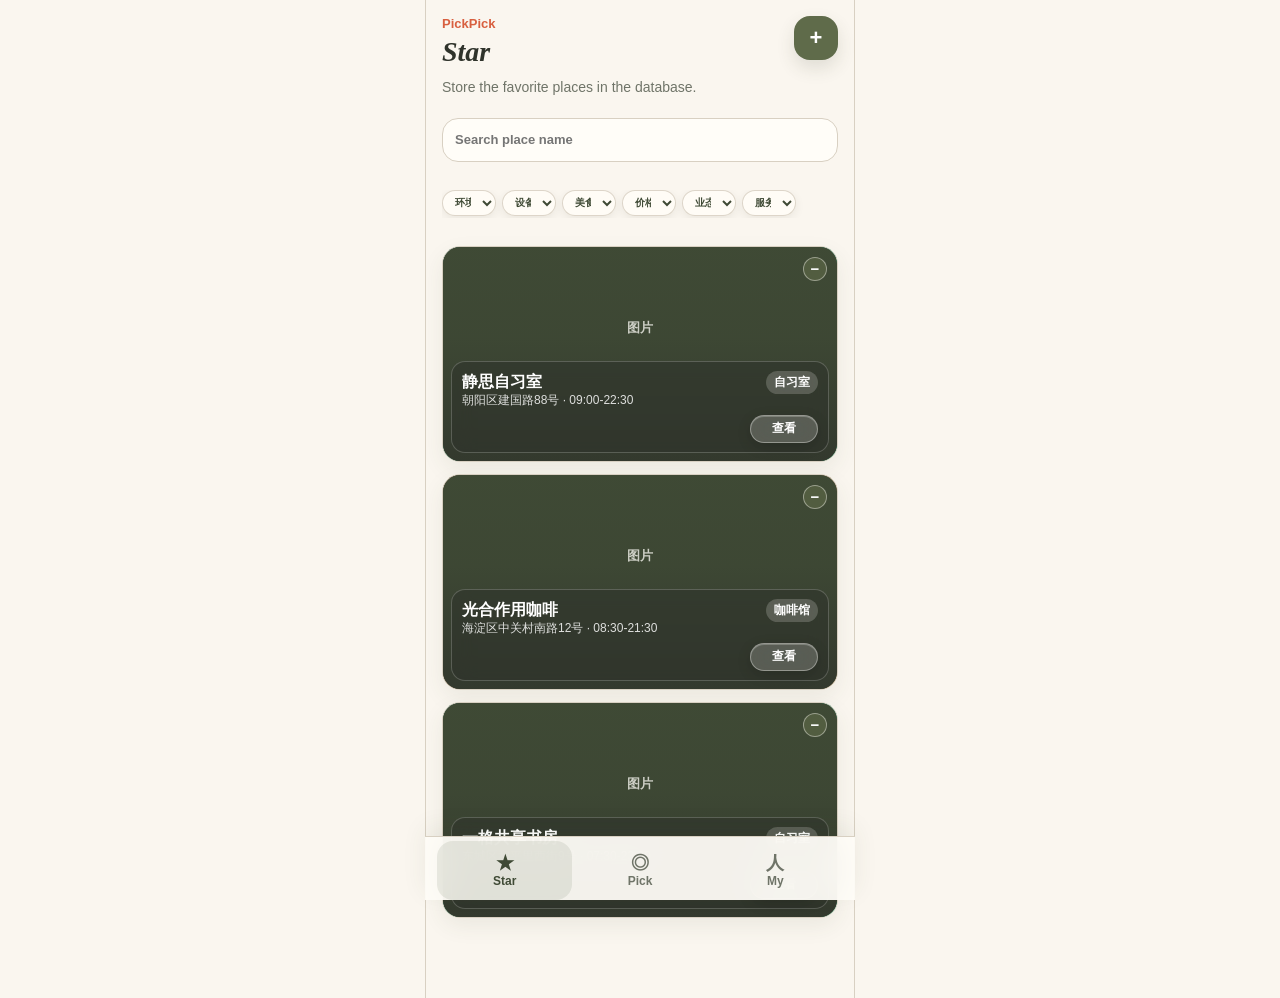
==== index.html @ 50922416 "Update service field and pick date display" ====
<!doctype html>
<html lang="zh-CN">
<head>
  <meta charset="utf-8">
  <meta name="viewport" content="width=device-width, initial-scale=1, viewport-fit=cover">
  <meta name="theme-color" content="#2DCD9B">
  <title>PickPick</title>
  <link rel="manifest" href="./manifest.json">
  <link rel="icon" href="./icons/icon.svg" type="image/svg+xml">
  <style>
    :root {
      --color-primary: #5F6B4A;
      --color-primary-dark: #3F4A35;
      --color-accent: #E36F45;
      --color-accent-dark: #D85F3F;
      --color-highlight: #E8C76B;
      --color-bluegreen: #8FAAA3;
      --color-bg: #FAF6EF;
      --color-surface: #FFFDF8;
      --color-surface-soft: #F3EBDD;
      --color-text: #2F332B;
      --color-muted: #6F7468;
      --color-line: #D8D0C2;
      --color-soft: #F3EBDD;
      --color-danger: #D85F3F;
      --shadow-card: 0 8px 22px rgba(63, 74, 53, 0.08);
      --radius-card: 18px;
      --radius-control: 16px;
      --space-1: 4px;
      --space-2: 8px;
      --space-3: 12px;
      --space-4: 16px;
      --space-5: 20px;
      --space-6: 24px;
      --tab-height: 64px;
    }

    * {
      box-sizing: border-box;
    }

    html,
    body {
      margin: 0;
      min-height: 100%;
      background: var(--color-bg);
      color: var(--color-text);
      font-family: -apple-system, BlinkMacSystemFont, "SF Pro Text", "PingFang SC", "Segoe UI", sans-serif;
      letter-spacing: 0;
    }

    body {
      display: flex;
      justify-content: center;
    }

    button,
    input,
    textarea,
    select {
      font: inherit;
    }

    button {
      cursor: pointer;
    }

    .app-shell {
      position: relative;
      width: 100%;
      max-width: 430px;
      min-height: 100vh;
      background: var(--color-bg);
      overflow: hidden;
    }

    .app-main {
      min-height: 100vh;
      padding: calc(env(safe-area-inset-top, 0px) + var(--space-4)) var(--space-4)
        calc(var(--tab-height) + env(safe-area-inset-bottom, 0px) + var(--space-4));
      overflow-y: auto;
    }

    .app-header {
      display: flex;
      align-items: flex-start;
      justify-content: space-between;
      gap: var(--space-3);
      margin-bottom: var(--space-5);
    }

    .eyebrow {
      margin: 0 0 var(--space-1);
      color: var(--color-accent-dark);
      font-size: 13px;
      font-weight: 700;
    }

    h1 {
      margin: 0;
      font-size: 24px;
      line-height: 1.2;
    }

    #star-title,
    #star-copy-title,
    #copy-step-title {
      font-family: "Segoe Script", "Brush Script MT", cursive;
      font-size: 28px;
      font-style: italic;
      font-weight: 600;
      letter-spacing: 0;
    }

    .header-copy {
      margin: var(--space-2) 0 0;
      color: var(--color-muted);
      font-size: 14px;
      line-height: 1.5;
    }

    .panel {
      background: var(--color-surface);
      border: 1px solid var(--color-line);
      border-radius: var(--radius-card);
      box-shadow: var(--shadow-card);
      padding: var(--space-4);
    }

    .panel + .panel {
      margin-top: var(--space-4);
    }

    .metric-grid {
      display: grid;
      grid-template-columns: repeat(3, minmax(0, 1fr));
      gap: var(--space-2);
      margin-bottom: var(--space-4);
    }

    .metric {
      min-width: 0;
      border: 1px solid rgba(216, 208, 194, 0.78);
      border-radius: 14px;
      background: var(--color-surface-soft);
      padding: var(--space-3);
    }

    .metric-value {
      display: block;
      color: var(--color-primary-dark);
      font-size: 20px;
      font-weight: 800;
      line-height: 1;
    }

    .metric-label {
      display: block;
      margin-top: var(--space-1);
      color: var(--color-muted);
      font-size: 12px;
      line-height: 1.3;
    }

    .data-list {
      display: grid;
      gap: var(--space-2);
      margin: var(--space-3) 0 0;
      padding: 0;
      list-style: none;
    }

    .data-list li {
      display: flex;
      justify-content: space-between;
      gap: var(--space-3);
      border-top: 1px solid var(--color-line);
      padding-top: var(--space-2);
      color: var(--color-muted);
      font-size: 13px;
      line-height: 1.4;
    }

    .data-list strong {
      color: var(--color-text);
      font-size: 14px;
    }

    .status-banner {
      display: none;
      margin-bottom: var(--space-4);
      border: 1px solid rgba(216, 95, 63, 0.28);
      border-radius: var(--radius-control);
      background: #FFF3ED;
      color: #9C3F29;
      padding: var(--space-3);
      font-size: 13px;
      line-height: 1.5;
    }

    .status-banner.is-visible {
      display: block;
    }

    .status-banner.is-success {
      border-color: rgba(95, 107, 74, 0.34);
      background: #F0EBDD;
      color: var(--color-primary-dark);
    }

    .search-field,
    .field {
      display: grid;
      gap: var(--space-2);
    }

    .search-field {
      margin-bottom: var(--space-4);
    }

    label {
      color: var(--color-text);
      font-size: 13px;
      font-weight: 700;
    }

    input,
    textarea,
    select {
      width: 100%;
      min-height: 44px;
      border: 1px solid var(--color-line);
      border-radius: var(--radius-control);
      background: var(--color-surface);
      color: var(--color-text);
      padding: 10px 12px;
      outline: none;
    }

    textarea {
      min-height: 88px;
      resize: vertical;
      line-height: 1.5;
    }

    input:focus,
    textarea:focus,
    select:focus {
      border-color: var(--color-accent);
      box-shadow: 0 0 0 3px rgba(227, 111, 69, 0.14);
    }

    .venue-list {
      display: grid;
      gap: var(--space-3);
      margin-top: var(--space-4);
    }

    .star-search-panel {
      display: grid;
      gap: var(--space-3);
      border: 0;
      background: transparent;
      padding: 0;
      box-shadow: none;
    }

    .star-filter-row {
      display: flex;
      gap: 6px;
      overflow-x: auto;
      padding-bottom: 2px;
      scrollbar-width: none;
    }

    .star-filter-row::-webkit-scrollbar {
      display: none;
    }

    .star-filter-field {
      flex: 0 0 auto;
      display: block;
    }

    .star-filter-field span {
      display: none;
    }

    .star-filter-field select {
      width: 54px;
      min-height: 26px;
      padding: 0 8px;
      border: 1px solid rgba(216, 208, 194, 0.86);
      border-radius: 999px;
      background: rgba(255, 253, 248, 0.88);
      color: var(--color-primary-dark);
      font-size: 10px;
      font-weight: 700;
      box-shadow: 0 3px 10px rgba(47, 51, 43, 0.08);
    }

    .venue-card {
      position: relative;
      overflow: hidden;
      display: grid;
      grid-template-rows: minmax(138px, 1fr) auto;
      border: 1px solid var(--color-line);
      border-radius: var(--radius-card);
      background-position: center;
      background-size: cover;
      box-shadow: var(--shadow-card);
      color: #FFFFFF;
      isolation: isolate;
      min-height: 216px;
    }

    .venue-card::before {
      position: absolute;
      inset: 0;
      z-index: -1;
      content: "";
      background: linear-gradient(180deg, rgba(47, 51, 43, 0.02) 0%, rgba(47, 51, 43, 0.12) 42%, rgba(47, 51, 43, 0.74) 100%);
    }

    .venue-card::after {
      position: absolute;
      inset: 0;
      z-index: -2;
      content: "";
      background: var(--color-primary-dark);
    }

    .venue-card-header {
      display: flex;
      align-items: flex-start;
      justify-content: space-between;
      gap: var(--space-2);
    }

    .venue-title-row {
      display: flex;
      align-items: baseline;
      gap: 7px;
      min-width: 0;
    }

    .venue-title-row h3 {
      min-width: 0;
      overflow: hidden;
      text-overflow: ellipsis;
      white-space: nowrap;
    }

    .joined-badge {
      flex: 0 0 auto;
      color: rgba(255, 253, 248, 0.62);
      font-size: 9px;
      font-weight: 700;
      letter-spacing: 0;
    }

    .venue-card-body {
      align-self: end;
      display: grid;
      gap: 6px;
      margin: var(--space-2);
      border: 1px solid rgba(255, 253, 248, 0.20);
      border-radius: 14px;
      background: rgba(47, 51, 43, 0.52);
      padding: 9px 10px;
      backdrop-filter: blur(10px);
    }

    .star-photo-label {
      position: absolute;
      left: 50%;
      top: 38%;
      z-index: 1;
      color: rgba(255, 253, 248, 0.74);
      font-size: 13px;
      font-weight: 800;
      transform: translate(-50%, -50%);
      pointer-events: none;
    }

    .star-card-remove {
      position: absolute;
      right: 10px;
      top: 10px;
      z-index: 2;
      display: grid;
      place-items: center;
      width: 24px;
      height: 24px;
      min-height: 24px;
      border: 1px solid rgba(255, 253, 248, 0.42);
      border-radius: 50%;
      background: rgba(95, 107, 74, 0.62);
      color: #FFFFFF;
      font-size: 15px;
      font-weight: 800;
      backdrop-filter: blur(10px);
    }

    .venue-card h3,
    .modal-title {
      margin: 0;
      font-size: 17px;
      line-height: 1.35;
    }

    .venue-card h3 {
      font-size: 16px;
    }

    .venue-meta,
    .detail-row {
      margin: 0;
      color: var(--color-muted);
      font-size: 13px;
      line-height: 1.5;
    }

    .venue-card .venue-meta {
      color: rgba(255, 255, 255, 0.84);
      font-size: 12px;
      line-height: 1.35;
    }

    .scene-badge {
      flex: 0 0 auto;
      border-radius: 999px;
      background: rgba(255, 253, 248, 0.20);
      color: #FFFFFF;
      padding: 3px 8px;
      font-size: 12px;
      font-weight: 700;
      white-space: nowrap;
      backdrop-filter: blur(10px);
    }

    .tag-row {
      display: flex;
      flex-wrap: wrap;
      gap: 6px;
    }

    .tag {
      border-radius: 999px;
      background: var(--color-surface-soft);
      color: var(--color-muted);
      padding: 5px 9px;
      font-size: 11px;
      line-height: 1.2;
    }

    .tag.is-primary {
      background: rgba(95, 107, 74, 0.14);
      color: var(--color-primary-dark);
      font-weight: 700;
    }

    .tag.is-muted {
      background: #EEE6D9;
      color: #A79E90;
      text-decoration: line-through;
    }

    .venue-card .tag {
      background: rgba(255, 253, 248, 0.20);
      color: rgba(255, 253, 248, 0.9);
      backdrop-filter: blur(10px);
    }

    .venue-card .tag.is-primary {
      background: rgba(232, 199, 107, 0.86);
      color: var(--color-text);
    }

    .venue-card .tag.is-muted {
      background: rgba(255, 253, 248, 0.14);
      color: #FFFFFF;
    }

    .card-actions,
    .form-actions,
    .modal-actions {
      display: grid;
      gap: var(--space-2);
    }

    .card-actions {
      grid-template-columns: repeat(3, minmax(0, 1fr));
      gap: 6px;
    }

    .venue-card .card-actions {
      display: flex;
      justify-content: flex-end;
    }

    .venue-card .text-btn {
      width: auto;
      min-width: 68px;
      min-height: 28px;
      padding: 0 14px;
    }

    .text-btn,
    .danger-btn {
      min-height: 32px;
      border: 1px solid rgba(255, 253, 248, 0.24);
      border-radius: 999px;
      background: rgba(255, 253, 248, 0.16);
      color: #FFFFFF;
      font-size: 12px;
      font-weight: 700;
      backdrop-filter: blur(10px);
    }

    .text-btn.is-primary {
      border-color: rgba(227, 111, 69, 0.62);
      background: rgba(227, 111, 69, 0.92);
      color: #FFFFFF;
    }

    .venue-card .text-btn.is-primary {
      border-color: rgba(255, 253, 248, 0.36);
      background: rgba(255, 253, 248, 0.20);
      color: #FFFFFF;
      box-shadow: 0 4px 14px rgba(0, 0, 0, 0.16), inset 0 1px 0 rgba(255, 255, 255, 0.22);
      backdrop-filter: blur(12px);
      -webkit-backdrop-filter: blur(12px);
    }

    .danger-btn {
      border-color: rgba(255, 253, 248, 0.24);
      color: #FFE8DE;
    }

    button:disabled {
      cursor: not-allowed;
      opacity: 0.56;
    }

    .empty-state {
      display: grid;
      gap: var(--space-3);
      border: 1px dashed var(--color-line);
      border-radius: var(--radius-card);
      background: var(--color-surface);
      padding: var(--space-5);
      text-align: center;
    }

    .empty-state p {
      margin: 0;
      color: var(--color-muted);
      font-size: 14px;
      line-height: 1.5;
    }

    .modal-container {
      position: fixed;
      inset: 0;
      z-index: 40;
      display: none;
    }

    .modal-container.is-open {
      display: block;
    }

    .modal-backdrop {
      position: absolute;
      inset: 0;
      background: rgba(47, 51, 43, 0.36);
    }

    .modal-sheet {
      position: absolute;
      left: 50%;
      bottom: 0;
      display: grid;
      gap: var(--space-4);
      width: 100%;
      max-width: 430px;
      max-height: min(88vh, 760px);
      overflow-y: auto;
      border: 1px solid rgba(216, 208, 194, 0.88);
      border-bottom: 0;
      border-radius: 24px 24px 0 0;
      background: var(--color-surface);
      padding: var(--space-5) var(--space-4) calc(var(--space-5) + env(safe-area-inset-bottom, 0px));
      box-shadow: 0 -14px 32px rgba(63, 74, 53, 0.12);
      transform: translateX(-50%);
    }

    .modal-header {
      display: flex;
      align-items: flex-start;
      justify-content: space-between;
      gap: var(--space-3);
    }

    .modal-close {
      flex: 0 0 auto;
      width: 40px;
      height: 40px;
      min-height: 40px;
      border: 0;
      border-radius: 50%;
      background: var(--color-surface-soft);
      color: var(--color-muted);
      font-size: 22px;
      line-height: 1;
    }

    .venue-form {
      display: grid;
      gap: var(--space-4);
    }

    .form-grid {
      display: grid;
      grid-template-columns: 1fr 1fr;
      gap: var(--space-3);
    }

    .form-grid .field.is-full {
      grid-column: 1 / -1;
    }

    .pick-step {
      display: grid;
      gap: var(--space-3);
    }

    .sr-only {
      position: absolute;
      width: 1px;
      height: 1px;
      overflow: hidden;
      clip: rect(0, 0, 0, 0);
      white-space: nowrap;
    }

    .pick-board {
      border-radius: 0;
      background: transparent;
      border: 0;
      box-shadow: none;
      padding: 0;
    }

    #tab-pick .app-header {
      margin-bottom: var(--space-3);
    }

    #tab-pick h1 {
      font-size: 24px;
      font-weight: 500;
    }

    #tab-pick .header-copy {
      margin-top: var(--space-2);
      color: #111111;
      font-size: 11px;
      font-weight: 600;
    }

    #tab-pick .eyebrow {
      visibility: hidden;
      height: 18px;
      margin: 0 0 var(--space-2);
    }

    .pick-step-header {
      display: flex;
      align-items: flex-start;
      justify-content: space-between;
      gap: var(--space-3);
      margin-bottom: var(--space-3);
    }

    .pick-step-header h1 {
      margin: 0 0 4px;
      font-family: "Segoe Script", "Brush Script MT", cursive;
      font-size: 28px;
      font-style: italic;
      font-weight: 600;
      line-height: 1.05;
      letter-spacing: 0;
      text-transform: uppercase;
    }

    .pick-step-header p {
      max-width: 190px;
      margin: 0;
      color: #111111;
      font-size: 10px;
      line-height: 1.25;
      font-weight: 600;
    }

    .pick-topbar {
      display: block;
    }

    .pick-location {
      display: grid;
      gap: 4px;
    }

    .pick-location label,
    .station-title,
    .select-title {
      color: var(--color-text);
      font-family: "Segoe Script", "Brush Script MT", cursive;
      font-size: 14px;
      font-style: italic;
      font-weight: 700;
      line-height: 1.2;
      text-transform: lowercase;
    }

    .pick-location input,
    .pick-location textarea {
      min-height: 34px;
      border: 0;
      border-bottom: 1px solid #111111;
      border-radius: 0;
      background: transparent;
      padding: 4px 0;
      font-size: 13px;
      line-height: 1.35;
      resize: vertical;
    }

    .pick-arrow-btn {
      width: 38px;
      height: 24px;
      min-height: 24px;
      border: 0;
      border-radius: 999px;
      background: #D8D8D8;
      color: #111111;
      font-weight: 900;
    }

    .pick-arrow-btn:disabled {
      opacity: 0.35;
    }

    .step2-nav {
      display: grid;
      grid-template-columns: auto 1fr auto;
      align-items: center;
      min-height: 32px;
      margin-bottom: -12px;
    }

    .step2-nav .pick-arrow-btn:first-child {
      grid-column: 1;
    }

    .step2-nav .pick-arrow-btn:last-child {
      grid-column: 3;
    }

    .date-strip {
      display: flex;
      gap: var(--space-2);
      overflow-x: auto;
      padding: var(--space-2) 0 var(--space-3);
      scroll-snap-type: x mandatory;
      -webkit-overflow-scrolling: touch;
      scrollbar-width: none;
      cursor: grab;
      user-select: none;
    }

    .date-strip.is-dragging {
      cursor: grabbing;
      scroll-snap-type: none;
    }

    .date-picker {
      display: grid;
      gap: 6px;
    }

    .date-month-controls {
      display: flex;
      justify-content: flex-end;
      gap: 6px;
      margin-top: -30px;
      margin-bottom: 2px;
      padding-right: 2px;
    }

    .date-month-control {
      display: inline-flex;
      align-items: center;
      gap: 4px;
      color: #111111;
      font-size: 10px;
      font-weight: 700;
    }

    .date-month-control select {
      width: auto;
      min-height: 20px;
      border: 1px solid var(--color-line);
      border-radius: 999px;
      background: var(--color-surface);
      color: #111111;
      padding: 0 8px;
      font-size: 10px;
      font-weight: 700;
    }

    .date-strip::-webkit-scrollbar {
      display: none;
    }

    .date-item {
      flex: 0 0 44px;
      border: 0;
      border-radius: 10px;
      background: transparent;
      color: #111111;
      padding: 7px 4px;
      text-align: center;
      scroll-snap-align: center;
      transition: background 0.16s ease, transform 0.16s ease, color 0.16s ease;
    }

    .date-item strong,
    .date-item span {
      display: block;
      line-height: 1.1;
    }

    .date-item strong {
      font-size: 17px;
      font-weight: 500;
    }

    .date-item span {
      margin-top: 3px;
      font-size: 10px;
      text-transform: uppercase;
    }

    .date-item.is-active {
      background: var(--color-primary);
      color: #FFFFFF;
      transform: translateY(-1px);
    }

    .date-item.is-today strong {
      color: var(--color-primary-dark);
      font-weight: 800;
    }

    .date-item.is-active strong {
      color: #FFFFFF;
      font-weight: 800;
    }

    .inline-actions {
      display: grid;
      grid-template-columns: 1fr 1fr;
      gap: var(--space-2);
    }

    .weather-card {
      min-height: 124px;
      border: 1px solid var(--color-line);
      border-radius: var(--radius-card);
      background: linear-gradient(135deg, var(--color-surface) 0%, var(--color-surface-soft) 100%);
      padding: var(--space-4);
      color: var(--color-text);
      font-size: 11px;
      line-height: 1.5;
      box-shadow: var(--shadow-card);
    }

    .weather-card strong {
      display: block;
      margin-bottom: var(--space-2);
      font-family: "Segoe Script", "Brush Script MT", cursive;
      font-size: 14px;
      font-style: italic;
      font-weight: 700;
      line-height: 1.2;
      text-transform: lowercase;
    }

    .weather-card span {
      display: block;
    }

    .pick-columns {
      display: grid;
      grid-template-columns: minmax(0, 1.25fr) minmax(104px, 0.75fr);
      gap: var(--space-3);
      align-items: stretch;
    }

    .station-panel,
    .select-panel {
      min-height: 156px;
      border: 1px solid var(--color-line);
      border-radius: var(--radius-card);
      background: var(--color-surface);
      padding: var(--space-3);
      box-shadow: var(--shadow-card);
    }

    .station-panel {
      display: grid;
      gap: var(--space-2);
      align-content: start;
    }

    .station-actions {
      display: grid;
      grid-template-columns: 1fr;
      gap: var(--space-2);
      align-items: center;
    }

    .station-add-btn,
    .station-step-btn {
      min-height: 28px;
      border: 1px solid var(--color-line);
      border-radius: 999px;
      background: var(--color-surface-soft);
      color: var(--color-primary-dark);
      font-size: 12px;
      font-weight: 700;
    }

    .station-step-btn {
      border-color: var(--color-accent);
      background: var(--color-accent);
      color: #FFFFFF;
    }

    .station-step-btn:disabled {
      border-color: #A8A8A8;
      color: #8B8B8B;
      opacity: 0.65;
    }

    .selected-list,
    .star-picker-list {
      display: grid;
      gap: var(--space-2);
    }

    .selected-item,
    .star-picker-item {
      display: grid;
      grid-template-columns: 1fr auto;
      align-items: center;
      gap: 6px;
      border: 1px solid var(--color-line);
      border-radius: 12px;
      background: var(--color-surface-soft);
      padding: 6px 8px;
    }

    .selected-item h3,
    .star-picker-item h3 {
      margin: 0;
      font-size: 11px;
      line-height: 1.35;
    }

    .selected-item p,
    .star-picker-item p {
      margin: 3px 0 0;
      color: var(--color-muted);
      font-size: 10px;
      line-height: 1.35;
    }

    .mini-btn {
      min-height: 34px;
      border: 1px solid var(--color-line);
      border-radius: 999px;
      background: var(--color-surface);
      color: var(--color-text);
      padding: 0 10px;
      font-size: 12px;
      font-weight: 800;
    }

    .mini-btn.is-primary {
      border-color: var(--color-accent);
      background: var(--color-accent);
      color: #FFFFFF;
    }

    .mini-btn.is-danger {
      border-color: rgba(216, 95, 63, 0.32);
      color: var(--color-danger);
    }

    .condition-grid {
      display: grid;
      gap: 6px;
      margin-top: var(--space-2);
    }

    .condition-pill {
      display: inline-flex;
      align-items: center;
      gap: 5px;
      min-height: 28px;
      border: 1px solid var(--color-line);
      border-radius: 999px;
      background: var(--color-surface);
      color: var(--color-text);
      padding: 0 10px 0 8px;
      font-size: 10px;
      font-weight: 600;
    }

    .condition-pill input {
      width: 10px;
      min-height: 10px;
      accent-color: var(--color-primary);
    }

    .custom-condition-form {
      display: grid;
      grid-template-columns: 1fr auto;
      gap: 6px;
      margin-top: var(--space-2);
    }

    .custom-condition-form input {
      min-height: 30px;
      border: 1px solid var(--color-line);
      border-radius: 999px;
      background: var(--color-surface);
      font-size: 11px;
    }

    .step-footer {
      display: grid;
      gap: var(--space-2);
      margin-top: var(--space-1);
    }

    #tab-pick .step-footer .primary-btn {
      min-height: 40px;
      border-radius: 999px;
    }

    .step2-shell {
      display: grid;
      gap: var(--space-3);
      min-height: 560px;
      overflow: hidden;
    }

    .step2-title {
      display: block;
    }

    .step2-title h2 {
      margin: 0;
      font-size: 24px;
      line-height: 1.2;
      font-weight: 500;
    }

    .step2-title p {
      margin: 0;
      color: var(--color-muted);
      font-size: 13px;
      line-height: 1.5;
    }

    .channel-orbit {
      display: grid;
      grid-template-columns: repeat(2, minmax(0, 1fr));
      gap: 0;
      align-items: start;
      overflow: hidden;
      border: 1px solid var(--color-line);
      border-radius: 8px;
      background: var(--color-surface);
      padding: 0;
      box-shadow: 0 10px 24px rgba(63, 74, 53, 0.06);
    }

    .channel-dot {
      display: grid;
      justify-items: center;
      gap: 4px;
      border: 0;
      border-right: 1px solid var(--color-line);
      background: rgba(255, 253, 248, 0.72);
      color: var(--color-text);
      min-height: 52px;
      padding: 8px 6px;
      text-align: center;
    }

    .channel-dot:last-child {
      border-right: 0;
    }

    .channel-dot em {
      display: block;
      width: 16px;
      height: 16px;
      border: 0;
      border-radius: 0;
      background: transparent;
      box-shadow: none;
      font-style: normal;
    }

    .channel-dot em::before {
      display: block;
      color: var(--color-primary-dark);
      font-size: 15px;
      line-height: 16px;
      content: "⌘";
    }

    .channel-dot strong {
      display: block;
      font-size: 10px;
      line-height: 1.2;
    }

    .pick-step2-info-card {
      display: grid;
      gap: var(--space-3);
      border: 1px solid var(--color-line);
      border-radius: 10px;
      background: var(--color-surface);
      padding: var(--space-3);
      box-shadow: var(--shadow-card);
    }

    .pick-step2-image {
      display: grid;
      place-items: center;
      min-height: 144px;
      overflow: hidden;
      background: var(--color-surface-soft);
      color: var(--color-muted);
      font-size: 12px;
      font-weight: 800;
    }

    .pick-step2-image img {
      width: 100%;
      height: 100%;
      object-fit: cover;
    }

    .pick-step2-info-list {
      display: grid;
      gap: 6px;
    }

    .pick-step2-info-row {
      display: grid;
      grid-template-columns: 58px minmax(0, 1fr);
      gap: 8px;
      color: var(--color-text);
      font-size: 12px;
      line-height: 1.45;
    }

    .pick-step2-info-row strong {
      font-family: "Segoe Script", "Brush Script MT", cursive;
      font-size: 12px;
      font-style: italic;
      font-weight: 700;
    }

    .pick-step2-info-row span {
      min-width: 0;
      overflow-wrap: anywhere;
      color: var(--color-muted);
    }

    .step2-swipe-hint {
      margin: -10px 0 0;
      text-align: center;
      font-size: 10px;
    }

    .venue-carousel {
      position: relative;
      min-height: 210px;
      margin: 0 calc(var(--space-4) * -1);
      overflow: hidden;
      background:
        radial-gradient(circle at 50% 62%, rgba(255, 253, 248, 0.46) 0 54px, transparent 55px),
        linear-gradient(180deg, #F7F1E8 0 44%, #EEE3D3 44% 100%);
      cursor: grab;
      touch-action: pan-y;
      user-select: none;
    }

    .venue-carousel.is-dragging {
      cursor: grabbing;
    }

    .venue-carousel::before {
      position: absolute;
      left: -15%;
      right: -15%;
      top: -58px;
      height: 140px;
      border-radius: 50%;
      background: #FFFDF8;
      content: "";
    }

    .venue-cup-row {
      position: absolute;
      inset: 42px -98px 0;
      display: grid;
      grid-template-columns: repeat(3, 190px);
      justify-content: center;
      align-items: end;
      gap: 36px;
      transform: translateX(0);
      transition: transform 0.22s ease;
      will-change: transform;
    }

    .venue-carousel.is-dragging .venue-cup-row {
      transition: none;
    }

    .venue-cup {
      position: relative;
      height: 156px;
      color: var(--color-primary-dark);
      text-align: center;
      opacity: 0.55;
    }

    .venue-cup.is-active {
      opacity: 1;
    }

    .venue-cup::before {
      position: absolute;
      left: 42px;
      right: 42px;
      top: 18px;
      bottom: 8px;
      border: 1.5px solid var(--color-primary-dark);
      border-radius: 26px 26px 36px 36px;
      background: rgba(255, 253, 248, 0.44);
      content: "";
    }

    .venue-cup::after {
      position: absolute;
      left: 16px;
      right: 16px;
      top: 50px;
      border-top: 1px solid rgba(63, 74, 53, 0.58);
      content: "";
    }

    .venue-cup span {
      position: absolute;
      left: 36px;
      right: 36px;
      top: 88px;
      overflow: hidden;
      text-overflow: ellipsis;
      white-space: nowrap;
      font-size: 16px;
      line-height: 1.2;
      text-decoration: none;
    }

    .star-cup-card {
      display: grid;
      place-items: center;
      min-height: 156px;
      border: 0;
      border-radius: 0;
      background: transparent;
      padding: 0;
      box-shadow: none;
    }

    .star12-actions {
      display: grid;
      grid-template-columns: auto 1fr auto auto;
      gap: var(--space-2);
      align-items: center;
      margin-bottom: var(--space-2);
    }

    .star12-actions .secondary-btn,
    .star12-actions .primary-btn {
      min-height: 34px;
      width: auto;
      padding: 0 var(--space-3);
      font-size: 12px;
    }

    .channel-orbit.is-star12 {
      width: 100%;
      max-width: 260px;
      justify-self: center;
      grid-template-columns: repeat(2, minmax(0, 1fr));
      gap: 0;
      overflow: hidden;
      border: 1px solid var(--color-line);
      border-radius: 8px;
      background: var(--color-surface);
      padding: 0;
      box-shadow: 0 10px 24px rgba(63, 74, 53, 0.06);
    }

    .channel-orbit.is-star12 .channel-dot {
      min-height: 52px;
      justify-items: center;
      gap: 4px;
      border-right: 1px solid var(--color-line);
      background: rgba(255, 253, 248, 0.72);
      padding: 8px 6px;
    }

    .channel-orbit.is-star12 .channel-dot:last-child {
      border-right: 0;
    }

    .channel-orbit.is-star12 .channel-dot em {
      width: 16px;
      height: 16px;
      border: 0;
      border-radius: 0;
      background: transparent;
      box-shadow: none;
    }

    .channel-orbit.is-star12 .channel-dot em::before {
      display: block;
      color: var(--color-primary-dark);
      font-size: 15px;
      line-height: 16px;
      content: "⌘";
    }

    .channel-orbit.is-star12 .channel-dot strong {
      font-size: 10px;
    }

    .star-cup {
      position: relative;
      width: 142px;
      height: 128px;
      color: var(--color-primary-dark);
      text-align: center;
    }

    .star-cup::before {
      position: absolute;
      left: 22px;
      right: 22px;
      top: 6px;
      bottom: 0;
      border: 1.5px solid var(--color-primary-dark);
      border-radius: 32px 32px 40px 40px;
      background: rgba(255, 253, 248, 0.52);
      content: "";
    }

    .star-cup::after {
      position: absolute;
      left: 0;
      right: 0;
      top: 48px;
      border-top: 1px solid rgba(63, 74, 53, 0.58);
      content: "";
    }

    .star-cup-name {
      position: absolute;
      left: 32px;
      right: 32px;
      top: 78px;
      overflow: hidden;
      text-overflow: ellipsis;
      white-space: nowrap;
      font-size: 16px;
      line-height: 1.2;
      text-decoration: none;
    }

    .star-cup-logo {
      position: absolute;
      left: 50%;
      top: 22px;
      transform: translateX(-50%);
      color: var(--color-muted);
      font-size: 10px;
      font-weight: 800;
    }

    .star-info-panel {
      display: grid;
      gap: var(--space-2);
      border: 1px solid var(--color-line);
      border-radius: var(--radius-card);
      background: var(--color-surface);
      padding: var(--space-3);
      box-shadow: var(--shadow-card);
    }

    .star-info-image {
      display: grid;
      place-items: center;
      min-height: 128px;
      overflow: hidden;
      border-radius: 12px;
      background: var(--color-surface-soft);
      color: var(--color-muted);
      font-size: 12px;
      font-weight: 800;
    }

    .star-info-image img {
      width: 100%;
      height: 100%;
      object-fit: cover;
      display: block;
    }

    .star-info-image.is-gallery,
    .pick-step2-image.is-gallery {
      display: flex;
      justify-content: flex-start;
      gap: 8px;
      overflow-x: auto;
      scroll-snap-type: x mandatory;
    }

    .image-gallery-item {
      display: block;
      width: 100%;
      height: 100%;
      overflow: hidden;
      border-radius: 10px;
      background: var(--color-surface-soft);
    }

    .star-info-image.is-gallery .image-gallery-item,
    .pick-step2-image.is-gallery .image-gallery-item {
      flex: 0 0 88%;
      min-width: 88%;
      height: 100%;
      scroll-snap-align: start;
    }

    .image-gallery-item.is-hidden {
      display: none;
    }

    .image-gallery-item img {
      width: 100%;
      height: 100%;
      object-fit: cover;
      display: block;
    }

    .star-info-list {
      display: grid;
      gap: 7px;
    }

    .star-info-row {
      display: grid;
      grid-template-columns: 58px minmax(0, 1fr);
      gap: var(--space-2);
      align-items: start;
      color: var(--color-text);
      font-size: 12px;
      line-height: 1.45;
    }

    .star-info-row strong {
      font-weight: 800;
    }

    .star-info-row span {
      min-width: 0;
      overflow-wrap: anywhere;
      color: var(--color-muted);
    }

    .poi-candidate-list {
      display: grid;
      gap: var(--space-2);
    }

    .poi-candidate-btn {
      display: grid;
      gap: 4px;
      width: 100%;
      min-height: auto;
      padding: 12px;
      text-align: left;
    }

    .poi-candidate-btn strong {
      color: var(--color-text);
      font-size: 14px;
    }

    .poi-candidate-btn span {
      color: var(--color-muted);
      font-size: 12px;
      line-height: 1.4;
    }

    .star-info-input {
      width: 100%;
      min-height: 24px;
      border: 0;
      border-radius: 8px;
      background: transparent;
      color: var(--color-muted);
      padding: 0;
      font-size: 12px;
      line-height: 1.45;
      box-shadow: none;
    }

    .star-info-input:focus {
      background: rgba(255, 253, 248, 0.76);
      box-shadow: 0 0 0 2px rgba(227, 111, 69, 0.12);
      padding: 2px 6px;
    }

    textarea.star-info-input {
      min-height: 52px;
      resize: vertical;
    }

    .source-info-panel {
      display: grid;
      gap: var(--space-2);
      border: 1px solid var(--color-line);
      border-radius: 14px;
      background: var(--color-surface);
      padding: var(--space-3);
    }

    .source-info-panel .placeholder-text {
      margin: 0;
      font-size: 12px;
    }

    .source-link {
      overflow: hidden;
      color: var(--color-primary-dark);
      font-size: 12px;
      line-height: 1.4;
      text-overflow: ellipsis;
      white-space: nowrap;
    }

    .step3-shell {
      display: grid;
      gap: var(--space-4);
    }

    .map-placeholder {
      position: relative;
      overflow: hidden;
      min-height: 220px;
      border: 1px solid var(--color-line);
      border-radius: var(--radius-card);
      background:
        linear-gradient(90deg, rgba(95, 107, 74, 0.16) 1px, transparent 1px),
        linear-gradient(0deg, rgba(95, 107, 74, 0.16) 1px, transparent 1px),
        #E8EFE4;
      background-size: 44px 44px;
      box-shadow: var(--shadow-card);
    }

    .map-placeholder.is-live {
      background: #E8EFE4;
    }

    .map-frame {
      position: absolute;
      inset: 0;
      width: 100%;
      height: 100%;
      border: 0;
      filter: saturate(0.58) hue-rotate(18deg) sepia(0.08) contrast(0.84) brightness(1.04);
    }

    .map-route {
      position: absolute;
      left: 12%;
      right: 10%;
      top: 50%;
      border-top: 2px dashed rgba(63, 74, 53, 0.34);
      transform: rotate(-10deg);
    }

    .map-pin {
      position: absolute;
      width: 18px;
      height: 18px;
      border: 2px solid rgba(63, 74, 53, 0.72);
      border-radius: 50% 50% 50% 0;
      background: #8FAAA3;
      transform: rotate(-45deg);
    }

    .map-pin.is-origin {
      left: var(--x, 16%);
      top: var(--y, 58%);
      background: var(--color-surface);
      transform: translate(-50%, -50%) rotate(-45deg);
    }

    .map-pin.is-destination {
      right: 22%;
      top: 32%;
    }

    .map-pin.is-venue {
      left: var(--x);
      top: var(--y);
      right: auto;
      border-color: var(--color-muted);
      background: var(--color-surface);
      transform: translate(-50%, -50%) rotate(-45deg);
    }

    .map-pin.is-venue.is-selected {
      width: 24px;
      height: 24px;
      border-color: var(--color-primary-dark);
      background: #5F6B4A;
      box-shadow: 0 0 0 6px rgba(95, 107, 74, 0.16);
      z-index: 3;
    }

    .map-label {
      position: absolute;
      left: var(--x);
      top: var(--y);
      max-width: 120px;
      border: 1px solid var(--color-line);
      border-radius: 999px;
      background: var(--color-surface);
      padding: 5px 7px;
      font-size: 11px;
      font-weight: 800;
      transform: translate(-50%, -50%);
    }

    .map-label.is-selected {
      border-color: rgba(95, 107, 74, 0.44);
      background: #EEF4EA;
      color: #3F4A35;
      z-index: 4;
    }

    .map-credit {
      position: absolute;
      right: 8px;
      bottom: 8px;
      border: 1px solid rgba(17,17,17,0.2);
      background: rgba(255,255,255,0.9);
      padding: 4px 6px;
      font-size: 10px;
      color: var(--color-muted);
    }

    .filter-summary {
      display: grid;
      gap: var(--space-2);
    }

    .result-list {
      display: grid;
      grid-template-columns: repeat(2, minmax(0, 1fr));
      gap: 8px;
    }

    .result-card {
      position: relative;
      display: grid;
      grid-template-rows: auto 1fr auto;
      gap: 8px;
      min-height: 138px;
      border: 1px solid var(--color-line);
      border-radius: 10px;
      background: var(--color-surface);
      padding: 28px 10px 9px;
      box-shadow: var(--shadow-card);
    }

    .result-card.is-dimmed {
      opacity: 0.58;
    }

    .result-card-head {
      display: grid;
      gap: 3px;
      align-items: start;
    }

    .result-check {
      position: absolute;
      left: 9px;
      top: 9px;
      width: 12px;
      min-height: 12px;
      accent-color: var(--color-primary);
    }

    .result-refresh {
      position: absolute;
      right: 10px;
      top: 8px;
      color: var(--color-text);
      font-size: 13px;
      line-height: 1;
    }

    .result-card h3,
    .result-card p {
      margin: 0;
    }

    .result-card h3 {
      font-size: 13px;
      line-height: 1.25;
    }

    .result-score {
      border-radius: 999px;
      background: var(--color-primary-dark);
      color: #FFFFFF;
      padding: 4px 8px;
      font-size: 11px;
      font-weight: 800;
    }

    .result-actions {
      display: flex;
      align-items: end;
      justify-content: space-between;
      gap: 6px;
      margin-top: 2px;
    }

    .result-card-info {
      display: grid;
      gap: 1px;
      color: var(--color-muted);
      font-size: 9px;
      line-height: 1.18;
    }

    .result-card-info span {
      overflow: hidden;
      text-overflow: ellipsis;
      white-space: nowrap;
    }

    .result-copy-count {
      margin: 0;
      color: var(--color-muted);
      font-size: 9px;
      line-height: 1.2;
    }

    .result-star-btn {
      min-width: 24px;
      min-height: 24px;
      border: 0;
      border-radius: 50%;
      background: transparent;
      color: #111111;
      padding: 0;
      font-size: 15px;
      line-height: 1;
    }

    .my-shell {
      display: grid;
      gap: var(--space-3);
      padding-top: var(--space-2);
    }

    .my-profile {
      display: flex;
      align-items: center;
      gap: var(--space-3);
      min-height: 58px;
    }

    .my-avatar {
      width: 58px;
      height: 58px;
      border-radius: 50%;
      background: radial-gradient(circle at 35% 30%, #FFFDF8 0 28%, #E8C76B 29% 46%, #8FAAA3 47% 100%);
      border: 1px solid var(--color-line);
    }

    .my-profile p {
      margin: 0;
      color: var(--color-muted);
      font-size: 12px;
      line-height: 1.4;
    }

    .my-month {
      display: flex;
      justify-content: flex-end;
      gap: var(--space-2);
      align-items: end;
      margin-top: var(--space-2);
      color: var(--color-text);
    }

    .my-month strong {
      font-size: 17px;
      line-height: 1.2;
    }

    .my-month span {
      font-size: 11px;
      line-height: 1.2;
    }

    .my-month-controls {
      display: flex;
      justify-content: flex-end;
      gap: 6px;
    }

    .my-month-controls select {
      width: auto;
      min-height: 20px;
      border: 1px solid var(--color-line);
      border-radius: 999px;
      background: var(--color-surface);
      color: var(--color-primary-dark);
      padding: 0 8px;
      font-size: 10px;
      font-weight: 700;
    }

    .my-day-panel {
      position: relative;
      display: grid;
      grid-template-columns: minmax(0, 1fr) 44px;
      gap: 10px;
      min-height: 178px;
      border: 1px solid var(--color-line);
      border-radius: var(--radius-card);
      background: var(--color-surface);
      padding: var(--space-3);
      box-shadow: var(--shadow-card);
    }

    .my-day-info {
      align-self: end;
      display: grid;
      gap: 3px;
    }

    .my-day-info h3,
    .my-day-info p {
      margin: 0;
    }

    .my-day-info h3 {
      font-size: 15px;
      line-height: 1.3;
    }

    .my-day-info p {
      color: var(--color-muted);
      font-size: 10px;
      line-height: 1.25;
    }

    .my-day-actions {
      display: grid;
      grid-template-rows: repeat(3, auto) 1fr auto;
      justify-items: center;
      gap: 9px;
      align-items: start;
    }

    .my-side-action {
      min-height: 22px;
      border: 0;
      background: transparent;
      color: var(--color-text);
      padding: 0;
      font-family: "Segoe Script", "Brush Script MT", cursive;
      font-size: 13px;
      font-style: italic;
      font-weight: 700;
      line-height: 1.1;
    }

    .my-photo-action {
      align-self: end;
      width: 38px;
      min-height: 38px;
      border: 0;
      border-radius: 50%;
      background: var(--color-accent);
      color: var(--color-primary-dark);
      padding: 0;
      font-size: 11px;
      font-weight: 900;
      box-shadow: 0 8px 18px rgba(216, 95, 63, 0.20);
    }

    .my-note-box {
      display: grid;
      gap: 8px;
      align-content: start;
      min-height: 96px;
      border: 1px solid var(--color-line);
      border-radius: 8px;
      background: var(--color-surface-soft);
      padding: 10px;
    }

    .my-note-label {
      color: var(--color-text);
      font-size: 10px;
      font-weight: 800;
    }

    .my-note-box .record-note {
      min-height: 52px;
      border: 0;
      border-radius: 0;
      background: transparent;
      padding: 0;
      resize: vertical;
    }

    .my-note-box .photo-stack {
      min-height: 36px;
    }

    .my-calendar-card {
      border: 1px solid var(--color-line);
      border-radius: var(--radius-card);
      background: var(--color-surface);
      padding: var(--space-3);
      box-shadow: var(--shadow-card);
    }

    .calendar-grid {
      display: grid;
      grid-template-columns: repeat(7, 1fr);
      gap: 7px;
    }

    .calendar-day,
    .calendar-weekday {
      min-height: 27px;
      border: 1px solid transparent;
      background: transparent;
      color: var(--color-text);
      font-size: 10px;
      font-weight: 500;
      text-align: center;
    }

    .calendar-weekday {
      min-height: 16px;
      font-size: 9px;
    }

    .calendar-day {
      position: relative;
      overflow: hidden;
      display: grid;
      place-items: center;
      border-color: var(--color-line);
      border-radius: 9px;
      background: rgba(243, 235, 221, 0.42);
      padding: 0;
    }

    .calendar-day img {
      position: absolute;
      inset: 0;
      width: 100%;
      height: 100%;
      object-fit: cover;
    }

    .calendar-day span {
      position: relative;
      z-index: 1;
      display: grid;
      place-items: center;
      width: 18px;
      height: 18px;
      border-radius: 50%;
      background: rgba(255, 253, 248, 0.78);
    }

    .calendar-day.is-empty {
      border-color: transparent;
      background: transparent;
    }

    .calendar-day.has-record {
      background: rgba(143, 170, 163, 0.16);
      color: var(--color-text);
    }

    .calendar-day.is-today {
      color: var(--color-primary-dark);
      font-weight: 900;
    }

    .calendar-day.is-active {
      border-color: var(--color-accent);
      background: #FFF1E9;
      color: var(--color-accent-dark);
      box-shadow: inset 0 0 0 1px var(--color-accent);
    }

    .calendar-day.has-photo {
      border-color: var(--color-primary-dark);
      background: var(--color-surface);
    }

    .calendar-upload-input {
      display: none;
    }

    .recent-board {
      position: relative;
      display: grid;
      gap: 0;
      min-height: 110px;
      border: 1px dashed var(--color-line);
      border-radius: var(--radius-card);
      background: var(--color-surface-soft);
      padding: 10px 0 10px 20px;
      overflow: hidden;
    }

    .recent-board::before,
    .recent-board::after {
      position: absolute;
      left: -8px;
      width: 16px;
      height: 16px;
      border-radius: 50%;
      background: var(--color-bg);
      content: "";
    }

    .recent-board::before {
      top: 11px;
    }

    .recent-board::after {
      bottom: 11px;
    }

    .recent-item {
      position: relative;
      display: grid;
      grid-template-columns: 42px minmax(0, 1fr) 76px 24px;
      gap: 8px;
      align-items: center;
      min-height: 30px;
      border: 0;
      background: transparent;
      color: var(--color-text);
      padding: 0 8px 0 16px;
      text-align: left;
    }

    .recent-item::before {
      position: absolute;
      left: 0;
      top: 0;
      bottom: 0;
      border-left: 1px solid rgba(95, 107, 74, 0.46);
      content: "";
    }

    .recent-item::after {
      position: absolute;
      left: -3px;
      top: 50%;
      width: 7px;
      height: 7px;
      border: 1px solid var(--color-primary);
      border-radius: 50%;
      background: var(--color-surface);
      content: "";
      transform: translateY(-50%);
    }

    .recent-item.is-active {
      font-weight: 800;
    }

    .recent-date,
    .recent-venue,
    .recent-time,
    .recent-place,
    .record-card h3,
    .record-card p {
      margin: 0;
      overflow: hidden;
      text-overflow: ellipsis;
      white-space: nowrap;
      font-size: 10px;
      line-height: 1.2;
    }

    .recent-place {
      width: 18px;
      height: 18px;
      border: 1px solid var(--color-line);
      border-radius: 50%;
      display: grid;
      place-items: center;
      font-size: 11px;
    }

    .my-tool-row {
      display: grid;
      grid-template-columns: repeat(5, 1fr);
      gap: var(--space-2);
      align-items: center;
      padding: 0 3px;
    }

    .my-tool-row input {
      display: none;
    }

    .my-tool-btn {
      display: grid;
      place-items: center;
      min-height: 34px;
      border: 1px solid var(--color-line);
      border-radius: 999px;
      background: var(--color-surface);
      color: var(--color-primary-dark);
      font-size: 20px;
      line-height: 1;
      cursor: pointer;
      box-shadow: 0 4px 12px rgba(63, 74, 53, 0.06);
    }

    .my-tool-btn.is-disabled {
      opacity: 0.35;
      cursor: not-allowed;
    }

    .record-book {
      position: relative;
      min-height: 132px;
      margin-top: 2px;
      padding: 0 28px 0 0;
      touch-action: pan-y;
      user-select: none;
      cursor: grab;
    }

    .record-book.is-dragging {
      cursor: grabbing;
    }

    .record-card {
      position: relative;
      z-index: 3;
      display: grid;
      gap: var(--space-3);
      min-height: 132px;
      border: 1px solid var(--color-line);
      border-radius: var(--radius-card);
      background: var(--color-surface);
      padding: var(--space-3);
      box-shadow: 8px 0 0 rgba(232, 199, 107, 0.42), 14px 0 0 rgba(143, 170, 163, 0.34), 20px 0 0 rgba(216, 95, 63, 0.22);
      overflow: hidden;
      transition: transform 0.18s ease;
    }

    .record-book.is-dragging .record-card {
      transition: none;
    }

    .record-card h3 {
      font-size: 15px;
      line-height: 1.25;
    }

    .record-meta {
      display: grid;
      gap: var(--space-1);
    }

    .record-tags {
      display: flex;
      flex-wrap: wrap;
      gap: 6px;
    }

    .record-page-count {
      position: absolute;
      right: 7px;
      bottom: 7px;
      z-index: 4;
      color: var(--color-muted);
      font-size: 10px;
      font-weight: 800;
    }

    .record-note {
      min-height: 54px;
      border-radius: 12px;
      resize: vertical;
    }

    .photo-stack {
      display: flex;
      gap: 6px;
      overflow-x: auto;
      padding-bottom: 2px;
    }

    .photo-thumb {
      position: relative;
      flex: 0 0 58px;
      overflow: hidden;
      border: 1px solid rgba(17, 17, 17, 0.18);
      border-radius: 6px;
      background: #F3F4F6;
      aspect-ratio: 1;
    }

    .photo-thumb img {
      width: 100%;
      height: 100%;
      object-fit: cover;
      display: block;
    }

    .photo-thumb button {
      position: absolute;
      top: 4px;
      right: 4px;
      width: 24px;
      min-height: 24px;
      border: 0;
      border-radius: 50%;
      background: rgba(17,17,17,0.72);
      color: #FFFFFF;
    }

    .photo-empty {
      border: 1px dashed var(--color-line);
      border-radius: 10px;
      color: var(--color-muted);
      padding: var(--space-2);
      text-align: center;
      font-size: 12px;
    }

    .helper-text {
      margin: 0;
      color: var(--color-muted);
      font-size: 12px;
      line-height: 1.5;
      text-align: center;
    }

    .placeholder-title {
      margin: 0 0 var(--space-2);
      font-size: 18px;
      line-height: 1.35;
    }

    .placeholder-text {
      margin: 0;
      color: var(--color-muted);
      font-size: 14px;
      line-height: 1.6;
    }

    .primary-btn,
    .secondary-btn,
    .icon-btn {
      min-height: 44px;
      border: 0;
      border-radius: var(--radius-control);
      transition: transform 0.15s ease, background 0.15s ease, color 0.15s ease, border-color 0.15s ease;
    }

    .primary-btn {
      width: 100%;
      background: var(--color-accent);
      color: #FFFFFF;
      font-weight: 700;
      box-shadow: 0 8px 18px rgba(216, 95, 63, 0.16);
    }

    .secondary-btn {
      border: 1px solid var(--color-line);
      background: var(--color-surface);
      color: var(--color-primary-dark);
      font-weight: 700;
      padding: 0 var(--space-4);
    }

    .icon-btn {
      width: 44px;
      height: 44px;
      background: var(--color-primary);
      color: #FFFFFF;
      font-size: 22px;
      font-weight: 700;
      line-height: 1;
      box-shadow: 0 8px 18px rgba(63, 74, 53, 0.14);
    }

    .primary-btn:active,
    .secondary-btn:active,
    .icon-btn:active {
      transform: scale(0.98);
    }

    .tab-panel {
      display: none;
    }

    .tab-panel.is-active {
      display: block;
    }

    .tab-bar {
      position: fixed;
      left: 50%;
      bottom: 0;
      z-index: 20;
      display: grid;
      grid-template-columns: repeat(3, 1fr);
      width: 100%;
      max-width: 430px;
      height: calc(var(--tab-height) + env(safe-area-inset-bottom, 0px));
      padding: var(--space-1) var(--space-3) env(safe-area-inset-bottom, 0px);
      border-top: 1px solid var(--color-line);
      background: rgba(255, 253, 248, 0.94);
      box-shadow: 0 -8px 24px rgba(63, 74, 53, 0.08);
      backdrop-filter: blur(18px);
      -webkit-backdrop-filter: blur(18px);
      transform: translateX(-50%);
    }

    .tab-btn {
      min-height: 52px;
      border: 0;
      border-radius: 16px;
      background: transparent;
      color: var(--color-muted);
      font-size: 12px;
      font-weight: 700;
    }

    .tab-icon {
      display: block;
      margin-bottom: 2px;
      font-size: 18px;
      line-height: 1;
    }

    .tab-btn.is-active {
      background: rgba(95, 107, 74, 0.12);
      color: var(--color-primary-dark);
    }

    @media (min-width: 431px) {
      .app-shell {
        border-left: 1px solid var(--color-line);
        border-right: 1px solid var(--color-line);
      }
    }

    @media (max-width: 374px) {
      .card-actions {
        grid-template-columns: repeat(2, minmax(0, 1fr));
      }

      .form-grid {
        grid-template-columns: 1fr;
      }

      .metric-grid {
        grid-template-columns: 1fr;
      }
    }
  </style>
</head>
<body>
  <div class="app-shell">
    <main class="app-main">
      <div id="app-status" class="status-banner" role="status"></div>
      <section id="tab-star" class="tab-panel is-active" aria-labelledby="star-title"></section>
      <section id="tab-pick" class="tab-panel" aria-labelledby="pick-title"></section>
      <section id="tab-my" class="tab-panel" aria-labelledby="my-title"></section>
    </main>

    <nav class="tab-bar" aria-label="主导航">
      <button class="tab-btn is-active" type="button" data-tab="star">
        <span class="tab-icon">★</span>
        Star
      </button>
      <button class="tab-btn" type="button" data-tab="pick">
        <span class="tab-icon">◎</span>
        Pick
      </button>
      <button class="tab-btn" type="button" data-tab="my">
        <span class="tab-icon">人</span>
        My
      </button>
    </nav>
  </div>
  <div id="modal-container" class="modal-container" aria-live="polite"></div>

  <script>
    const DEFAULT_VENUES = [
      {
        id: 'v_demo_001',
        name: '静思自习室',
        address: '朝阳区建国路88号',
        hours: '09:00-22:30',
        price: { amount: 39, unit: '日' },
        tags: ['有插座', '安静', '大桌子', '22点后营业'],
        customTags: ['椅子舒服'],
        menuInfo: '瓶装水 3 元，简餐 18-28 元，可自带饮品。',
        membershipInfo: '日卡 39 元，周卡 199 元，月卡 599 元。',
        notes: '下午三点后人会变多，靠窗区光线最好。',
        images: [],
        visitCount: 2,
        createdAt: '2026-07-06',
        sceneType: '自习室'
      },
      {
        id: 'v_demo_002',
        name: '光合作用咖啡',
        address: '海淀区中关村南路12号',
        hours: '08:30-21:30',
        price: { amount: 32, unit: '杯' },
        tags: ['有咖啡', '靠窗', '有插座'],
        customTags: ['绿植多'],
        menuInfo: '美式 22 元，拿铁 28 元，贝果 26 元，轻食沙拉 36 元。',
        membershipInfo: '充值 300 送 30，工作日 10 次咖啡卡 199 元。',
        notes: '适合轻工作，下午可能有聊天声。',
        images: [],
        visitCount: 1,
        createdAt: '2026-07-06',
        sceneType: '咖啡馆'
      },
      {
        id: 'v_demo_003',
        name: '一格共享书房',
        address: '东城区和平里西街9号',
        hours: '07:30-23:00',
        price: { amount: 45, unit: '日' },
        tags: ['安静', '有插座', '大桌子', '22点后营业'],
        customTags: ['可寄存'],
        menuInfo: '免费饮水，咖啡机 8 元/杯，泡面 12 元。',
        membershipInfo: '日卡 45 元，10 次卡 399 元，月卡含固定座位。',
        notes: '座位密度低，适合长时间专注。',
        images: [],
        visitCount: 0,
        createdAt: '2026-07-06',
        sceneType: '自习室'
      }
    ];

    const DEFAULT_HISTORY = [
      {
        id: 'cr_demo_001',
        date: '2026-07-06',
        userLocation: '朝阳区望京',
        weather: '晴 28°C',
        venueIds: ['v_demo_001', 'v_demo_002'],
        chosenVenueId: 'v_demo_001',
        filterConditions: ['有插座', '安静'],
        notes: '静思自习室更适合论文冲刺。',
        photos: []
      }
    ];

    const DEFAULT_CURRENT_PICK = {
      date: '2026-07-07',
      time: '14:00',
      userLocation: '',
      originPlace: null,
      weather: null,
      selectedVenueIds: [],
      filterConditions: ['有插座', '安静'],
      customConditions: [],
      copiedInfo: {},
      confirmedVenueIds: [],
      currentStep: 1,
      activeVenueIndex: 0,
      step2Completed: false
    };

    const DEFAULT_FILTERS = ['有插座', '安静', '靠窗', '大桌子', '22点后营业', '有咖啡'];

    const Storage = {
      keys: {
        venues: 'venues',
        history: 'history',
        currentPick: 'currentPick',
        seeded: 'pickpickSeeded'
      },

      init() {
        if (!this.read(this.keys.seeded, false)) {
          this.saveVenues(DEFAULT_VENUES);
          this.saveHistory(DEFAULT_HISTORY);
          this.saveCurrentPick(DEFAULT_CURRENT_PICK);
          this.write(this.keys.seeded, true);
        } else {
          this.migrateVenues();
          this.migrateCurrentPick();
        }
      },

      read(key, fallback) {
        try {
          const rawValue = window.localStorage.getItem(key);
          return rawValue ? JSON.parse(rawValue) : fallback;
        } catch (error) {
          UI.showStatus('读取本地数据失败，已使用默认数据。');
          return fallback;
        }
      },

      write(key, value) {
        try {
          window.localStorage.setItem(key, JSON.stringify(value));
          return true;
        } catch (error) {
          UI.showStatus('存储空间不足，请删除一些旧照片或浏览器数据后重试。');
          return false;
        }
      },

      loadVenues() {
        return this.read(this.keys.venues, []);
      },

      saveVenues(venues) {
        return this.write(this.keys.venues, venues);
      },

      migrateVenues() {
        const venues = this.loadVenues();
        let changed = false;
        const nextVenues = venues.map((venue) => {
          const defaultVenue = DEFAULT_VENUES.find((item) => item.id === venue.id);
          const nextVenue = { ...venue };
          if (typeof nextVenue.menuInfo === 'undefined') {
            nextVenue.menuInfo = defaultVenue?.menuInfo || '';
            changed = true;
          }
          if (typeof nextVenue.membershipInfo === 'undefined') {
            nextVenue.membershipInfo = defaultVenue?.membershipInfo || '';
            changed = true;
          }
          if (typeof nextVenue.service === 'undefined') {
            nextVenue.service = Array.isArray(nextVenue.pet) ? nextVenue.pet : [];
            changed = true;
          }
          if (typeof nextVenue.channelLinks === 'undefined') {
            nextVenue.channelLinks = defaultVenue?.channelLinks || {};
            changed = true;
          }
          if (typeof nextVenue.geoPlace === 'undefined' && defaultVenue?.geoPlace) {
            nextVenue.geoPlace = defaultVenue.geoPlace;
            changed = true;
          }
          return nextVenue;
        });
        if (changed) this.saveVenues(nextVenues);
      },

      migrateCurrentPick() {
        const currentPick = this.loadCurrentPick();
        const nextPick = {
          ...DEFAULT_CURRENT_PICK,
          ...currentPick,
          confirmedVenueIds: currentPick.confirmedVenueIds || []
        };
        nextPick.filterConditions = (nextPick.filterConditions || []).map((condition) => (condition === '宠物' ? '服务' : condition));
        if (
          typeof currentPick.confirmedVenueIds !== 'undefined' &&
          JSON.stringify(nextPick.filterConditions) === JSON.stringify(currentPick.filterConditions || [])
        ) return;
        this.saveCurrentPick(nextPick);
      },

      loadHistory() {
        return this.read(this.keys.history, []);
      },

      saveHistory(history) {
        return this.write(this.keys.history, history);
      },

      loadCurrentPick() {
        return this.read(this.keys.currentPick, { ...DEFAULT_CURRENT_PICK });
      },

      saveCurrentPick(currentPick) {
        return this.write(this.keys.currentPick, currentPick);
      }
    };

    const App = {
      currentTab: 'star',

      init() {
        Storage.init();
        StarManager.init();
        PickManager.init();
        HistoryManager.init();
        this.bindNavigation();
        this.bindExtensionBridge();
        this.handleShareTarget();
        this.render();
        this.registerServiceWorker();
      },

      bindNavigation() {
        document.querySelectorAll('.tab-btn').forEach((button) => {
          button.addEventListener('click', () => {
            if (button.dataset.tab === 'pick') {
              PickManager.viewStep = 1;
              const currentPick = Storage.loadCurrentPick();
              if (currentPick.currentStep !== 1) {
                Storage.saveCurrentPick({ ...currentPick, currentStep: 1 });
              }
            }
            this.switchTab(button.dataset.tab);
          });
        });
      },

      switchTab(tabName) {
        this.currentTab = tabName;
        document.querySelectorAll('.tab-btn').forEach((button) => {
          button.classList.toggle('is-active', button.dataset.tab === tabName);
        });
        document.querySelectorAll('.tab-panel').forEach((panel) => {
          panel.classList.toggle('is-active', panel.id === `tab-${tabName}`);
        });
        this.render();
      },

      render() {
        StarManager.render();
        PickManager.render();
        HistoryManager.render();
      },

      handleShareTarget() {
        const params = new URLSearchParams(window.location.search);
        const title = params.get('title')?.trim() || '';
        const text = params.get('text')?.trim() || '';
        const explicitUrl = params.get('url')?.trim() || '';
        const sharedText = [title, text, explicitUrl].filter(Boolean).join('\n');
        const url = explicitUrl || sharedText.match(/https?:\/\/\S+/)?.[0] || '';
        if (!title && !text && !url) return;

        const extractedVenue = AIExtractor.applyToVenue({
          id: StarManager.createId('v'),
          name: title || AIExtractor.extractName(AIExtractor.normalizeText(sharedText).split(/\n+/).map((line) => line.trim()).filter(Boolean)),
          address: '',
          hours: '',
          price: { amount: 0, unit: '日' },
          tags: [],
          customTags: [],
          menuInfo: '',
          membershipInfo: '',
          notes: text || url || '',
          images: [],
          channelLinks: url ? { share: url } : {},
          visitCount: 0,
          createdAt: new Date().toISOString().slice(0, 10),
          sceneType: '其他',
          source: 'share',
          sourceUrl: url
        }, sharedText);

        StarManager.openStep12Draft(extractedVenue);
        UI.showStatus('已接收分享内容，请确认后保存到 Star 库。', 'success');
        try {
          window.history.replaceState({}, document.title, window.location.href.split('?')[0]);
        } catch (error) {}
      },

      bindExtensionBridge() {
        window.addEventListener('pickpick:dianping-result', (event) => {
          this.handleDianpingExtensionResult(event.detail || {});
        });
      },

      buildExtensionRawText(detail = {}) {
        const venue = detail.venue || {};
        return [
          detail.rawText || '',
          venue.name ? `名称：${venue.name}` : '',
          venue.address ? `地点：${venue.address}` : '',
          venue.hours ? `时间：${venue.hours}` : '',
          venue.price?.text || venue.price?.amount ? `价格：${venue.price?.text || venue.price?.amount}` : '',
          venue.sceneType ? `场景：${venue.sceneType}` : '',
          venue.device?.length ? `设备：${venue.device.join('、')}` : '',
          venue.food?.length ? `美食：${venue.food.join('、')}` : '',
          venue.business?.length ? `业态：${venue.business.join('、')}` : '',
          (venue.service?.length || venue.pet?.length) ? `服务：${[...(venue.service || []), ...(venue.pet || [])].join('、')}` : '',
          venue.notes ? `备注：${venue.notes}` : '',
          detail.shopUrl || ''
        ].filter(Boolean).join('\n');
      },

      buildExtensionBaseVenue(venue = {}, shopUrl = '') {
        return {
          id: StarManager.createId('v'),
          name: venue.name || '未命名地点',
          address: '',
          hours: '',
          price: { amount: 0, unit: '人', text: '' },
          environment: [],
          device: [],
          food: [],
          business: [],
          service: [],
          pet: [],
          tags: [],
          customTags: [],
          menuInfo: '',
          membershipInfo: '',
          notes: '',
          images: [],
          channelLinks: shopUrl ? { dianping: shopUrl } : {},
          visitCount: 0,
          createdAt: new Date().toISOString().slice(0, 10),
          sceneType: '',
          source: 'dianping-extension',
          sourceUrl: shopUrl
        };
      },

      async handleDianpingExtensionResult(detail = {}) {
        const extensionVenue = detail.venue || detail.result?.data?.venue || {};
        const shopUrl = detail.shopUrl || extensionVenue.source || extensionVenue.sourceUrl || '';
        const rawText = this.buildExtensionRawText({ ...detail, venue: extensionVenue, shopUrl });
        if (!BackendClient.hasVenueData(extensionVenue)) {
          UI.showStatus('扩展结果为空，请重新提取大众点评信息。');
          return;
        }
        if (this.currentTab === 'pick' && PickManager.viewStep === 2) {
          await this.applyDianpingExtensionToPick(extensionVenue, rawText, shopUrl);
          return;
        }
        await this.applyDianpingExtensionToStar(extensionVenue, rawText, shopUrl);
      },

      async applyDianpingExtensionToStar(extensionVenue, rawText, shopUrl) {
        const activeVenue = StarManager.getStep12Venue();
        const baseVenue = activeVenue
          ? {
            ...activeVenue,
            channelLinks: {
              ...(activeVenue.channelLinks || {}),
              dianping: shopUrl || activeVenue.channelLinks?.dianping || ''
            },
            sourceUrl: activeVenue.sourceUrl || shopUrl
          }
          : this.buildExtensionBaseVenue(extensionVenue, shopUrl);
        const extractedVenue = AIExtractor.applyToVenue(baseVenue, rawText, extensionVenue);
        const enriched = await BackendClient.enrichVenueWithPoi({
          baseVenue,
          venue: extractedVenue,
          rawText,
          extraction: { source: 'extension', venue: extensionVenue, sourceText: rawText },
          channel: 'dianping'
        });
        const nextVenue = enriched.venue;
        if (StarManager.step12Draft && StarManager.step12Draft.id === baseVenue.id) {
          StarManager.step12Draft = nextVenue;
          StarManager.renderStep12();
        } else if (activeVenue) {
          const venues = Storage.loadVenues();
          if (venues.some((item) => item.id === activeVenue.id)) {
            Storage.saveVenues(venues.map((item) => (item.id === activeVenue.id ? nextVenue : item)));
            StarManager.renderStep12();
          } else {
            StarManager.openStep12Draft(nextVenue);
          }
        } else {
          StarManager.openStep12Draft(nextVenue);
        }
        UI.closeModal();
        if (enriched.poiCandidates.length) {
          StarManager.showPoiCandidates({
            owner: 'star',
            venueId: nextVenue.id,
            baseVenue,
            candidates: enriched.poiCandidates
          });
          UI.showStatus('已接收大众点评扩展信息，请选择高德地点。', 'success');
          return;
        }
        UI.showStatus('已接收大众点评扩展信息。', 'success');
      },

      async applyDianpingExtensionToPick(extensionVenue, rawText, shopUrl) {
        const currentPick = Storage.loadCurrentPick();
        const selectedVenues = PickManager.getSelectedVenues(currentPick);
        const activeVenue = selectedVenues[currentPick.activeVenueIndex] || selectedVenues[0];
        if (!activeVenue) {
          await this.applyDianpingExtensionToStar(extensionVenue, rawText, shopUrl);
          return;
        }
        const baseVenue = {
          ...activeVenue,
          channelLinks: {
            ...(activeVenue.channelLinks || {}),
            dianping: shopUrl || activeVenue.channelLinks?.dianping || ''
          },
          sourceUrl: activeVenue.sourceUrl || shopUrl
        };
        const extractedVenue = AIExtractor.applyToVenue(baseVenue, rawText, extensionVenue);
        const enriched = await BackendClient.enrichVenueWithPoi({
          baseVenue,
          venue: extractedVenue,
          rawText,
          extraction: { source: 'extension', venue: extensionVenue, sourceText: rawText },
          channel: 'dianping'
        });
        const venues = Storage.loadVenues();
        Storage.saveVenues(venues.map((item) => (item.id === activeVenue.id ? enriched.venue : item)));
        const copiedInfo = {
          ...(currentPick.copiedInfo || {}),
          [activeVenue.id]: {
            ...(currentPick.copiedInfo?.[activeVenue.id] || {}),
            dianping: rawText
          }
        };
        Storage.saveCurrentPick({ ...currentPick, copiedInfo });
        PickManager.render();
        UI.closeModal();
        if (enriched.poiCandidates.length) {
          StarManager.showPoiCandidates({
            owner: 'pick',
            venueId: activeVenue.id,
            baseVenue,
            candidates: enriched.poiCandidates
          });
          UI.showStatus('已接收大众点评扩展信息，请选择高德地点。', 'success');
          return;
        }
        UI.showStatus('已接收大众点评扩展信息。', 'success');
      },

      registerServiceWorker() {
        if (!('serviceWorker' in navigator)) return;
        navigator.serviceWorker.register('./sw.js').catch(() => {});
      }
    };

    const UI = {
      escape(value = '') {
        return String(value).replace(/[&<>"']/g, (char) => ({
          '&': '&amp;',
          '<': '&lt;',
          '>': '&gt;',
          '"': '&quot;',
          "'": '&#39;'
        }[char]));
      },

      renderHeader(title, subtitle, actionHtml = '') {
        return `
          <header class="app-header">
            <div>
              <p class="eyebrow">PickPick</p>
              <h1 id="${title.id}">${title.text}</h1>
              ${subtitle ? `<p class="header-copy">${subtitle}</p>` : ''}
            </div>
            ${actionHtml}
          </header>
        `;
      },

      showStatus(message, type = 'error') {
        const status = document.getElementById('app-status');
        if (!status) return;
        status.textContent = message;
        status.className = `status-banner is-visible${type === 'success' ? ' is-success' : ''}`;
      },

      clearStatus() {
        const status = document.getElementById('app-status');
        if (!status) return;
        status.textContent = '';
        status.className = 'status-banner';
      },

      renderMetrics(metrics) {
        return `
          <div class="metric-grid">
            ${metrics.map((metric) => `
              <div class="metric">
                <span class="metric-value">${metric.value}</span>
                <span class="metric-label">${metric.label}</span>
              </div>
            `).join('')}
          </div>
        `;
      },

      renderTags(tags, primaryTags = []) {
        if (!tags.length) return '<p class="venue-meta">暂无标签</p>';
        return `
          <div class="tag-row">
            ${tags.map((tag) => `
              <span class="tag${primaryTags.includes(tag) ? ' is-primary' : ''}">${this.escape(tag)}</span>
            `).join('')}
          </div>
        `;
      },

      openModal(content) {
        const modal = document.getElementById('modal-container');
        modal.innerHTML = `
          <div class="modal-backdrop" data-action="close-modal"></div>
          <section class="modal-sheet" role="dialog" aria-modal="true">
            ${content}
          </section>
        `;
        modal.classList.add('is-open');
      },

      closeModal() {
        const modal = document.getElementById('modal-container');
        modal.classList.remove('is-open');
        modal.innerHTML = '';
      }
    };

    const StarManager = {
      query: '',
      starFilters: {
        environment: '',
        device: '',
        food: '',
        price: '',
        business: '',
        service: ''
      },
      viewStep: 1,
      activeVenueId: '',
      step12Draft: null,
      pendingPoiSelection: null,

      init() {
        document.getElementById('tab-star').addEventListener('click', (event) => this.handleClick(event));
        document.getElementById('tab-star').addEventListener('input', (event) => this.handleInput(event));
        document.getElementById('tab-star').addEventListener('change', (event) => this.handleChange(event));
        document.getElementById('tab-star').addEventListener('submit', (event) => this.handleSubmit(event));
        document.getElementById('modal-container').addEventListener('click', (event) => this.handleModalClick(event));
        document.getElementById('modal-container').addEventListener('submit', (event) => this.handleSubmit(event));
      },

      render() {
        if (this.viewStep === 2) {
          this.renderStep12();
          return;
        }
        const venues = Storage.loadVenues();
        document.getElementById('tab-star').innerHTML = `
          ${UI.renderHeader({ id: 'star-title', text: 'Star' }, 'Store the favorite places in the database.', '<button class="icon-btn" type="button" data-action="new-venue" aria-label="添加地点">+</button>')}
          <section class="panel star-search-panel">
            <label class="search-field" for="star-search">
              <span class="sr-only">搜索场地</span>
              <input id="star-search" type="search" value="${UI.escape(this.query)}" placeholder="Search place name">
            </label>
            ${this.renderStarFilters(venues)}
            <div id="star-list-area"></div>
          </section>
        `;
        this.renderList();
      },

      renderList() {
        const venues = Storage.loadVenues();
        const currentPick = Storage.loadCurrentPick();
        const keyword = this.query.trim().toLowerCase();
        const filteredVenues = venues.filter((venue) => {
          const searchable = [
            venue.name,
            venue.address,
            venue.sceneType,
            ...(venue.tags || []),
            ...(venue.customTags || [])
          ].join(' ').toLowerCase();
          const matchesQuery = !keyword || searchable.includes(keyword);
          return matchesQuery && this.matchesStarFilters(venue);
        });
        const listArea = document.getElementById('star-list-area');
        if (!listArea) return;

        if (!venues.length) {
          listArea.innerHTML = `
            <div class="empty-state">
              <h2 class="placeholder-title">还没有收藏地点</h2>
              <p>先添加一个自习室或咖啡馆，后续 Pick 时就能直接选择。</p>
              <button class="primary-btn" type="button" data-action="new-venue">添加第一个地点</button>
            </div>
          `;
          return;
        }

        if (!filteredVenues.length) {
          listArea.innerHTML = `
            <div class="empty-state">
              <h2 class="placeholder-title">没有匹配的地点</h2>
              <p>换一个名称关键词试试。</p>
              <button class="secondary-btn" type="button" data-action="clear-search">清空搜索</button>
            </div>
          `;
          return;
        }

        listArea.innerHTML = `
          <div class="venue-list">
            ${filteredVenues.map((venue) => this.renderVenueCard(venue, currentPick.selectedVenueIds.includes(venue.id))).join('')}
          </div>
        `;
      },

      renderStarFilters(venues) {
        const groups = this.getStarFilterGroups(venues);
        return `
          <div class="star-filter-row" aria-label="Star 筛选">
            ${groups.map((group) => `
              <label class="star-filter-field">
                <span>${UI.escape(group.label)}</span>
                <select data-filter-key="${UI.escape(group.key)}" aria-label="${UI.escape(group.label)}">
                  <option value="">${UI.escape(group.label)}</option>
                  ${group.options.map((option) => `
                    <option value="${UI.escape(option)}" ${this.starFilters[group.key] === option ? 'selected' : ''}>${UI.escape(option)}</option>
                  `).join('')}
                </select>
              </label>
            `).join('')}
          </div>
        `;
      },

      renderVenueCard(venue, isSelected = false) {
        const background = this.getVenueBackground(venue);
        return `
          <article class="venue-card" style="background-image: url('${background}')">
            <button class="star-card-remove" type="button" data-action="delete-venue" data-id="${venue.id}" aria-label="删除 ${UI.escape(venue.name)}">−</button>
            <span class="star-photo-label">图片</span>
            <div class="venue-card-body">
              <div class="venue-card-header">
                <div>
                  <div class="venue-title-row">
                    <h3>${UI.escape(venue.name)}</h3>
                    ${isSelected ? '<span class="joined-badge">已加入</span>' : ''}
                  </div>
                  <p class="venue-meta">${UI.escape(venue.address || '未填写地址')} · ${UI.escape(venue.hours || '时间待补充')}</p>
                </div>
                <span class="scene-badge">${UI.escape(venue.sceneType || '场地')}</span>
              </div>
              <div class="card-actions">
                <button class="text-btn is-primary" type="button" data-action="detail-venue" data-id="${venue.id}">查看</button>
              </div>
            </div>
          </article>
        `;
      },

      getStarFilterGroups(venues = []) {
        const prices = [...new Set(venues
          .map((venue) => Number(venue.price?.amount) || 0)
          .filter((amount) => amount > 0)
          .sort((a, b) => a - b)
          .map(String))];
        return [
          { key: 'environment', label: '环境', options: ['安静', '禁烟', '靠窗'] },
          { key: 'device', label: '设备', options: ['插座', '大桌', '音乐', '卫生间'] },
          { key: 'food', label: '美食', options: ['柠檬巴斯克'] },
          { key: 'price', label: '价格', options: prices },
          { key: 'business', label: '业态', options: ['纯咖啡', '日咖夜酒', '书店+咖啡'] },
          { key: 'service', label: '服务', options: ['免费柠檬水', '免费自取水', '提供纸巾', '宠物友好', '无需预约', '需现场等位'] }
        ];
      },

      getVenueTagText(venue) {
        return [...(venue.tags || []), ...(venue.customTags || [])].join(' ');
      },

      getVenueFieldValue(venue, key) {
        const groups = this.getStarFilterGroups();
        const group = groups.find((item) => item.key === key);
        if (key === 'price') return this.formatPrice(venue);
        const structuredValue = key === 'service'
          ? this.getVenueServiceValues(venue)
          : (Array.isArray(venue[key]) ? venue[key].filter(Boolean) : []);
        if (structuredValue.length) return structuredValue.join('、');
        const tagText = this.getVenueTagText(venue);
        const matched = group?.options.filter((option) => tagText.includes(option)) || [];
        return matched.join('、') || '-';
      },

      getVenueServiceValues(venue = {}) {
        return [...new Set([
          ...(Array.isArray(venue.service) ? venue.service : []),
          ...(Array.isArray(venue.pet) ? venue.pet : [])
        ].map((item) => String(item || '').trim()).filter(Boolean))];
      },

      getVenueFieldEditValue(venue, key) {
        if (key === 'price') {
          const amount = Number(venue.price?.amount) || 0;
          return amount > 0 ? String(amount) : '';
        }
        const value = this.getVenueFieldValue(venue, key);
        return value === '-' ? '' : value;
      },

      getCategoryOptions() {
        return this.getStarFilterGroups()
          .filter((group) => group.key !== 'price')
          .flatMap((group) => group.options);
      },

      getUncategorizedTags(venue) {
        const categoryOptions = new Set(this.getCategoryOptions());
        return [...(venue.tags || []), ...(venue.customTags || [])]
          .filter((tag) => tag && !categoryOptions.has(tag));
      },

      getVenueInfoRows(venue) {
        return [
          ['名称', venue.name || '-'],
          ['地点', venue.address || '-'],
          ['时间', venue.hours || '-'],
          ['场景', venue.sceneType || '-'],
          ['环境', this.getVenueFieldValue(venue, 'environment')],
          ['设备', this.getVenueFieldValue(venue, 'device')],
          ['美食', this.getVenueFieldValue(venue, 'food')],
          ['价格', this.getVenueFieldValue(venue, 'price')],
          ['业态', this.getVenueFieldValue(venue, 'business')],
          ['服务', this.getVenueFieldValue(venue, 'service')],
          ['备注', venue.notes || '-']
        ];
      },

      readStep12Form(venue) {
        const form = document.getElementById('star-step12-form');
        if (!form) return venue;
        const formData = new FormData(form);
        const readText = (name) => String(formData.get(name) || '').trim();
        const environment = this.parseTags(readText('environment'));
        const device = this.parseTags(readText('device'));
        const food = this.parseTags(readText('food'));
        const business = this.parseTags(readText('business'));
        const service = this.parseTags(readText('service'));
        const amountText = readText('priceAmount');
        const amountMatch = amountText.match(/\d+(\.\d+)?/);
        const priceAmount = amountMatch ? Number(amountMatch[0]) : 0;
        const uncategorizedTags = this.getUncategorizedTags(venue);
        return {
          ...venue,
          name: readText('name') || venue.name,
          address: readText('address'),
          hours: readText('hours'),
          sceneType: readText('sceneType') || '其他',
          environment,
          device,
          food,
          business,
          service,
          pet: [],
          tags: [...new Set([...environment, ...device])],
          customTags: [...new Set([...uncategorizedTags, ...food, ...business, ...service])],
          price: {
            amount: priceAmount,
            unit: venue.price?.unit || '杯'
          },
          notes: readText('notes')
        };
      },

      matchesStarFilters(venue) {
        return Object.entries(this.starFilters).every(([key, value]) => {
          if (!value) return true;
          if (key === 'price') {
            return String(Number(venue.price?.amount) || '') === value;
          }
          return [this.getVenueTagText(venue), this.getVenueFieldValue(venue, key)].join(' ').includes(value);
        });
      },

      handleInput(event) {
        if (event.target.id !== 'star-search') return;
        this.query = event.target.value;
        this.renderList();
      },

      handleChange(event) {
        const key = event.target.dataset.filterKey;
        if (!key) return;
        this.starFilters = {
          ...this.starFilters,
          [key]: event.target.value
        };
        this.renderList();
      },

      handleClick(event) {
        const trigger = event.target.closest('[data-action]');
        if (!trigger) return;
        if (trigger.dataset.action === 'open-channel') {
          this.openChannel(trigger.dataset.channel, trigger.dataset.query);
          return;
        }
        this.runAction(trigger.dataset.action, trigger.dataset.id, trigger);
      },

      handleModalClick(event) {
        const trigger = event.target.closest('[data-action]');
        if (!trigger) return;
        if (trigger.dataset.action === 'open-dianping-search') {
          this.openDianpingSearch(trigger.dataset.query || '', trigger.dataset.city || '');
          return;
        }
        if (trigger.dataset.action === 'pick-add-star') {
          PickManager.addStarVenue(trigger.dataset.id);
          return;
        }
        if (trigger.dataset.action === 'pick-new-venue') {
          StarManager.openForm('', { addToPick: true });
          return;
        }
        if (trigger.dataset.action === 'pick-open-star-list') {
          PickManager.openStarPickerList();
          return;
        }
        this.runAction(trigger.dataset.action, trigger.dataset.id, trigger);
      },

      async handleSubmit(event) {
        if (event.target.id === 'star-step12-form') {
          event.preventDefault();
          this.confirmStep12();
          return;
        }
        if (event.target.id === 'channel-link-form') {
          event.preventDefault();
          const formData = new FormData(event.target);
          const link = String(formData.get('link') || '').trim();
          console.info('[PickPick] channel submit', {
            owner: event.target.dataset.owner,
            venueId: event.target.dataset.venueId,
            channel: event.target.dataset.channel,
            linkLength: link.length,
            backendConfigured: BackendClient.isConfigured()
          });
          if (event.target.dataset.owner === 'pick') {
            await PickManager.saveChannelLink(event.target.dataset.venueId, event.target.dataset.channel, link);
          } else {
            await this.saveChannelLink(event.target.dataset.venueId, event.target.dataset.channel, link);
          }
          return;
        }
        if (event.target.id !== 'venue-form') return;
        event.preventDefault();
        this.saveFromForm(event.target);
      },

      runAction(action, id, trigger = null) {
        const actions = {
          'new-venue': () => this.openForm(),
          'edit-venue': () => this.openForm(id),
          'detail-venue': () => this.openDetail(id),
          'delete-venue': () => this.deleteVenue(id),
          'add-to-pick': () => this.addToPick(id),
          'apply-poi-candidate': () => this.applyPoiCandidate(trigger?.dataset.index),
          'back-star-list': () => this.goStep1(),
          'confirm-star-info': () => this.confirmStep12(),
          'clear-star-info': () => this.clearStep12Info(),
          'clear-search': () => {
            this.query = '';
            this.render();
          },
          'close-modal': () => UI.closeModal()
        };
        if (actions[action]) actions[action]();
      },

      openDianpingSearch(query = '', city = '') {
        const keyword = String(query || '').trim();
        if (!keyword) {
          UI.showStatus('请先填写场地名称。');
          return;
        }
        const cityId = this.getDianpingCityId(city || keyword);
        const url = `https://www.dianping.com/search/keyword/${cityId}/0_${encodeURIComponent(keyword)}`;
        window.open(url, '_blank', 'noopener,noreferrer');
        UI.showStatus('已打开大众点评搜索页，进入店铺后可用扩展提取。', 'success');
      },

      getDianpingCityId(text = '') {
        const value = String(text || '');
        const cityMap = [
          ['北京', '2'],
          ['上海', '1'],
          ['广州', '4'],
          ['深圳', '7'],
          ['天津', '10'],
          ['杭州', '3'],
          ['南京', '5'],
          ['苏州', '6'],
          ['成都', '8'],
          ['武汉', '16'],
          ['重庆', '9'],
          ['西安', '17']
        ];
        return cityMap.find(([name]) => value.includes(name))?.[1] || '10';
      },

      openForm(venueId = '', options = {}) {
        const venue = venueId ? Storage.loadVenues().find((item) => item.id === venueId) : null;
        const isNewVenue = !venue;
        const shouldAddToPick = Boolean(options.addToPick);
        const completeTarget = options.addToPick ? 'pick' : (isNewVenue ? 'star' : '');
        const model = venue || {
          id: '',
          name: '',
          address: '',
          hours: '',
          price: { amount: '', unit: '日' },
          tags: [],
          customTags: [],
          service: [],
          menuInfo: '',
          membershipInfo: '',
          notes: '',
          images: [],
          channelLinks: {},
          visitCount: 0,
          createdAt: '',
          sceneType: '自习室'
        };
        const fieldsHtml = isNewVenue ? `
          <label class="field">
            名称
            <input name="name" required value="${UI.escape(model.name)}" placeholder="例如 静思自习室">
          </label>
        ` : `
          <div class="form-grid">
            <label class="field is-full">
              名称
              <input name="name" required value="${UI.escape(model.name)}" placeholder="例如 静思自习室">
            </label>
            <label class="field is-full">
              地址
              <input name="address" value="${UI.escape(model.address)}" placeholder="例如 朝阳区建国路88号">
            </label>
            <label class="field">
              营业时间
              <input name="hours" value="${UI.escape(model.hours)}" placeholder="09:00-22:30">
            </label>
            <label class="field">
              场景
              <select name="sceneType">
                <option value="自习室" ${model.sceneType === '自习室' ? 'selected' : ''}>自习室</option>
                <option value="咖啡馆" ${model.sceneType === '咖啡馆' ? 'selected' : ''}>咖啡馆</option>
                <option value="其他" ${model.sceneType === '其他' ? 'selected' : ''}>其他</option>
              </select>
            </label>
            <label class="field">
              价格
              <input name="priceAmount" type="number" min="0" step="1" value="${UI.escape(model.price.amount)}" placeholder="39">
            </label>
            <label class="field">
              单位
              <select name="priceUnit">
                ${['日', '时', '杯', '次'].map((unit) => `<option value="${unit}" ${model.price.unit === unit ? 'selected' : ''}>${unit}</option>`).join('')}
              </select>
            </label>
            <label class="field is-full">
              设施标签
              <input name="tags" value="${UI.escape(model.tags.join('，'))}" placeholder="有插座，安静，靠窗">
            </label>
            <label class="field is-full">
              自定义标签
              <input name="customTags" value="${UI.escape(model.customTags.join('，'))}" placeholder="椅子舒服，绿植多">
            </label>
            <label class="field is-full">
              菜单/饮品
              <textarea name="menuInfo" placeholder="例如 美式 22 元，轻食 36 元，可自带水杯">${UI.escape(model.menuInfo || '')}</textarea>
            </label>
            <label class="field is-full">
              办卡信息
              <textarea name="membershipInfo" placeholder="例如 日卡 39 元，月卡 599 元，10 次卡 399 元">${UI.escape(model.membershipInfo || '')}</textarea>
            </label>
            <label class="field is-full">
              备注
              <textarea name="notes" placeholder="记录适合自己的观察">${UI.escape(model.notes)}</textarea>
            </label>
          </div>
        `;

        UI.openModal(`
          <div class="modal-header">
            <div>
              <p class="eyebrow">Star</p>
              <h2 class="modal-title">${venue ? '编辑场地' : '新建地点'}</h2>
            </div>
            <button class="modal-close" type="button" data-action="close-modal" aria-label="关闭">×</button>
          </div>
          <form id="venue-form" class="venue-form" data-id="${UI.escape(model.id)}" data-add-to-pick="${shouldAddToPick ? 'true' : 'false'}" data-complete-target="${completeTarget}">
            ${fieldsHtml}
            <div class="form-actions">
              <button class="primary-btn" type="submit">${isNewVenue ? '保存并完善信息' : '保存场地'}</button>
              <button class="secondary-btn" type="button" data-action="close-modal">取消</button>
            </div>
          </form>
        `);
      },

      openDetail(venueId) {
        const venue = Storage.loadVenues().find((item) => item.id === venueId);
        if (!venue) return;
        const infoRows = this.getVenueInfoRows(venue);
        UI.openModal(`
          <div class="modal-header">
            <div>
              <p class="eyebrow">${UI.escape(venue.sceneType || '场地')}</p>
              <h2 class="modal-title">${UI.escape(venue.name)}</h2>
            </div>
            <button class="modal-close" type="button" data-action="close-modal" aria-label="关闭">×</button>
          </div>
          <div class="star-info-list">
            ${infoRows.map(([label, value]) => `
              <div class="star-info-row">
                <strong>${UI.escape(label)}</strong>
                <span>${UI.escape(value)}</span>
              </div>
            `).join('')}
          </div>
          <div class="modal-actions">
            <button class="primary-btn" type="button" data-action="add-to-pick" data-id="${venue.id}">加入 Pick</button>
            <button class="secondary-btn" type="button" data-action="edit-venue" data-id="${venue.id}">编辑</button>
          </div>
        `);
      },

      saveFromForm(form) {
        const formData = new FormData(form);
        const venues = Storage.loadVenues();
        const id = form.dataset.id || this.createId('v');
        const existingVenue = venues.find((venue) => venue.id === id);
        const readField = (name, fallback = '') => String(formData.get(name) ?? fallback).trim();
        const nextVenue = {
          id,
          name: readField('name'),
          address: readField('address', existingVenue?.address || ''),
          hours: readField('hours', existingVenue?.hours || ''),
          price: {
            amount: Number(formData.get('priceAmount')) || existingVenue?.price?.amount || 0,
            unit: formData.get('priceUnit') || existingVenue?.price?.unit || '日'
          },
          tags: this.parseTags(formData.get('tags') ?? existingVenue?.tags?.join('，') ?? ''),
          customTags: this.parseTags(formData.get('customTags') ?? existingVenue?.customTags?.join('，') ?? ''),
          service: existingVenue ? this.getVenueServiceValues(existingVenue) : [],
          pet: [],
          menuInfo: readField('menuInfo', existingVenue?.menuInfo || ''),
          membershipInfo: readField('membershipInfo', existingVenue?.membershipInfo || ''),
          notes: readField('notes', existingVenue?.notes || ''),
          images: existingVenue ? existingVenue.images : [],
          channelLinks: existingVenue ? (existingVenue.channelLinks || {}) : {},
          geoPlace: existingVenue?.geoPlace || null,
          visitCount: existingVenue ? existingVenue.visitCount : 0,
          createdAt: existingVenue ? existingVenue.createdAt : new Date().toISOString().slice(0, 10),
          sceneType: formData.get('sceneType') || existingVenue?.sceneType || '自习室'
        };

        if (!nextVenue.name) {
          UI.showStatus('请先填写场地名称。');
          return;
        }

        if (!existingVenue && form.dataset.completeTarget === 'star') {
          UI.closeModal();
          this.openStep12Draft(nextVenue);
          return;
        }

        const nextVenues = existingVenue
          ? venues.map((venue) => (venue.id === id ? nextVenue : venue))
          : [nextVenue, ...venues];

        if (Storage.saveVenues(nextVenues)) {
          if (form.dataset.addToPick === 'true') {
            const currentPick = Storage.loadCurrentPick();
            Storage.saveCurrentPick({
              ...currentPick,
              selectedVenueIds: [...new Set([...currentPick.selectedVenueIds, id])]
            });
          }
          UI.closeModal();
          if (form.dataset.completeTarget === 'pick') {
            PickManager.goStep1({ selectedVenueIds: [...new Set([...Storage.loadCurrentPick().selectedVenueIds, id])] });
            UI.showStatus('新地点已加入 Pick 候选列表。', 'success');
            return;
          }
          if (form.dataset.completeTarget === 'star') {
            this.openStep12ForVenue(id);
            return;
          }
          UI.showStatus(
            form.dataset.addToPick === 'true'
              ? '新地点已加入 Pick 候选列表。'
              : (existingVenue ? '场地已更新。' : '场地已添加。'),
            'success'
          );
          App.render();
        }
      },

      deleteVenue(venueId) {
        const venues = Storage.loadVenues();
        const venue = venues.find((item) => item.id === venueId);
        if (!venue) return;
        if (!window.confirm(`删除「${venue.name}」？`)) return;

        const currentPick = Storage.loadCurrentPick();
        const nextSelectedVenueIds = currentPick.selectedVenueIds.filter((id) => id !== venueId);
        Storage.saveVenues(venues.filter((item) => item.id !== venueId));
        Storage.saveCurrentPick({ ...currentPick, selectedVenueIds: nextSelectedVenueIds });
        UI.closeModal();
        UI.showStatus('场地已删除。', 'success');
        App.render();
      },

      addToPick(venueId) {
        const currentPick = Storage.loadCurrentPick();
        if (currentPick.selectedVenueIds.includes(venueId)) {
          UI.showStatus('这个场地已经在 Pick 候选列表里。', 'success');
          return;
        }
        Storage.saveCurrentPick({
          ...currentPick,
          selectedVenueIds: [...currentPick.selectedVenueIds, venueId]
        });
        UI.closeModal();
        UI.showStatus('已加入 Pick 候选列表。', 'success');
        App.render();
      },

      parseTags(value) {
        return String(value || '')
          .split(/[,，、\n]/)
          .map((tag) => tag.trim())
          .filter(Boolean);
      },

      formatPrice(venue) {
        const amount = Number(venue.price?.amount) || 0;
        if (amount > 0) return `${amount}元/${venue.price.unit || '次'}`;
        return venue.price?.text || '价格待补充';
      },

      getVenueBackground(venue) {
        if (venue.images?.length) return UI.escape(venue.images[0]);
        const palettes = {
          '自习室': ['#244D43', '#2DCD9B', '书桌', '专注'],
          '咖啡馆': ['#5A4636', '#D7A86E', '咖啡', '靠窗'],
          '其他': ['#334155', '#94A3B8', '地点', '对比']
        };
        const [base, accent, label, subLabel] = palettes[venue.sceneType] || palettes['其他'];
        const svg = `
          <svg xmlns="http://www.w3.org/2000/svg" viewBox="0 0 800 480">
            <defs>
              <linearGradient id="bg" x1="0" x2="1" y1="0" y2="1">
                <stop offset="0" stop-color="${base}"/>
                <stop offset="1" stop-color="${accent}"/>
              </linearGradient>
            </defs>
            <rect width="800" height="480" fill="url(#bg)"/>
            <rect x="62" y="78" width="676" height="324" rx="34" fill="rgba(255,255,255,0.16)"/>
            <circle cx="642" cy="145" r="54" fill="rgba(255,255,255,0.22)"/>
            <rect x="108" y="292" width="420" height="26" rx="13" fill="rgba(255,255,255,0.32)"/>
            <rect x="108" y="336" width="280" height="22" rx="11" fill="rgba(255,255,255,0.22)"/>
            <text x="108" y="174" fill="#FFFFFF" font-family="Arial, sans-serif" font-size="54" font-weight="700">${label}</text>
            <text x="112" y="232" fill="rgba(255,255,255,0.76)" font-family="Arial, sans-serif" font-size="30">${subLabel}</text>
          </svg>
        `.trim();
        return `data:image/svg+xml;charset=UTF-8,${encodeURIComponent(svg)}`;
      },

      createId(prefix) {
        return `${prefix}_${Date.now()}_${Math.floor(Math.random() * 10000)}`;
      },

      openStep12ForVenue(venueId) {
        this.activeVenueId = venueId;
        this.step12Draft = null;
        this.viewStep = 2;
        App.switchTab('star');
      },

      openStep12Draft(venue) {
        this.step12Draft = { ...venue, channelLinks: venue.channelLinks || {} };
        this.activeVenueId = venue.id;
        this.viewStep = 2;
        App.switchTab('star');
      },

      goStep1() {
        this.viewStep = 1;
        this.activeVenueId = '';
        this.step12Draft = null;
        this.render();
      },

      getChannelName(channel) {
        const channelNames = {
          meituan: '美团',
          xiaohongshu: '小红书',
          amap: '高德',
          dianping: '大众点评'
        };
        return channelNames[channel] || '渠道';
      },

      openChannel(channel, query) {
        const venue = this.getStep12Venue();
        if (!venue) return;
        const channelName = this.getChannelName(channel);
        const dianpingSearchButton = channel === 'dianping'
          ? `<button class="secondary-btn" type="button" data-action="open-dianping-search" data-query="${UI.escape(venue.name || query || '')}" data-city="${UI.escape(venue.address || '')}">打开大众点评</button>`
          : '';
        UI.openModal(`
          <div class="modal-header">
            <div>
              <p class="eyebrow">${UI.escape(channelName)}</p>
              <h2 class="modal-title">粘贴信息</h2>
            </div>
            <button class="modal-close" type="button" data-action="close-modal" aria-label="关闭">×</button>
          </div>
          <form id="channel-link-form" class="venue-form" data-owner="star" data-venue-id="${venue.id}" data-channel="${channel}">
            <p class="placeholder-text">可以保存链接；要自动提取字段，请粘贴页面复制出来的文字内容。</p>
            ${dianpingSearchButton ? `<div class="form-actions">${dianpingSearchButton}</div>` : ''}
            <label class="field">
              链接/复制内容
              <textarea name="link" rows="5" placeholder="粘贴 ${UI.escape(channelName)} 链接或页面复制内容">${UI.escape(venue.channelLinks?.[channel] || '')}</textarea>
            </label>
            <div class="form-actions">
              <button class="primary-btn" type="submit">保存并提取</button>
              <button class="secondary-btn" type="button" data-action="close-modal">取消</button>
            </div>
          </form>
        `);
      },

      async saveChannelLink(venueId, channel, link) {
        console.info('[PickPick] star saveChannelLink', {
          venueId,
          channel,
          linkLength: String(link || '').length,
          hasDraft: Boolean(this.step12Draft),
          draftId: this.step12Draft?.id || '',
          backendConfigured: BackendClient.isConfigured()
        });
        if (this.step12Draft && this.step12Draft.id === venueId) {
          const baseDraft = {
            ...this.step12Draft,
            channelLinks: {
              ...(this.step12Draft.channelLinks || {}),
              [channel]: link
            }
          };
          const extraction = await BackendClient.extractVenueInfo({
            rawText: link,
            channel,
            venue: baseDraft,
            context: 'star'
          });
          const extractedDraft = AIExtractor.applyToVenue(baseDraft, link, extraction.venue);
          const enrichedDraft = await BackendClient.enrichVenueWithPoi({
            baseVenue: baseDraft,
            venue: extractedDraft,
            rawText: link,
            extraction,
            channel
          });
          const nextDraft = enrichedDraft.venue;
          const changedFields = AIExtractor.getChangedFields(baseDraft, nextDraft);
          this.step12Draft = {
            ...nextDraft
          };
          if (enrichedDraft.poiCandidates.length) {
            this.renderStep12();
            this.showPoiCandidates({
              owner: 'star',
              venueId,
              baseVenue: baseDraft,
              candidates: enrichedDraft.poiCandidates
            });
            UI.showStatus(`${AIExtractor.getExtractionStatus(link, changedFields)}；请选择高德地点。`, 'success');
            return;
          }
          UI.closeModal();
          UI.showStatus(AIExtractor.getExtractionStatus(link, changedFields), 'success');
          this.renderStep12();
          return;
        }
        const venues = Storage.loadVenues();
        const venue = venues.find((item) => item.id === venueId);
        if (!venue) {
          console.warn('[PickPick] star saveChannelLink skipped: venue not found', { venueId, channel });
          return;
        }
        const baseVenue = {
          ...venue,
          channelLinks: {
            ...(venue.channelLinks || {}),
            [channel]: link
          }
        };
        const extraction = await BackendClient.extractVenueInfo({
          rawText: link,
          channel,
          venue: baseVenue,
          context: 'star'
        });
        const extractedVenue = AIExtractor.applyToVenue(baseVenue, link, extraction.venue);
        const enrichedVenue = await BackendClient.enrichVenueWithPoi({
          baseVenue,
          venue: extractedVenue,
          rawText: link,
          extraction,
          channel
        });
        const nextVenue = enrichedVenue.venue;
        const changedFields = AIExtractor.getChangedFields(baseVenue, nextVenue);
        if (!Storage.saveVenues(venues.map((item) => (item.id === venueId ? nextVenue : item)))) return;
        if (enrichedVenue.poiCandidates.length) {
          this.renderStep12();
          this.showPoiCandidates({
            owner: 'star',
            venueId,
            baseVenue,
            candidates: enrichedVenue.poiCandidates
          });
          UI.showStatus(`${AIExtractor.getExtractionStatus(link, changedFields)}；请选择高德地点。`, 'success');
          return;
        }
        UI.closeModal();
        UI.showStatus(AIExtractor.getExtractionStatus(link, changedFields), 'success');
        this.renderStep12();
      },

      showPoiCandidates({ owner, venueId, baseVenue, candidates = [] }) {
        this.pendingPoiSelection = {
          owner,
          venueId,
          baseVenue,
          candidates
        };
        UI.openModal(`
          <div class="modal-header">
            <div>
              <p class="eyebrow">高德地点</p>
              <h2 class="modal-title">选择匹配店铺</h2>
            </div>
            <button class="modal-close" type="button" data-action="close-modal" aria-label="关闭">×</button>
          </div>
          <div class="poi-candidate-list">
            ${candidates.map((poi, index) => `
              <button class="secondary-btn poi-candidate-btn" type="button" data-action="apply-poi-candidate" data-index="${index}">
                <strong>${UI.escape(poi.name || '未命名店铺')}</strong>
                <span>${UI.escape([poi.cityname, poi.adname, poi.address].filter(Boolean).join('') || '地址待补充')}</span>
                <span>${UI.escape([
                  poi.openTime || '',
                  poi.cost ? `人均${poi.cost}元` : '',
                  poi.rating ? `评分${poi.rating}` : ''
                ].filter(Boolean).join(' · ') || '信息待补充')}</span>
              </button>
            `).join('')}
          </div>
        `);
      },

      applyPoiCandidate(index) {
        const selection = this.pendingPoiSelection;
        const poi = selection?.candidates?.[Number(index)];
        if (!selection || !poi) return;
        const poiVenue = BackendClient.poiToVenue(poi);
        if (selection.owner === 'star' && this.step12Draft?.id === selection.venueId) {
          const nextDraft = AIExtractor.applyPoiToVenue(selection.baseVenue, this.step12Draft, poiVenue);
          this.step12Draft = nextDraft;
          this.pendingPoiSelection = null;
          UI.closeModal();
          this.renderStep12();
          UI.showStatus('已应用高德店铺信息。', 'success');
          return;
        }

        const venues = Storage.loadVenues();
        const venue = venues.find((item) => item.id === selection.venueId);
        if (!venue) return;
        const nextVenue = AIExtractor.applyPoiToVenue(selection.baseVenue || venue, venue, poiVenue);
        if (!Storage.saveVenues(venues.map((item) => (item.id === selection.venueId ? nextVenue : item)))) return;
        this.pendingPoiSelection = null;
        UI.closeModal();
        if (selection.owner === 'pick') {
          PickManager.render();
        } else {
          this.renderStep12();
        }
        UI.showStatus('已应用高德店铺信息。', 'success');
      },

      confirmStep12() {
        const venue = this.getStep12Venue();
        if (!venue) return;
        const nextVenue = this.readStep12Form(venue);
        if (!nextVenue.name.trim()) {
          UI.showStatus('请先填写名称。');
          return;
        }
        if (this.step12Draft) {
          const venues = Storage.loadVenues();
          const existingIndex = venues.findIndex((item) => item.id === nextVenue.id);
          const nextVenues = existingIndex >= 0
            ? venues.map((item) => (item.id === nextVenue.id ? nextVenue : item))
            : [nextVenue, ...venues];
          if (!Storage.saveVenues(nextVenues)) return;
        } else {
          const venues = Storage.loadVenues();
          if (!Storage.saveVenues(venues.map((item) => (item.id === nextVenue.id ? nextVenue : item)))) return;
        }
        this.goStep1();
        UI.showStatus('已保存到 Star 库。', 'success');
      },

      clearStep12Info() {
        if (this.step12Draft) {
          this.step12Draft = {
            ...this.step12Draft,
            address: '',
            hours: '',
            price: { amount: 0, unit: this.step12Draft.price?.unit || '日' },
            tags: [],
            customTags: [],
            service: [],
            pet: [],
            menuInfo: '',
            membershipInfo: '',
            notes: '',
            channelLinks: {}
          };
          UI.showStatus('信息已清空。', 'success');
          this.renderStep12();
          return;
        }
        const venues = Storage.loadVenues();
        const venue = venues.find((item) => item.id === this.activeVenueId);
        if (!venue) return;
        const nextVenue = {
          ...venue,
          address: '',
          hours: '',
          price: { amount: 0, unit: venue.price?.unit || '日' },
          tags: [],
          customTags: [],
          service: [],
          pet: [],
          menuInfo: '',
          membershipInfo: '',
          notes: '',
          channelLinks: {}
        };
        if (!Storage.saveVenues(venues.map((item) => (item.id === venue.id ? nextVenue : item)))) return;
        UI.showStatus('信息已清空。', 'success');
        this.renderStep12();
      },

      getStep12Venue() {
        return this.step12Draft || Storage.loadVenues().find((item) => item.id === this.activeVenueId);
      },

      getSourceLinks(venue) {
        return [
          venue.sourceUrl,
          ...Object.values(venue.channelLinks || {})
        ]
          .flatMap((value) => String(value || '').match(/https?:\/\/\S+/g) || [])
          .filter(Boolean);
      },

      getExtractedLabels(venue) {
        return [
          ['address', '位置'],
          ['hours', '时间'],
          ['price', '价格'],
          ['tags', '标签'],
          ['customTags', '自定义标签'],
          ['service', '服务'],
          ['menuInfo', '菜单'],
          ['membershipInfo', '办卡'],
          ['notes', '备注']
        ]
          .filter(([field]) => {
            const value = venue[field];
            if (field === 'price') return Number(value?.amount) > 0;
            return Array.isArray(value) ? value.length : Boolean(value);
          })
          .map(([, label]) => label);
      },

      renderSourceInfo(venue) {
        const links = [...new Set(this.getSourceLinks(venue))];
        const labels = this.getExtractedLabels(venue);
        return `
          <div class="source-info-panel" aria-label="来源与提取状态">
            <div class="star-info-row">
              <strong>来源</strong>
              <span>${links.length ? `${links.length} 个链接已保存` : '暂无来源链接'}</span>
            </div>
            ${links[0] ? `<div class="source-link">${UI.escape(links[0])}</div>` : ''}
            <p class="placeholder-text">${labels.length ? `本地已提取：${UI.escape(labels.join('、'))}` : '还没有提取到字段，可以继续粘贴页面文字。'}</p>
            <p class="placeholder-text">${UI.escape(BackendClient.getStatusText())}</p>
          </div>
        `;
      },

      renderStep12Info(venue) {
        const images = this.getRenderableImages(venue.images || []);
        return `
          <form id="star-step12-form" class="star-info-panel" aria-label="场地补充信息">
            <div class="star-info-image${images.length > 1 ? ' is-gallery' : ''}">
              ${this.renderImageGallery(images, venue.name)}
            </div>
            <div class="star-info-list">
              <label class="star-info-row">
                <strong>名称</strong>
                <input class="star-info-input" name="name" value="${UI.escape(venue.name || '')}">
              </label>
              <label class="star-info-row">
                <strong>地点</strong>
                <input class="star-info-input" name="address" value="${UI.escape(venue.address || '')}" placeholder="-">
              </label>
              <label class="star-info-row">
                <strong>时间</strong>
                <input class="star-info-input" name="hours" value="${UI.escape(venue.hours || '')}" placeholder="-">
              </label>
              <label class="star-info-row">
                <strong>场景</strong>
                <select class="star-info-input" name="sceneType">
                  ${['自习室', '咖啡馆', '其他'].map((scene) => `<option value="${scene}" ${venue.sceneType === scene ? 'selected' : ''}>${scene}</option>`).join('')}
                </select>
              </label>
              <label class="star-info-row">
                <strong>环境</strong>
                <input class="star-info-input" name="environment" value="${UI.escape(this.getVenueFieldEditValue(venue, 'environment'))}" placeholder="-">
              </label>
              <label class="star-info-row">
                <strong>设备</strong>
                <input class="star-info-input" name="device" value="${UI.escape(this.getVenueFieldEditValue(venue, 'device'))}" placeholder="-">
              </label>
              <label class="star-info-row">
                <strong>美食</strong>
                <input class="star-info-input" name="food" value="${UI.escape(this.getVenueFieldEditValue(venue, 'food'))}" placeholder="-">
              </label>
              <label class="star-info-row">
                <strong>价格</strong>
                <input class="star-info-input" name="priceAmount" value="${UI.escape(this.getVenueFieldEditValue(venue, 'price'))}" placeholder="价格待补充">
              </label>
              <label class="star-info-row">
                <strong>业态</strong>
                <input class="star-info-input" name="business" value="${UI.escape(this.getVenueFieldEditValue(venue, 'business'))}" placeholder="-">
              </label>
              <label class="star-info-row">
                <strong>服务</strong>
                <input class="star-info-input" name="service" value="${UI.escape(this.getVenueFieldEditValue(venue, 'service'))}" placeholder="-">
              </label>
              <label class="star-info-row">
                <strong>备注</strong>
                <textarea class="star-info-input" name="notes" rows="3" placeholder="-">${UI.escape(venue.notes || '')}</textarea>
              </label>
            </div>
          </form>
        `;
      },

      getRenderableImages(images = []) {
        return [...new Set(images.map((image) => {
          const text = String(image || '').trim();
          if (/^data:image\//i.test(text)) return text;
          if (!/^https?:\/\//i.test(text)) return '';
          try {
            return new URL(text).toString();
          } catch (error) {
            return '';
          }
        }).filter(Boolean))];
      },

      renderImageGallery(images = [], name = '') {
        const renderableImages = this.getRenderableImages(images);
        if (!renderableImages.length) return '图片';
        return renderableImages.map((image, index) => (
          `<span class="image-gallery-item"><img src="${UI.escape(image)}" alt="${UI.escape(name)} 图片 ${index + 1}" loading="lazy" decoding="async" referrerpolicy="no-referrer" onerror="this.closest('.image-gallery-item')?.classList.add('is-hidden')"></span>`
        )).join('');
      },

      renderStep12() {
        const venue = this.getStep12Venue();
        if (!venue) {
          this.goStep1();
          return;
        }
        this.activeVenueId = venue.id;
        document.getElementById('tab-star').innerHTML = `
          <div class="star12-actions" aria-label="Star 信息补全导航">
            <button class="secondary-btn" type="button" data-action="back-star-list" aria-label="返回">←</button>
            <span></span>
            <button class="primary-btn" type="button" data-action="confirm-star-info">Save</button>
            <button class="secondary-btn" type="button" data-action="clear-star-info">Clear</button>
          </div>
          ${UI.renderHeader({ id: 'star-copy-title', text: 'Star' }, 'Paste source info and complete one place.')}
          <section class="panel pick-board">
            <div class="step2-shell">
              <div class="star-cup-card">
                <div class="star-cup">
                  <span class="star-cup-logo">logo</span>
                  <span class="star-cup-name">${UI.escape(venue.name)}</span>
                </div>
              </div>
              <div class="channel-orbit is-star12">
                ${PickManager.renderChannelCard('xiaohongshu', '小红书', '环境', venue.name, 'data-action')}
                ${PickManager.renderChannelCard('dianping', '大众点评', '价格', venue.name, 'data-action')}
              </div>
              ${this.renderStep12Info(venue)}
            </div>
          </section>
        `;
      }
    };

    const PickManager = {
      viewStep: 1,
      dateDrag: {
        strip: null,
        targetDate: '',
        startX: 0,
        startScrollLeft: 0,
        moved: false,
        active: false,
        suppressClick: false
      },
      cupDrag: {
        carousel: null,
        pointerId: null,
        startX: 0,
        lastX: 0,
        moved: false,
        active: false,
        row: null
      },

      init() {
        const pickTab = document.getElementById('tab-pick');
        pickTab.addEventListener('input', (event) => this.handleInput(event));
        pickTab.addEventListener('change', (event) => this.handleChange(event));
        pickTab.addEventListener('click', (event) => this.handleClick(event));
        pickTab.addEventListener('pointerdown', (event) => this.handleDatePointerDown(event));
        pickTab.addEventListener('pointermove', (event) => this.handleDatePointerMove(event));
        pickTab.addEventListener('pointerup', () => this.endDateDrag());
        pickTab.addEventListener('pointercancel', () => this.cancelDateDrag());
        pickTab.addEventListener('pointerdown', (event) => this.handleCupPointerDown(event));
        pickTab.addEventListener('pointermove', (event) => this.handleCupPointerMove(event));
        pickTab.addEventListener('pointerup', (event) => this.endCupDrag(event));
        pickTab.addEventListener('pointercancel', (event) => this.cancelCupDrag(event));
        window.addEventListener('pointermove', (event) => this.handleCupPointerMove(event));
        window.addEventListener('pointerup', (event) => this.endCupDrag(event));
        window.addEventListener('pointercancel', (event) => this.cancelCupDrag(event));
      },

      render() {
        const currentPick = Storage.loadCurrentPick();
        if (this.viewStep === 3) {
          this.renderStep3(currentPick);
          return;
        }
        if (this.viewStep === 2) {
          this.renderStep2(currentPick);
          return;
        }
        if (currentPick.currentStep !== 1) {
          Storage.saveCurrentPick({ ...currentPick, currentStep: 1 });
          currentPick.currentStep = 1;
        }
        this.renderStep1(currentPick);
      },

      renderStep1(currentPick) {
        const selectedVenues = this.getSelectedVenues(currentPick);
        const allConditions = this.getStep1Conditions();
        const visibleFilterConditions = currentPick.filterConditions.filter((condition) => allConditions.includes(condition));
        if (visibleFilterConditions.length !== currentPick.filterConditions.length) {
          Storage.saveCurrentPick({ ...currentPick, filterConditions: visibleFilterConditions });
          currentPick.filterConditions = visibleFilterConditions;
        }
        const canGoStep2 = selectedVenues.length >= 2;
        document.getElementById('tab-pick').innerHTML = `
          <div class="pick-step-header">
            <div>
              <h1 id="pick-title">PICK</h1>
              <p>Date, start point, weather and candidates.</p>
            </div>
            <button class="pick-arrow-btn" type="button" data-pick-action="go-step-2" aria-label="进入 2.2" ${canGoStep2 ? '' : 'disabled'}>→</button>
          </div>
          <section class="panel pick-board">
            <div class="pick-step">
              ${this.renderDateStrip(currentPick)}
              <div class="pick-topbar">
                <div class="pick-location">
                  <textarea id="pick-location-input" name="userLocation" rows="2" placeholder="输入出发位置；多个起点可换行或用逗号分隔" data-pick-field="userLocation">${UI.escape(currentPick.userLocation)}</textarea>
                </div>
              </div>
              ${this.renderWeather(currentPick)}
              <div class="pick-columns">
                <section class="station-panel">
                  <div class="station-title">candidates</div>
                  <div class="station-actions">
                    <button class="station-add-btn" type="button" data-pick-action="open-star-picker">Add new +</button>
                  </div>
                  ${this.renderSelectedVenues(selectedVenues)}
                </section>
                <section class="select-panel">
                  <div class="select-title">conditions</div>
                  <div class="condition-grid">
                    ${allConditions.map((condition) => `
                      <label class="condition-pill">
                        <input type="checkbox" data-condition="${UI.escape(condition)}" ${currentPick.filterConditions.includes(condition) ? 'checked' : ''}>
                        ${UI.escape(condition)}
                      </label>
                    `).join('')}
                  </div>
                </section>
              </div>
              <div class="step-footer">
                <p class="helper-text">${canGoStep2 ? '点击右上角箭头进入下一步。' : '至少选择 2 个场地后才能进入下一步。'}</p>
              </div>
            </div>
          </section>
        `;
        this.scrollDateStripToActive();
        WeatherService.ensureWeather(currentPick);
      },

      getStep1Conditions() {
        return ['环境', '设备', '美食', '价格', '业态', '周边', '服务'];
      },

      getStartLocations(value) {
        return String(value || '')
          .split(/[\n,，、;；]+/)
          .map((item) => item.trim())
          .filter(Boolean);
      },

      getPrimaryStartLocation(value) {
        return this.getStartLocations(value)[0] || '';
      },

      renderStep2(currentPick) {
        UI.clearStatus();
        const selectedVenues = this.getSelectedVenues(currentPick);
        const activeVenue = selectedVenues[currentPick.activeVenueIndex] || selectedVenues[0];
        if (!activeVenue) {
          this.goStep1({ activeVenueIndex: 0 });
          return;
        }
        const progress = `${currentPick.activeVenueIndex + 1}/${selectedVenues.length}`;
        document.getElementById('tab-pick').innerHTML = this.renderCopyStep({
          title: 'PICK',
          subtitle: `Paste source links by venue. ${progress}`,
          venue: activeVenue,
          venues: selectedVenues,
          activeIndex: currentPick.activeVenueIndex,
          filterConditions: currentPick.filterConditions,
          progress,
          backAction: 'back-step-1',
          nextAction: 'go-step-3',
          actionAttribute: 'data-pick-action'
        });
      },

      renderCopyStep({ title, subtitle, venue, venues = [venue], activeIndex = 0, filterConditions = [], backAction, nextAction, actionAttribute }) {
        return `
          <div class="step2-nav" aria-label="步骤导航">
            <button class="pick-arrow-btn" type="button" ${actionAttribute}="${backAction}" aria-label="返回">←</button>
            ${nextAction ? `<button class="pick-arrow-btn" type="button" ${actionAttribute}="${nextAction}" aria-label="下一步">→</button>` : ''}
          </div>
          ${UI.renderHeader({ id: 'copy-step-title', text: title }, subtitle)}
          <section class="panel pick-board">
            <div class="step2-shell">
              ${this.renderVenueCarousel(venues, activeIndex)}
              <p class="helper-text step2-swipe-hint">Swipe to switch place</p>
              <div class="channel-orbit">
                ${this.renderChannelCard('xiaohongshu', '小红书', '环境', venue.name, actionAttribute)}
                ${this.renderChannelCard('dianping', '大众点评', '价格', venue.name, actionAttribute)}
              </div>
              ${this.renderStep2InfoCard(venue, filterConditions)}
            </div>
          </section>
        `;
      },

      renderChannelCard(channel, title, subtitle, venueName, actionAttribute = 'data-pick-action') {
        return `
          <button class="channel-dot" type="button" ${actionAttribute}="open-channel" data-channel="${channel}" data-query="${UI.escape(venueName)}" aria-label="${title} ${subtitle}">
            <em></em>
            <strong>${title}</strong>
          </button>
        `;
      },

      renderStep2InfoCard(venue, filterConditions = []) {
        const images = StarManager.getRenderableImages(venue.images || []);
        const visibleConditions = [...new Set(filterConditions)];
        const rows = [
          ['时间', venue.hours || '-'],
          ['地点', venue.address || '-'],
          ...visibleConditions.map((condition) => [condition, this.getStep2ConditionValue(venue, condition)]),
          ['备注', venue.notes || '-']
        ];
        return `
          <article class="pick-step2-info-card" aria-label="当前场地信息">
            <div class="pick-step2-image${images.length > 1 ? ' is-gallery' : ''}">
              ${StarManager.renderImageGallery(images, venue.name)}
            </div>
            <div class="pick-step2-info-list">
              ${rows.map(([label, value]) => `
                <div class="pick-step2-info-row">
                  <strong>${UI.escape(label)}</strong>
                  <span>${UI.escape(value || '-')}</span>
                </div>
              `).join('')}
            </div>
          </article>
        `;
      },

      getStep2ConditionValue(venue, condition) {
        if (condition === '价格') return StarManager.formatPrice(venue);
        if (condition === '业态') return this.getMatchedVenueTerms(venue, ['纯咖啡', '日咖夜酒', '书店+咖啡', venue.sceneType]).join('、') || venue.sceneType || '-';
        if (condition === '服务') return StarManager.getVenueFieldValue(venue, 'service');
        if (condition === '美食') {
          if (Array.isArray(venue.food) && venue.food.length) return venue.food.join('、');
          if (venue.menuInfo) return venue.menuInfo;
          return '-';
        }
        const optionsByCondition = {
          '环境': ['安静', '禁烟', '靠窗', '老洋房', '露天位', '独立房间', '适合办公', '适合拍照', '绿植多'],
          '设备': ['插座', '大桌', '音乐', '卫生间', '柠檬水', '可寄存'],
          '美食': ['柠檬巴斯克', '咖啡', '茶', '甜点', '抹茶', '焙茶', '轻食'],
          '周边': ['地铁', '停车', '商场', '公园', '学校', '五大道'],
          '服务': ['免费柠檬水', '免费自取水', '提供纸巾', '宠物友好', '无需预约', '需现场等位', '猫', '狗']
        };
        const matched = this.getMatchedVenueTerms(venue, optionsByCondition[condition] || []);
        if (matched.length) return matched.join('、');
        return '-';
      },

      getMatchedVenueTerms(venue, options = []) {
        const text = [
          venue.sceneType,
          venue.menuInfo,
          venue.membershipInfo,
          venue.notes,
          ...(venue.environment || []),
          ...(venue.device || []),
          ...(venue.food || []),
          ...(venue.business || []),
          ...(venue.service || []),
          ...(venue.pet || []),
          ...(venue.tags || []),
          ...(venue.customTags || [])
        ].join(' ');
        return [...new Set(options.filter((option) => option && text.includes(option)))];
      },

      renderStep3(currentPick) {
        const selectedVenues = this.getSelectedVenues(currentPick);
        if (!selectedVenues.length) {
          this.goStep1();
          return;
        }
        const visibleVenues = selectedVenues.map((venue) => ({ venue, matches: [], misses: [], score: 100 }));
        const confirmedVenueIds = currentPick.confirmedVenueIds?.length
          ? currentPick.confirmedVenueIds
          : visibleVenues.slice(0, 1).map((item) => item.venue.id);
        if (!currentPick.confirmedVenueIds?.length && confirmedVenueIds.length) {
          Storage.saveCurrentPick({ ...currentPick, confirmedVenueIds });
          currentPick.confirmedVenueIds = confirmedVenueIds;
        }
        document.getElementById('tab-pick').innerHTML = `
          <div class="step2-nav" aria-label="Pick 结果导航">
            <button class="pick-arrow-btn" type="button" data-pick-action="back-step-2" aria-label="返回 2.2">←</button>
            <button class="pick-arrow-btn" type="button" data-pick-action="finish-pick" aria-label="完成并进入 My">→</button>
          </div>
          ${UI.renderHeader({ id: 'pick-result-title', text: 'pick result' }, '地图筛选与确认')}
          <section class="panel pick-board">
            <div class="step3-shell">
              ${this.renderMapPlaceholder(visibleVenues, currentPick)}
              <div class="result-list">
                ${visibleVenues.map((item) => this.renderResultCard(item, currentPick)).join('')}
              </div>
              ${visibleVenues.length ? '' : '<p class="placeholder-text">没有符合条件的场地，返回 2.1 调整条件。</p>'}
            </div>
          </section>
        `;
        MapView.render(visibleVenues, currentPick);
      },

      renderMapPlaceholder(scoredVenues, currentPick) {
        const confirmedVenueIds = currentPick.confirmedVenueIds || [];
        const startLocations = PickManager.getStartLocations(currentPick.userLocation);
        const originFallbackPositions = MapView.getOriginFallbackPositions(startLocations.length || 1);
        return `
          <div class="map-placeholder" data-map-view="true" aria-label="地图">
            <div class="map-route"></div>
            ${(startLocations.length ? startLocations : ['出发点']).map((location, index) => {
              const position = originFallbackPositions[index];
              const id = `origin_${index}`;
              return `
                <span class="map-pin is-origin" data-map-origin-id="${id}" style="--x: ${position.x}%; --y: ${position.y}%;"></span>
                <div class="map-label" data-map-origin-label-id="${id}" style="--x: ${position.x}%; --y: ${Math.max(8, position.y - 10)}%;">${UI.escape(location)}</div>
              `;
            }).join('')}
            ${scoredVenues.map((item, index) => {
              const venue = item.venue;
              const position = MapView.getFallbackPosition(index);
              const selected = confirmedVenueIds.includes(venue.id);
              return `
                <span class="map-pin is-venue${selected ? ' is-selected' : ''}" data-map-venue-id="${UI.escape(venue.id)}" style="--x: ${position.x}%; --y: ${position.y}%;"></span>
                <div class="map-label${selected ? ' is-selected' : ''}" data-map-label-id="${UI.escape(venue.id)}" style="--x: ${position.x}%; --y: ${position.y - 10}%;">${UI.escape(venue.name)}</div>
              `;
            }).join('')}
          </div>
        `;
      },

      renderFilterTags(filterConditions, scoredVenues) {
        const availableTags = new Set(scoredVenues.flatMap((item) => this.getVenueComparableTags(item.venue)));
        const tags = filterConditions.length ? filterConditions : ['暂无筛选条件'];
        return `
          <div class="tag-row">
            ${tags.map((tag) => {
              const matched = availableTags.has(tag);
              return `<span class="tag${matched ? ' is-primary' : ' is-muted'}">${UI.escape(tag)}</span>`;
            }).join('')}
          </div>
        `;
      },

      renderResultCard(item, currentPick) {
        const { venue } = item;
        const checked = currentPick.confirmedVenueIds?.includes(venue.id);
        const copiedInfo = currentPick.copiedInfo?.[venue.id] || {};
        const copiedCount = ['xiaohongshu', 'dianping'].filter((channel) => copiedInfo[channel]).length;
        return `
          <article class="result-card">
            <div class="result-card-head">
              <input class="result-check" type="checkbox" data-pick-action="toggle-confirmed" data-id="${venue.id}" ${checked ? 'checked' : ''} aria-label="显示 ${UI.escape(venue.name)}">
              <span class="result-refresh" aria-hidden="true">↻</span>
              <h3>${UI.escape(venue.name)}</h3>
              <div class="result-card-info">
                <span>${UI.escape(venue.address || '-')}</span>
                <span>${UI.escape(venue.hours || '-')}</span>
                <span>环境：${UI.escape(this.getStep2ConditionValue(venue, '环境'))}</span>
                <span>设备：${UI.escape(this.getStep2ConditionValue(venue, '设备'))}</span>
                <span>美食：${UI.escape(this.getStep2ConditionValue(venue, '美食'))}</span>
                <span>业态：${UI.escape(this.getStep2ConditionValue(venue, '业态'))}</span>
                <span>服务：${UI.escape(this.getStep2ConditionValue(venue, '服务'))}</span>
              </div>
            </div>
            <div class="result-actions">
              <p class="result-copy-count">${copiedCount}/2</p>
              <button class="result-star-btn" type="button" data-pick-action="save-result-star" data-id="${venue.id}" aria-label="收藏到 Star">♛</button>
            </div>
          </article>
        `;
      },

      getScoredVenues(venues, filterConditions) {
        return venues.map((venue) => {
          const allTags = this.getVenueComparableTags(venue);
          const matches = filterConditions.filter((condition) => allTags.includes(condition));
          const misses = filterConditions.filter((condition) => !allTags.includes(condition));
          const score = filterConditions.length
            ? Math.round((matches.length / filterConditions.length) * 100)
            : 100;
          return { venue, matches, misses, score };
        }).sort((a, b) => b.score - a.score);
      },

      renderVenueCarousel(selectedVenues, activeIndex) {
        const visibleVenues = [
          selectedVenues[activeIndex - 1] || selectedVenues[selectedVenues.length - 1],
          selectedVenues[activeIndex],
          selectedVenues[activeIndex + 1] || selectedVenues[0]
        ].filter(Boolean);
        return `
          <div class="venue-carousel" data-cup-carousel="true" aria-label="当前复制地点">
            <div class="venue-cup-row">
              ${visibleVenues.map((venue, index) => `
                <div class="venue-cup${index === 1 ? ' is-active' : ''}">
                  <span>${UI.escape(venue.name)}</span>
                </div>
              `).join('')}
            </div>
          </div>
        `;
      },

      renderDateStrip(currentPick) {
        const today = new Date();
        const todayValue = this.formatDateValue(today);
        const selectedDate = this.parseDateValue(currentPick.date);
        const selectedYear = selectedDate.getFullYear();
        const selectedMonth = selectedDate.getMonth();
        const dayCount = new Date(selectedYear, selectedMonth + 1, 0).getDate();
        const years = this.getYearOptions(selectedYear);
        const monthNames = ['January', 'February', 'March', 'April', 'May', 'June', 'July', 'August', 'September', 'October', 'November', 'December'];
        const days = Array.from({ length: dayCount }, (_, index) => {
            const date = new Date(selectedYear, selectedMonth, index + 1);
            return date;
          });
        return `
          <div class="date-picker">
            <div class="date-month-controls" aria-label="年月选择">
              <label class="date-month-control">
                <select data-date-part="year" aria-label="选择年份">
                  ${years.map((year) => `<option value="${year}" ${year === selectedYear ? 'selected' : ''}>${year}</option>`).join('')}
                </select>
                <span>年</span>
              </label>
              <label class="date-month-control">
                <select data-date-part="month" aria-label="选择月份">
                  ${Array.from({ length: 12 }, (_, index) => {
                    const month = index + 1;
                    return `<option value="${month}" ${index === selectedMonth ? 'selected' : ''}>${monthNames[index]}</option>`;
                  }).join('')}
                </select>
                <span>月</span>
              </label>
            </div>
            <div class="date-strip" aria-label="日期选择">
              ${days.map((date) => {
                const value = this.formatDateValue(date);
                const weekday = ['SUN', 'MON', 'TUE', 'WED', 'THU', 'FRI', 'SAT'][date.getDay()];
                const isActive = value === currentPick.date;
                const isToday = value === todayValue;
                return `
                  <button class="date-item${isActive ? ' is-active' : ''}${isToday ? ' is-today' : ''}" type="button" data-pick-action="set-date" data-date="${value}">
                    <strong>${date.getDate()}</strong>
                    <span>${weekday}</span>
                  </button>
                `;
              }).join('')}
            </div>
          </div>
        `;
      },

      scrollDateStripToActive() {
        window.requestAnimationFrame(() => {
          const strip = document.querySelector('#tab-pick .date-strip');
          const active = strip?.querySelector('.date-item.is-active');
          if (!strip || !active) return;
          const targetLeft = active.offsetLeft - (strip.clientWidth - active.clientWidth) / 2;
          strip.scrollLeft = Math.max(0, targetLeft);
        });
      },

      getVenueComparableTags(venue = {}) {
        return [...new Set([
          ...(venue.tags || []),
          ...(venue.customTags || []),
          ...(venue.environment || []),
          ...(venue.device || []),
          ...(venue.food || []),
          ...(venue.business || []),
          ...(venue.service || []),
          ...(venue.pet || [])
        ].map((item) => String(item || '').trim()).filter(Boolean))];
      },

      parseDateValue(value) {
        const match = String(value || '').match(/^(\d{4})-(\d{2})-(\d{2})$/);
        if (!match) return new Date();
        const year = Number(match[1]);
        const month = Number(match[2]) - 1;
        const day = Number(match[3]);
        const parsed = new Date(year, month, day);
        return Number.isNaN(parsed.getTime()) ? new Date() : parsed;
      },

      getYearOptions(selectedYear) {
        const thisYear = new Date().getFullYear();
        const years = new Set([selectedYear]);
        for (let year = thisYear - 1; year <= thisYear + 2; year += 1) years.add(year);
        return [...years].sort((a, b) => a - b);
      },

      formatDateValue(date) {
        const year = date.getFullYear();
        const month = String(date.getMonth() + 1).padStart(2, '0');
        const day = String(date.getDate()).padStart(2, '0');
        return `${year}-${month}-${day}`;
      },

      renderWeather(currentPick) {
        if (!this.getPrimaryStartLocation(currentPick.userLocation)) {
          return '<div class="weather-card"><strong>weather</strong>填写出发位置后显示天气占位信息。</div>';
        }
        const weather = WeatherService.getWeather(currentPick);
        return `<div class="weather-card"><strong>weather</strong><span data-weather-text="true">${UI.escape(weather)}</span></div>`;
      },

      renderSelectedVenues(selectedVenues) {
        if (!selectedVenues.length) {
          return `
            <div class="empty-state">
              <h2 class="placeholder-title">还没有候选场地</h2>
              <p>点 + 新建地点或从 Star 选择候选场地。</p>
            </div>
          `;
        }

        return `
          <div class="selected-list">
            ${selectedVenues.map((venue) => `
              <div class="selected-item">
                <div>
                  <h3>${UI.escape(venue.name)}</h3>
                  <p>${UI.escape(venue.hours || '时间待补充')}</p>
                </div>
                <button class="mini-btn is-danger" type="button" data-pick-action="remove-venue" data-id="${venue.id}">×</button>
              </div>
            `).join('')}
          </div>
        `;
      },

      handleInput(event) {
        const field = event.target.dataset.pickField;
        if (!field) return;
        this.updateCurrentPick({ [field]: event.target.value }, false);
        if (field === 'userLocation') WeatherService.scheduleFetch(event.target.value);
      },

      handleChange(event) {
        const field = event.target.dataset.pickField;
        if (field) {
          this.updateCurrentPick({ [field]: event.target.value });
          return;
        }
        const datePart = event.target.dataset.datePart;
        if (datePart) {
          this.setDatePart(datePart, event.target.value);
          return;
        }
        const condition = event.target.dataset.condition;
        if (!condition) return;
        const currentPick = Storage.loadCurrentPick();
        const visibleConditions = this.getStep1Conditions();
        const currentVisibleConditions = currentPick.filterConditions.filter((item) => visibleConditions.includes(item));
        const nextConditions = event.target.checked
          ? [...new Set([...currentVisibleConditions, condition])]
          : currentVisibleConditions.filter((item) => item !== condition);
        this.updateCurrentPick({ filterConditions: nextConditions }, false);
      },

      handleClick(event) {
        const trigger = event.target.closest('[data-pick-action]');
        if (!trigger) return;
        const action = trigger.dataset.pickAction;
        if (action === 'set-date' && this.dateDrag.suppressClick) {
          event.preventDefault();
          this.dateDrag.moved = false;
          this.dateDrag.suppressClick = false;
          return;
        }
        const actions = {
          'back-step-1': () => this.goStep1(),
          'back-step-2': () => this.goStep2View(),
          'open-star-picker': () => this.openStarPicker(),
          'open-channel': () => this.openChannel(trigger.dataset.channel, trigger.dataset.query),
          'remove-venue': () => this.removeVenue(trigger.dataset.id),
          'toggle-confirmed': () => this.toggleConfirmedVenue(trigger.dataset.id),
          'save-result-star': () => this.saveResultToStar(trigger.dataset.id),
          'add-condition': () => this.addCustomCondition(),
          'set-date': () => this.setDate(trigger.dataset.date),
          'go-step-2': () => this.goStep2(),
          'go-step-3': () => this.goStep3(),
          'finish-pick': () => this.finishPick()
        };
        if (actions[action]) actions[action]();
      },

      setDate(date) {
        this.updateCurrentPick({ date });
      },

      setDatePart(part, value) {
        const currentPick = Storage.loadCurrentPick();
        const selected = this.parseDateValue(currentPick.date);
        const year = part === 'year' ? Number(value) : selected.getFullYear();
        const month = part === 'month' ? Number(value) - 1 : selected.getMonth();
        const maxDay = new Date(year, month + 1, 0).getDate();
        const day = Math.min(selected.getDate(), maxDay);
        this.updateCurrentPick({ date: this.formatDateValue(new Date(year, month, day)) });
      },

      handleDatePointerDown(event) {
        const strip = event.target.closest('.date-strip');
        if (!strip) return;
        this.dateDrag = {
          strip,
          targetDate: event.target.closest('.date-item')?.dataset.date || '',
          startX: event.clientX,
          startScrollLeft: strip.scrollLeft,
          moved: false,
          active: true,
          suppressClick: false
        };
        strip.classList.add('is-dragging');
        strip.setPointerCapture?.(event.pointerId);
      },

      handleDatePointerMove(event) {
        if (!this.dateDrag.active || !this.dateDrag.strip) return;
        const deltaX = event.clientX - this.dateDrag.startX;
        if (Math.abs(deltaX) > 14) this.dateDrag.moved = true;
        if (!this.dateDrag.moved) return;
        this.dateDrag.strip.scrollLeft = this.dateDrag.startScrollLeft - deltaX;
      },

      endDateDrag() {
        const { active, strip, moved, targetDate } = this.dateDrag;
        if (!active || !strip) return;
        strip.classList.remove('is-dragging');
        if (moved) {
          this.dateDrag.suppressClick = true;
        } else if (targetDate) {
          this.dateDrag.suppressClick = true;
          this.setDate(targetDate);
        }
        this.dateDrag = {
          strip: null,
          targetDate: '',
          startX: 0,
          startScrollLeft: 0,
          moved: false,
          active: false,
          suppressClick: this.dateDrag.suppressClick
        };
      },

      cancelDateDrag() {
        if (this.dateDrag.strip) this.dateDrag.strip.classList.remove('is-dragging');
        this.dateDrag = {
          strip: null,
          targetDate: '',
          startX: 0,
          startScrollLeft: 0,
          moved: false,
          active: false,
          suppressClick: false
        };
      },

      handleCupPointerDown(event) {
        const carousel = event.target.closest('[data-cup-carousel]');
        if (!carousel) return;
        const row = carousel.querySelector('.venue-cup-row');
        const currentPick = Storage.loadCurrentPick();
        if (this.getSelectedVenues(currentPick).length < 2) return;
        this.cupDrag = {
          carousel,
          pointerId: event.pointerId,
          startX: event.clientX,
          lastX: event.clientX,
          moved: false,
          active: true,
          row
        };
        carousel.classList.add('is-dragging');
        carousel.setPointerCapture?.(event.pointerId);
        event.preventDefault();
      },

      handleCupPointerMove(event) {
        if (!this.cupDrag.active) return;
        if (this.cupDrag.pointerId !== null && event.pointerId !== this.cupDrag.pointerId) return;
        const deltaX = event.clientX - this.cupDrag.startX;
        this.cupDrag.lastX = event.clientX;
        if (Math.abs(deltaX) > 24) this.cupDrag.moved = true;
        if (this.cupDrag.row) {
          const clampedDelta = Math.max(-120, Math.min(120, deltaX));
          this.cupDrag.row.style.transform = `translateX(${clampedDelta}px)`;
        }
        if (this.cupDrag.moved) event.preventDefault();
      },

      endCupDrag(event = null) {
        if (event && this.cupDrag.pointerId !== null && event.pointerId !== this.cupDrag.pointerId) return;
        const carousel = this.cupDrag.carousel || document.querySelector('[data-cup-carousel]');
        if (carousel) carousel.classList.remove('is-dragging');
        if (!this.cupDrag.active) return;
        const currentPick = Storage.loadCurrentPick();
        const selectedCount = this.getSelectedVenues(currentPick).length;
        const deltaX = this.cupDrag.lastX - this.cupDrag.startX;
        const row = this.cupDrag.row;
        if (row) {
          row.style.transition = 'transform 0.22s ease';
          row.style.transform = this.cupDrag.moved && Math.abs(deltaX) > 36 && selectedCount > 1
            ? `translateX(${deltaX < 0 ? -226 : 226}px)`
            : 'translateX(0)';
        }
        if (this.cupDrag.moved && Math.abs(deltaX) > 36 && selectedCount > 1) {
          const direction = deltaX < 0 ? 1 : -1;
          const nextIndex = (currentPick.activeVenueIndex + direction + selectedCount) % selectedCount;
          window.setTimeout(() => {
            this.updateCurrentPick({ activeVenueIndex: nextIndex });
          }, 140);
        }
        if (carousel && this.cupDrag.pointerId !== null) {
          try {
            carousel.releasePointerCapture?.(this.cupDrag.pointerId);
          } catch (error) {}
        }
        this.cupDrag.active = false;
      },

      cancelCupDrag(event = null) {
        if (event && this.cupDrag.pointerId !== null && event.pointerId !== this.cupDrag.pointerId) return;
        const carousel = this.cupDrag.carousel || document.querySelector('[data-cup-carousel]');
        if (carousel) carousel.classList.remove('is-dragging');
        if (this.cupDrag.row) this.cupDrag.row.style.transform = 'translateX(0)';
        if (carousel && this.cupDrag.pointerId !== null) {
          try {
            carousel.releasePointerCapture?.(this.cupDrag.pointerId);
          } catch (error) {}
        }
        this.cupDrag = {
          carousel: null,
          pointerId: null,
          startX: 0,
          lastX: 0,
          moved: false,
          active: false,
          row: null
        };
      },

      updateCurrentPick(patch, shouldRender = true) {
        const currentPick = Storage.loadCurrentPick();
        Storage.saveCurrentPick({
          ...currentPick,
          ...patch,
          weather: patch.userLocation !== undefined ? null : currentPick.weather,
          originPlace: patch.userLocation !== undefined ? null : (patch.originPlace ?? currentPick.originPlace)
        });
        if (shouldRender) this.render();
      },

      goStep1(patch = {}) {
        this.viewStep = 1;
        this.updateCurrentPick({ currentStep: 1, ...patch });
      },

      goStep2View() {
        this.viewStep = 2;
        this.updateCurrentPick({ currentStep: 2 });
      },

      openStep2ForVenue(venueId) {
        const currentPick = Storage.loadCurrentPick();
        const selectedVenueIds = [...new Set([...currentPick.selectedVenueIds, venueId])];
        const activeVenueIndex = Math.max(0, selectedVenueIds.indexOf(venueId));
        Storage.saveCurrentPick({
          ...currentPick,
          selectedVenueIds,
          currentStep: 2,
          activeVenueIndex
        });
        this.viewStep = 2;
        App.switchTab('pick');
      },

      openChannel(channel, query) {
        const currentPick = Storage.loadCurrentPick();
        const venueId = currentPick.selectedVenueIds[currentPick.activeVenueIndex];
        const venue = Storage.loadVenues().find((item) => item.id === venueId) || {};
        const channelNames = {
          meituan: '美团',
          xiaohongshu: '小红书',
          amap: '高德地图',
          dianping: '大众点评'
        };
        const channelName = channelNames[channel] || '渠道';
        const dianpingSearchButton = channel === 'dianping'
          ? `<button class="secondary-btn" type="button" data-action="open-dianping-search" data-query="${UI.escape(venue.name || query || '')}" data-city="${UI.escape([venue.address, currentPick.userLocation].filter(Boolean).join(' '))}">打开大众点评</button>`
          : '';
        const copiedInfo = currentPick.copiedInfo?.[venueId] || {};
        UI.openModal(`
          <div class="modal-header">
            <div>
              <p class="eyebrow">${UI.escape(channelName)}</p>
              <h2 class="modal-title">粘贴信息</h2>
            </div>
            <button class="modal-close" type="button" data-action="close-modal" aria-label="关闭">×</button>
          </div>
          <form id="channel-link-form" class="venue-form" data-owner="pick" data-venue-id="${venueId}" data-channel="${channel}">
            <p class="placeholder-text">可以保存链接；要自动提取字段，请粘贴页面复制出来的文字内容。</p>
            ${dianpingSearchButton ? `<div class="form-actions">${dianpingSearchButton}</div>` : ''}
            <label class="field">
              链接/复制内容
              <textarea name="link" rows="5" placeholder="每行粘贴一个 ${UI.escape(channelName)} 链接，或粘贴页面复制内容">${UI.escape(copiedInfo[channel] || '')}</textarea>
            </label>
            <div class="form-actions">
              <button class="primary-btn" type="submit">保存并提取</button>
              <button class="secondary-btn" type="button" data-action="close-modal">取消</button>
            </div>
          </form>
        `);
      },

      async saveChannelLink(venueId, channel, link) {
        console.info('[PickPick] pick saveChannelLink', {
          venueId,
          channel,
          linkLength: String(link || '').length,
          backendConfigured: BackendClient.isConfigured()
        });
        const currentPick = Storage.loadCurrentPick();
        const copiedInfo = {
          ...(currentPick.copiedInfo || {}),
          [venueId]: {
            ...(currentPick.copiedInfo?.[venueId] || {}),
            [channel]: link
          }
        };
        Storage.saveCurrentPick({ ...currentPick, copiedInfo });
        const venues = Storage.loadVenues();
        const venue = venues.find((item) => item.id === venueId) || this.createDraftVenueForExtraction(venueId);
        const extraction = await BackendClient.extractVenueInfo({
          rawText: link,
          channel,
          venue,
          context: 'pick'
        });
        let changedFields = [];
        if (venues.some((item) => item.id === venueId)) {
          const extractedVenue = AIExtractor.applyToVenue(venue, link, extraction.venue);
          const enrichedVenue = await BackendClient.enrichVenueWithPoi({
            baseVenue: venue,
            venue: extractedVenue,
            rawText: link,
            extraction,
            channel
          });
          const nextVenue = enrichedVenue.venue;
          changedFields = AIExtractor.getChangedFields(venue, nextVenue);
          if (JSON.stringify(venue) !== JSON.stringify(nextVenue)) {
            Storage.saveVenues(venues.map((item) => (item.id === venue.id ? nextVenue : item)));
          }
          if (enrichedVenue.poiCandidates.length) {
            UI.closeModal();
            if (this.viewStep === 2) this.render();
            StarManager.showPoiCandidates({
              owner: 'pick',
              venueId,
              baseVenue: venue,
              candidates: enrichedVenue.poiCandidates
            });
            UI.showStatus(`${AIExtractor.getExtractionStatus(link, changedFields)}；请选择高德地点。`, 'success');
            return;
          }
        } else {
          console.warn('[PickPick] pick saveChannelLink extracted without saved venue', { venueId, channel });
        }
        const statusText = AIExtractor.getExtractionStatus(link, changedFields);
        UI.closeModal();
        if (this.viewStep === 2) this.render();
        UI.showStatus(statusText, 'success');
      },

      createDraftVenueForExtraction(venueId) {
        const currentPick = Storage.loadCurrentPick();
        return {
          id: venueId || 'pick_draft',
          name: '',
          address: this.getPrimaryStartLocation(currentPick.userLocation),
          hours: '',
          price: { amount: 0, unit: '日' },
          tags: [],
          customTags: [],
          service: [],
          menuInfo: '',
          membershipInfo: '',
          notes: '',
          images: [],
          channelLinks: {},
          visitCount: 0,
          createdAt: new Date().toISOString().slice(0, 10),
          sceneType: '其他'
        };
      },

      toggleConfirmedVenue(venueId) {
        const currentPick = Storage.loadCurrentPick();
        const confirmedVenueIds = currentPick.confirmedVenueIds || [];
        const nextConfirmed = confirmedVenueIds.includes(venueId)
          ? confirmedVenueIds.filter((id) => id !== venueId)
          : [...confirmedVenueIds, venueId];
        this.updateCurrentPick({ confirmedVenueIds: nextConfirmed });
      },

      saveResultToStar(venueId) {
        const venues = Storage.loadVenues();
        const venue = venues.find((item) => item.id === venueId);
        if (!venue) return;
        Storage.saveVenues(venues.map((item) => (
          item.id === venueId
            ? { ...item, visitCount: (Number(item.visitCount) || 0) + 1 }
            : item
        )));
        UI.showStatus('已收藏到 Star。', 'success');
        this.render();
      },

      getSelectedVenues(currentPick) {
        const venues = Storage.loadVenues();
        return currentPick.selectedVenueIds
          .map((venueId) => venues.find((venue) => venue.id === venueId))
          .filter(Boolean);
      },

      openStarPicker() {
        UI.openModal(`
          <div class="modal-header">
            <div>
              <p class="eyebrow">Pick</p>
              <h2 class="modal-title">添加候选场地</h2>
            </div>
            <button class="modal-close" type="button" data-action="close-modal" aria-label="关闭">×</button>
          </div>
          <div class="modal-actions">
            <button class="primary-btn" type="button" data-action="pick-new-venue">新建地点</button>
            <button class="secondary-btn" type="button" data-action="pick-open-star-list">从 Star 选择</button>
          </div>
        `);
      },

      openStarPickerList() {
        const venues = Storage.loadVenues();
        const currentPick = Storage.loadCurrentPick();
        UI.openModal(`
          <div class="modal-header">
            <div>
              <p class="eyebrow">Pick</p>
              <h2 class="modal-title">从 Star 选择</h2>
            </div>
            <button class="modal-close" type="button" data-action="close-modal" aria-label="关闭">×</button>
          </div>
          <div class="star-picker-list">
            ${venues.length ? venues.map((venue) => {
              const selected = currentPick.selectedVenueIds.includes(venue.id);
              return `
                <div class="star-picker-item">
                  <div>
                    <h3>${UI.escape(venue.name)}</h3>
                    <p>${UI.escape(venue.sceneType || '场地')} · ${UI.escape(venue.hours || '时间待补充')}</p>
                  </div>
                  <button class="mini-btn is-primary" type="button" data-action="pick-add-star" data-id="${venue.id}" ${selected ? 'disabled' : ''}>${selected ? '已选择' : '选择'}</button>
                </div>
              `;
            }).join('') : '<p class="placeholder-text">Star 里还没有场地。</p>'}
          </div>
        `);
      },

      addStarVenue(venueId) {
        const currentPick = Storage.loadCurrentPick();
        Storage.saveCurrentPick({
          ...currentPick,
          selectedVenueIds: [...new Set([...currentPick.selectedVenueIds, venueId])]
        });
        UI.closeModal();
        UI.showStatus('已加入。', 'success');
        App.render();
      },

      removeVenue(venueId) {
        const currentPick = Storage.loadCurrentPick();
        this.updateCurrentPick({
          selectedVenueIds: currentPick.selectedVenueIds.filter((id) => id !== venueId)
        });
      },

      addCustomCondition() {
        const input = document.getElementById('custom-condition-input');
        const value = input.value.trim();
        if (!value) return;
        const currentPick = Storage.loadCurrentPick();
        const customConditions = [...new Set([...currentPick.customConditions, value])];
        const filterConditions = [...new Set([...currentPick.filterConditions, value])];
        Storage.saveCurrentPick({ ...currentPick, customConditions, filterConditions });
        this.render();
      },

      goStep2() {
        const currentPick = Storage.loadCurrentPick();
        if (currentPick.selectedVenueIds.length < 2) {
          UI.showStatus('至少选择 2 个场地后才能进入下一步。');
          return;
        }
        this.viewStep = 2;
        Storage.saveCurrentPick({ ...currentPick, currentStep: 2, activeVenueIndex: 0 });
        UI.clearStatus();
        this.render();
      },

      goStep3() {
        const currentPick = Storage.loadCurrentPick();
        const selectedVenues = this.getSelectedVenues(currentPick);
        const confirmedVenueIds = currentPick.confirmedVenueIds?.length
          ? currentPick.confirmedVenueIds
          : selectedVenues.slice(0, 1).map((venue) => venue.id);
        Storage.saveCurrentPick({
          ...currentPick,
          currentStep: 3,
          step2Completed: true,
          confirmedVenueIds
        });
        this.viewStep = 3;
        UI.clearStatus();
        this.render();
      },

      finishPick() {
        const currentPick = Storage.loadCurrentPick();
        const selectedVenues = this.getSelectedVenues(currentPick);
        const confirmedVenueIds = currentPick.confirmedVenueIds?.length
          ? currentPick.confirmedVenueIds
          : selectedVenues.slice(0, 1).map((venue) => venue.id);
        const date = currentPick.date || new Date().toISOString().slice(0, 10);
        const history = Storage.loadHistory();
        const existing = history.find((record) => record.date === date);
        const nextRecord = {
          ...(existing || {}),
          id: existing?.id || StarManager.createId('h'),
          date,
          userLocation: currentPick.userLocation || existing?.userLocation || '',
          weather: currentPick.weather?.text || currentPick.weather || existing?.weather || '',
          venueIds: selectedVenues.map((venue) => venue.id),
          chosenVenueId: confirmedVenueIds[0] || selectedVenues[0]?.id || '',
          filterConditions: currentPick.filterConditions || [],
          notes: existing?.notes || '',
          calendarPhoto: existing?.calendarPhoto || '',
          photos: existing?.photos || []
        };
        const nextHistory = existing
          ? history.map((record) => (record.id === existing.id ? nextRecord : record))
          : [nextRecord, ...history];
        if (!Storage.saveHistory(nextHistory)) return;
        HistoryManager.activeDate = date;
        HistoryManager.activeRecordIndex = HistoryManager.getSortedHistory().findIndex((record) => record.id === nextRecord.id);
        App.switchTab('my');
        UI.showStatus('已保存到 My。', 'success');
      }
    };

    const WeatherService = {
      pendingKey: '',
      timer: null,

      getWeather(currentPick) {
        const primaryLocation = this.getPrimaryLocation(currentPick);
        if (!primaryLocation) return '';
        const weather = currentPick.weather;
        if (typeof weather === 'string' && weather) return weather;
        if (weather?.text) return weather.text;
        return `${primaryLocation} · 正在获取天气...`;
      },

      ensureWeather(currentPick) {
        const primaryLocation = this.getPrimaryLocation(currentPick);
        if (!primaryLocation) return;
        const key = `${primaryLocation}|${currentPick.date}`;
        if (this.hasResolvedWeather(currentPick.weather, key) || this.pendingKey === key) return;
        window.setTimeout(() => this.fetchWeather(currentPick), 0);
      },

      scheduleFetch(location) {
        const primaryLocation = PickManager.getPrimaryStartLocation(location);
        if (this.timer) window.clearTimeout(this.timer);
        this.updateWeatherText(primaryLocation ? `${primaryLocation} · 正在获取天气...` : '填写出发位置后显示天气信息。');
        this.timer = window.setTimeout(() => {
          const currentPick = Storage.loadCurrentPick();
          if (this.getPrimaryLocation(currentPick)) this.fetchWeather({ ...currentPick, weather: null });
        }, 500);
      },

      async fetchWeather(currentPick) {
        const primaryLocation = this.getPrimaryLocation(currentPick);
        if (!primaryLocation) return;
        const key = `${primaryLocation}|${currentPick.date}`;
        if (this.pendingKey === key || this.hasResolvedWeather(currentPick.weather, key)) return;
        this.pendingKey = key;
        try {
          const place = await this.getUsablePlace(currentPick);
          if (!place) throw new Error('place not found');
          const weather = await this.fetchForecast(place, currentPick, key);
          const latestPick = Storage.loadCurrentPick();
          if (this.getPrimaryLocation(latestPick) !== primaryLocation || latestPick.date !== currentPick.date) return;
          Storage.saveCurrentPick({ ...latestPick, originPlace: place, weather });
          this.updateWeatherText(weather.text);
        } catch (error) {
          const fallback = {
            key,
            unavailable: true,
            text: `${primaryLocation} · 天气暂不可用`
          };
          const latestPick = Storage.loadCurrentPick();
          if (this.getPrimaryLocation(latestPick) === primaryLocation) {
            Storage.saveCurrentPick({ ...latestPick, weather: fallback });
          }
          this.updateWeatherText(fallback.text);
        } finally {
          this.pendingKey = '';
        }
      },

      async getUsablePlace(currentPick) {
        const savedPlace = this.normalizePlace(currentPick.originPlace);
        if (savedPlace) return savedPlace;
        const resolvedPlace = await GeoService.geocode(this.getPrimaryLocation(currentPick));
        return this.normalizePlace(resolvedPlace);
      },

      getPrimaryLocation(currentPick) {
        return PickManager.getPrimaryStartLocation(currentPick.userLocation);
      },

      normalizePlace(place) {
        if (!place) return null;
        const latitude = Number(place.latitude ?? place.lat);
        const longitude = Number(place.longitude ?? place.lon);
        if (!Number.isFinite(latitude) || !Number.isFinite(longitude)) return null;
        return {
          ...place,
          latitude,
          longitude,
          lat: latitude,
          lon: longitude
        };
      },

      async fetchForecast(place, currentPick, key) {
        const url = [
          'https://api.open-meteo.com/v1/forecast',
          `?latitude=${encodeURIComponent(place.latitude ?? place.lat)}`,
          `&longitude=${encodeURIComponent(place.longitude ?? place.lon)}`,
          '&current=temperature_2m,relative_humidity_2m,weather_code,wind_speed_10m',
          '&timezone=auto'
        ].join('');
        const response = await fetch(url);
        if (!response.ok) throw new Error('forecast failed');
        const data = await response.json();
        const current = data.current || {};
        const temperature = Math.round(Number(current.temperature_2m));
        const humidity = Math.round(Number(current.relative_humidity_2m));
        const wind = Math.round(Number(current.wind_speed_10m));
        return {
          key,
          text: `${this.getPrimaryLocation(currentPick) || place.name} · ${this.describeWeather(current.weather_code)} · ${Number.isFinite(temperature) ? `${temperature}°C` : '-'} · 湿度 ${Number.isFinite(humidity) ? `${humidity}%` : '-'} · 风 ${Number.isFinite(wind) ? `${wind}km/h` : '-'}`
        };
      },

      describeWeather(code) {
        const weatherCode = Number(code);
        if (weatherCode === 0) return '晴';
        if ([1, 2].includes(weatherCode)) return '多云';
        if (weatherCode === 3) return '阴';
        if ([45, 48].includes(weatherCode)) return '雾';
        if ([51, 53, 55, 56, 57].includes(weatherCode)) return '毛毛雨';
        if ([61, 63, 65, 66, 67, 80, 81, 82].includes(weatherCode)) return '雨';
        if ([71, 73, 75, 77, 85, 86].includes(weatherCode)) return '雪';
        if ([95, 96, 99].includes(weatherCode)) return '雷雨';
        return '天气';
      },

      updateWeatherText(text) {
        const weatherText = document.querySelector('[data-weather-text="true"]');
        if (weatherText) weatherText.textContent = text;
      },

      hasResolvedWeather(weather, key) {
        if (!weather || weather.key !== key) return false;
        const text = typeof weather === 'string' ? weather : weather.text;
        return Boolean(text && !String(text).includes('天气暂不可用'));
      }
    };

    const GeoService = {
      cache: {},

      async geocode(query) {
        const key = String(query || '').trim().toLowerCase();
        if (!key) return null;
        if (Object.prototype.hasOwnProperty.call(this.cache, key)) {
          this.saveOriginPlace(query, this.cache[key]);
          return this.cache[key];
        }
        let point = null;
        try {
          point = await BackendClient.geocode(query);
        } catch (error) {
          point = null;
        }
        try {
          if (!point) point = await this.geocodeAddress(query);
        } catch (error) {
          if (!point) point = null;
        }
        if (!point) point = await this.geocodeCityCandidates(query);
        this.cache[key] = point;
        this.saveOriginPlace(query, point);
        return point;
      },

      saveOriginPlace(query, point) {
        if (!point) return;
        const currentPick = Storage.loadCurrentPick();
        const primaryLocation = PickManager.getPrimaryStartLocation(currentPick.userLocation);
        if (String(primaryLocation || '').trim().toLowerCase() !== String(query || '').trim().toLowerCase()) return;
        Storage.saveCurrentPick({
          ...currentPick,
          originPlace: point
        });
      },

      async geocodeAddress(query) {
        const url = `https://nominatim.openstreetmap.org/search?format=json&limit=1&accept-language=zh-CN&q=${encodeURIComponent(query)}`;
        const response = await fetch(url, { headers: { Accept: 'application/json' } });
        if (!response.ok) return null;
        const data = await response.json();
        const first = data?.[0];
        if (!first) return null;
        const latitude = Number(first.lat);
        const longitude = Number(first.lon);
        if (!Number.isFinite(latitude) || !Number.isFinite(longitude)) return null;
        return {
          name: first.display_name?.split(',')?.[0] || query,
          latitude,
          longitude,
          lat: latitude,
          lon: longitude
        };
      },

      async geocodeCity(query) {
        const response = await fetch(`https://geocoding-api.open-meteo.com/v1/search?name=${encodeURIComponent(query)}&count=1&language=zh&format=json`);
        if (!response.ok) return null;
        const data = await response.json();
        const first = data.results?.[0];
        if (!first) return null;
        const latitude = Number(first.latitude);
        const longitude = Number(first.longitude);
        if (!Number.isFinite(latitude) || !Number.isFinite(longitude)) return null;
        return {
          name: first.name || query,
          latitude,
          longitude,
          lat: latitude,
          lon: longitude
        };
      },

      async geocodeCityCandidates(query) {
        const candidates = this.getLocationCandidates(query);
        for (const candidate of candidates) {
          let point = null;
          try {
            point = await this.geocodeCity(candidate);
          } catch (error) {
            point = null;
          }
          if (point) return point;
        }
        return null;
      },

      getLocationCandidates(query) {
        const value = String(query || '').trim();
        const candidates = [value];
        const municipalities = ['北京', '上海', '天津', '重庆'];
        municipalities.forEach((city) => {
          if (value.includes(city)) {
            candidates.push(`${city}市`, city);
          }
        });
        const patterns = [
          /([\u4e00-\u9fa5]+市)/,
          /([\u4e00-\u9fa5]+区)/,
          /([\u4e00-\u9fa5]+县)/,
          /([\u4e00-\u9fa5]+镇)/,
          /([\u4e00-\u9fa5]+乡)/
        ];
        patterns.forEach((pattern) => {
          const match = value.match(pattern);
          if (match?.[1]) {
            candidates.push(match[1]);
            candidates.push(match[1].replace(/[市区县镇乡]$/, ''));
          }
        });
        return [...new Set(candidates.filter(Boolean))];
      }
    };

    const MapView = {
      fallbackPositions: [
        { x: 70, y: 34 },
        { x: 52, y: 58 },
        { x: 78, y: 62 },
        { x: 40, y: 34 },
        { x: 62, y: 76 }
      ],

      getFallbackPosition(index) {
        return this.fallbackPositions[index % this.fallbackPositions.length];
      },

      getOriginFallbackPositions(count = 1) {
        const positions = [
          { x: 22, y: 68 },
          { x: 34, y: 74 },
          { x: 18, y: 48 },
          { x: 38, y: 52 }
        ];
        return Array.from({ length: Math.max(1, count) }, (_, index) => positions[index % positions.length]);
      },

      async render(scoredVenues, currentPick) {
        const map = document.querySelector('[data-map-view="true"]');
        if (!map || !scoredVenues.length) return;
        try {
          const mapItems = await this.resolveMapItems(scoredVenues, currentPick);
          if (!mapItems.length) return;
          const bounds = this.getBounds(mapItems);
          map.classList.add('is-live');
          map.insertAdjacentHTML('afterbegin', `
            <iframe class="map-frame" title="场地地图" loading="lazy" referrerpolicy="no-referrer-when-downgrade" src="${UI.escape(this.buildMapUrl(bounds))}"></iframe>
            <span class="map-credit">OpenStreetMap</span>
          `);
          this.positionPins(mapItems, bounds);
        } catch (error) {
          map.classList.remove('is-live');
        }
      },

      async resolveMapItems(scoredVenues, currentPick) {
        const items = [];
        const originQueries = PickManager.getStartLocations(currentPick.userLocation);
        const originPoints = [];
        for (const [index, query] of originQueries.entries()) {
          const savedOrigin = index === 0 ? this.normalizePoint(currentPick.originPlace) : null;
          const originPoint = savedOrigin || this.normalizePoint(query ? await GeoService.geocode(query) : null);
          if (originPoint) {
            const originItem = { ...originPoint, type: 'origin', id: `origin_${index}`, name: query || originPoint.name || '出发点' };
            originPoints.push(originItem);
            items.push(originItem);
          }
        }
        const origin = originPoints[0] || null;
        for (const item of scoredVenues) {
          const venue = item.venue;
          const point = await this.resolveVenuePoint(venue, origin);
          if (point && this.isReasonableVenuePoint(point, origin)) items.push({ type: 'venue', id: venue.id, name: venue.name, ...point });
        }
        return items;
      },

      async resolveVenuePoint(venue, origin) {
        const cachedPoint = this.normalizePoint(venue.geoPlace);
        if (cachedPoint && this.isReasonableVenuePoint(cachedPoint, origin)) return cachedPoint;
        const baseQuery = [venue.address, venue.name].filter(Boolean).join(' ');
        if (!baseQuery) {
          console.warn('[PickPick] map venue geo skipped', { venueId: venue.id, venueName: venue.name, reason: 'empty query' });
          return null;
        }
        const point = await this.resolveReasonablePoint(baseQuery, origin, venue);
        if (!point) return null;
        this.saveVenuePoint(venue.id, point);
        return point;
      },

      async resolveReasonablePoint(baseQuery, origin, venue) {
        const cityPrefix = origin?.city || origin?.province || '';
        const queries = [
          baseQuery,
          cityPrefix ? `${cityPrefix} ${baseQuery}` : ''
        ].filter(Boolean);
        for (const query of [...new Set(queries)]) {
          const point = this.normalizePoint(await GeoService.geocode(query));
          if (!point) {
            console.warn('[PickPick] map venue geo skipped', {
              venueId: venue.id,
              venueName: venue.name,
              query,
              reason: 'geocode empty'
            });
            continue;
          }
          const distanceKm = origin ? this.getDistanceKm(point, origin) : 0;
          if (this.isReasonableVenuePoint(point, origin)) return point;
          console.warn('[PickPick] map venue geo skipped', {
            venueId: venue.id,
            venueName: venue.name,
            query,
            reason: 'too far from origin',
            distanceKm: Math.round(distanceKm)
          });
        }
        return null;
      },

      saveVenuePoint(venueId, point) {
        const venues = Storage.loadVenues();
        const target = venues.find((venue) => venue.id === venueId);
        if (!target) {
          console.warn('[PickPick] map venue geo cache skipped', { venueId, reason: 'venue not found' });
          return;
        }
        const geoPlace = {
          name: point.name || point.formattedAddress || target.name || '',
          formattedAddress: point.formattedAddress || '',
          city: point.city || '',
          district: point.district || '',
          adcode: point.adcode || '',
          latitude: point.latitude,
          longitude: point.longitude,
          lat: point.lat,
          lon: point.lon
        };
        const saved = Storage.saveVenues(venues.map((venue) => (
          venue.id === venueId ? { ...venue, geoPlace } : venue
        )));
        console.info('[PickPick] map venue geo cached', {
          venueId,
          venueName: target.name,
          saved,
          geoPlace
        });
      },

      isReasonableVenuePoint(point, origin) {
        if (!origin) return true;
        return this.getDistanceKm(point, origin) <= 80;
      },

      getDistanceKm(left, right) {
        const toRadians = (value) => Number(value) * Math.PI / 180;
        const earthRadiusKm = 6371;
        const dLat = toRadians(right.lat - left.lat);
        const dLon = toRadians(right.lon - left.lon);
        const lat1 = toRadians(left.lat);
        const lat2 = toRadians(right.lat);
        const a = Math.sin(dLat / 2) ** 2
          + Math.cos(lat1) * Math.cos(lat2) * Math.sin(dLon / 2) ** 2;
        return earthRadiusKm * 2 * Math.atan2(Math.sqrt(a), Math.sqrt(1 - a));
      },

      normalizePoint(point) {
        if (!point) return null;
        const parsedLocation = String(point.location || '').split(',').map((item) => Number(item));
        let latitude = Number(point.latitude ?? point.lat ?? parsedLocation[1]);
        let longitude = Number(point.longitude ?? point.lon ?? parsedLocation[0]);
        if (Math.abs(latitude) > 90 && Math.abs(longitude) <= 90) {
          [latitude, longitude] = [longitude, latitude];
        }
        if (!Number.isFinite(latitude) || !Number.isFinite(longitude)) return null;
        return {
          ...point,
          latitude,
          longitude,
          lat: latitude,
          lon: longitude
        };
      },

      getBounds(items) {
        const lats = items.map((item) => item.lat);
        const lons = items.map((item) => item.lon);
        let minLat = Math.min(...lats);
        let maxLat = Math.max(...lats);
        let minLon = Math.min(...lons);
        let maxLon = Math.max(...lons);
        const latPad = Math.max((maxLat - minLat) * 0.28, 0.01);
        const lonPad = Math.max((maxLon - minLon) * 0.28, 0.01);
        minLat -= latPad;
        maxLat += latPad;
        minLon -= lonPad;
        maxLon += lonPad;
        return { minLat, maxLat, minLon, maxLon };
      },

      buildMapUrl(bounds) {
        const bbox = [
          bounds.minLon.toFixed(6),
          bounds.minLat.toFixed(6),
          bounds.maxLon.toFixed(6),
          bounds.maxLat.toFixed(6)
        ].join(',');
        return `https://www.openstreetmap.org/export/embed.html?bbox=${encodeURIComponent(bbox)}&layer=mapnik`;
      },

      positionPins(items, bounds) {
        const positionedVenueIds = new Set(items.filter((item) => item.type === 'venue').map((item) => item.id));
        const positionedOriginIds = new Set(items.filter((item) => item.type === 'origin').map((item) => item.id));
        items.forEach((item) => {
          const position = this.project(item, bounds);
          if (item.type === 'origin') {
            const safeOriginId = this.escapeSelector(item.id);
            this.setPosition(document.querySelector(`[data-map-origin-id="${safeOriginId}"]`), position);
            const originPin = document.querySelector(`[data-map-origin-id="${safeOriginId}"]`);
            if (originPin) originPin.style.display = '';
            const originLabel = document.querySelector(`[data-map-origin-label-id="${safeOriginId}"]`);
            if (originLabel) originLabel.textContent = item.name;
            this.setPosition(originLabel, {
              x: position.x,
              y: Math.max(8, position.y - 10)
            });
            if (originLabel) originLabel.style.display = '';
            return;
          }
          const safeId = this.escapeSelector(item.id);
          this.setPosition(document.querySelector(`[data-map-venue-id="${safeId}"]`), position);
          const pin = document.querySelector(`[data-map-venue-id="${safeId}"]`);
          if (pin) pin.style.display = '';
          this.setPosition(document.querySelector(`[data-map-label-id="${safeId}"]`), {
            x: position.x,
            y: Math.max(8, position.y - 10)
          });
          const label = document.querySelector(`[data-map-label-id="${safeId}"]`);
          if (label) label.style.display = '';
        });
        document.querySelectorAll('[data-map-venue-id]').forEach((pin) => {
          if (!positionedVenueIds.has(pin.dataset.mapVenueId)) pin.style.display = 'none';
        });
        document.querySelectorAll('[data-map-label-id]').forEach((label) => {
          if (!positionedVenueIds.has(label.dataset.mapLabelId)) label.style.display = 'none';
        });
        document.querySelectorAll('[data-map-origin-id]').forEach((pin) => {
          if (!positionedOriginIds.has(pin.dataset.mapOriginId)) pin.style.display = 'none';
        });
        document.querySelectorAll('[data-map-origin-label-id]').forEach((label) => {
          if (!positionedOriginIds.has(label.dataset.mapOriginLabelId)) label.style.display = 'none';
        });
      },

      project(item, bounds) {
        const x = ((item.lon - bounds.minLon) / (bounds.maxLon - bounds.minLon)) * 100;
        const minY = this.mercatorY(bounds.minLat);
        const maxY = this.mercatorY(bounds.maxLat);
        const pointY = this.mercatorY(item.lat);
        const y = (1 - ((pointY - minY) / (maxY - minY))) * 100;
        return {
          x: Math.max(8, Math.min(92, x)),
          y: Math.max(12, Math.min(88, y))
        };
      },

      mercatorY(latitude) {
        const clamped = Math.max(-85.05112878, Math.min(85.05112878, Number(latitude)));
        const radians = clamped * Math.PI / 180;
        return Math.log(Math.tan(Math.PI / 4 + radians / 2));
      },

      setPosition(element, position) {
        if (!element) return;
        element.style.setProperty('--x', `${position.x}%`);
        element.style.setProperty('--y', `${position.y}%`);
      },

      escapeSelector(value) {
        if (window.CSS?.escape) return window.CSS.escape(value);
        return String(value).replace(/["\\]/g, '\\$&');
      }
    };

    const BackendClient = {
      endpoint: 'https://1452700938-gzyqz1yprr.ap-guangzhou.tencentscf.com',
      lastStatus: 'idle',

      isConfigured() {
        return Boolean(this.endpoint);
      },

      getStatusText() {
        if (!this.isConfigured()) return '链接内容等待后端 API 提取；当前仅保存链接并使用本地文字规则。';
        if (this.lastStatus === 'remote-data') return '后端已连接，并返回了 API 提取结果。';
        if (this.lastStatus === 'remote-empty') return '后端已连接，当前空壳暂未返回提取结果，已使用本地规则。';
        if (this.lastStatus === 'remote-error') return '后端请求失败，已使用本地规则。';
        return '后端已配置；保存并提取时会先请求云函数。';
      },

      async extractVenueInfo(payload) {
        console.info('[PickPick] backend extract start', {
          configured: this.isConfigured(),
          endpoint: this.endpoint,
          context: payload.context,
          channel: payload.channel,
          textLength: String(payload.rawText || '').length,
          venueId: payload.venue?.id || '',
          venueName: payload.venue?.name || ''
        });
        if (!this.isConfigured()) {
          this.lastStatus = 'local';
          console.info('[PickPick] backend extract fallback', {
            reason: 'endpoint not configured',
            context: payload.context,
            channel: payload.channel
          });
          return {
            source: 'local',
            venue: AIExtractor.extractVenue(payload.rawText)
          };
        }
        try {
          const requestPayload = this.buildExtractRequestPayload(payload);
          const requestBody = JSON.stringify(requestPayload);
          console.info('[PickPick] backend extract request payload', {
            compactDianpingMobile: Boolean(requestPayload.dianpingMobile),
            requestLength: requestBody.length,
            url: requestPayload.url || '',
            dianpingHeaderNames: Object.keys(requestPayload.dianpingMobile?.headers || {}),
            channel: requestPayload.channel,
            context: requestPayload.context
          });
          const response = await fetch(this.endpoint, {
            method: 'POST',
            body: requestBody
          });
          console.info('[PickPick] backend extract response', {
            ok: response.ok,
            status: response.status,
            url: response.url
          });
          if (!response.ok) throw new Error(`extract failed: ${response.status}`);
          const data = await response.json();
          console.info('[PickPick] backend extract data', data);
          console.info('[PickPick] backend extract data json', JSON.stringify(data, null, 2));
          const remoteVenue = this.normalizeVenue(data);
          const remoteImages = this.getExtractedImages(data);
          if (remoteImages.length) {
            remoteVenue.images = [...new Set([...(remoteVenue.images || []), ...remoteImages])];
          }
          const sourceText = this.getSourceText(data);
          const localText = this.combineText(payload.rawText, sourceText);
          const localVenue = AIExtractor.extractVenue(localText);
          if (!this.hasVenueData(remoteVenue)) {
            if (sourceText && this.hasVenueData(localVenue)) {
              this.lastStatus = 'remote-data';
              console.info('[PickPick] backend extract used sourceText', {
                sourceTextLength: sourceText.length,
                context: payload.context,
                channel: payload.channel
              });
              return {
                source: 'remote-source',
                venue: localVenue,
                sourceText,
                note: data.data?.note || null
              };
            }
            this.lastStatus = sourceText ? 'remote-data' : 'remote-empty';
            console.info('[PickPick] backend extract fallback', {
              reason: sourceText ? 'remote sourceText without fields' : 'remote empty',
              context: payload.context,
              channel: payload.channel
            });
            return {
              source: sourceText ? 'remote-source-empty' : 'remote-empty',
              venue: localVenue,
              sourceText,
              note: data.data?.note || null
            };
          }
          const mergedVenue = AIExtractor.mergeExtractedVenue(remoteVenue, localVenue);
          this.lastStatus = 'remote-data';
          return {
            source: 'remote',
            venue: mergedVenue,
            sourceText,
            note: data.data?.note || null
          };
        } catch (error) {
          this.lastStatus = 'remote-error';
          console.warn('[PickPick] backend extract fallback', {
            reason: 'remote error',
            message: error?.message || String(error),
            context: payload.context,
            channel: payload.channel
          });
          return {
            source: 'local',
            error,
            venue: AIExtractor.extractVenue(payload.rawText)
          };
        }
      },

      async geocode(query) {
        const address = String(query || '').trim();
        if (!this.isConfigured() || !address) return null;
        try {
          console.info('[PickPick] backend geocode start', { address });
          const response = await fetch(this.endpoint, {
            method: 'POST',
            body: JSON.stringify({
              type: 'geocode',
              address
            })
          });
          console.info('[PickPick] backend geocode response', {
            ok: response.ok,
            status: response.status,
            url: response.url
          });
          if (!response.ok) throw new Error(`geocode failed: ${response.status}`);
          const data = await response.json();
          console.info('[PickPick] backend geocode data', data);
          return this.normalizePlace(data.data?.place || data.place || null);
        } catch (error) {
          console.warn('[PickPick] backend geocode fallback', {
            address,
            message: error?.message || String(error)
          });
          return null;
        }
      },

      async searchPoi(keyword, city = '') {
        const query = String(keyword || '').trim();
        if (!this.isConfigured() || !query) return [];
        try {
          console.info('[PickPick] backend poi search start', { keyword: query, city });
          const response = await fetch(this.endpoint, {
            method: 'POST',
            body: JSON.stringify({
              type: 'poiSearch',
              keyword: query,
              city
            })
          });
          console.info('[PickPick] backend poi search response', {
            ok: response.ok,
            status: response.status,
            url: response.url
          });
          if (!response.ok) throw new Error(`poi search failed: ${response.status}`);
          const data = await response.json();
          console.info('[PickPick] backend poi search data', data);
          return (data.data?.pois || data.pois || []).map((poi) => this.normalizePoi(poi)).filter((poi) => poi.name);
        } catch (error) {
          console.warn('[PickPick] backend poi search fallback', {
            keyword: query,
            city,
            message: error?.message || String(error)
          });
          return [];
        }
      },

      async enrichVenueWithPoi({ baseVenue, venue, rawText = '', extraction = {}, channel = '' }) {
        const keyword = this.getPoiKeyword(venue, baseVenue, rawText);
        if (!keyword || !this.shouldSearchPoi(baseVenue, venue, channel)) {
          console.info('[PickPick] backend poi search skipped', {
            channel,
            keyword,
            venueId: baseVenue?.id || venue?.id || '',
            hasGeoPlace: Boolean(baseVenue?.geoPlace || venue?.geoPlace),
            hasAddress: Boolean(baseVenue?.address || venue?.address),
            hasHours: Boolean(baseVenue?.hours || venue?.hours),
            hasPrice: Boolean(Number(baseVenue?.price?.amount) || Number(venue?.price?.amount)),
            imageCount: Math.max(baseVenue?.images?.length || 0, venue?.images?.length || 0)
          });
          return { venue, poiCandidates: [], autoAppliedPoi: null };
        }
        const city = this.inferPoiCity(venue, baseVenue, rawText, extraction);
        const poiCandidates = await this.searchPoi(keyword, city);
        if (poiCandidates.length === 1) {
          const poiVenue = this.poiToVenue(poiCandidates[0]);
          return {
            venue: AIExtractor.applyPoiToVenue(baseVenue, venue, poiVenue),
            poiCandidates: [],
            autoAppliedPoi: poiCandidates[0]
          };
        }
        return { venue, poiCandidates, autoAppliedPoi: null };
      },

      shouldSearchPoi(baseVenue = {}, venue = {}, channel = '') {
        if (!this.isConfigured()) return false;
        if (!this.getPoiKeyword(venue, baseVenue, '')) return false;
        const linkedChannel = ['xiaohongshu', 'dianping'].includes(String(channel || '').toLowerCase());
        const hasGeoPlace = Boolean(baseVenue.geoPlace || venue.geoPlace);
        const hasAddress = Boolean(baseVenue.address || venue.address);
        const hasHours = Boolean(baseVenue.hours || venue.hours);
        const hasPrice = Boolean(Number(baseVenue.price?.amount) || Number(venue.price?.amount));
        const hasImages = Boolean((baseVenue.images?.length || 0) || (venue.images?.length || 0));
        if (linkedChannel) {
          return !hasGeoPlace || !hasAddress || !hasHours || !hasPrice || !hasImages;
        }
        return !hasGeoPlace || !hasAddress || !hasHours || !hasPrice;
      },

      getPoiKeyword(venue = {}, baseVenue = {}, rawText = '') {
        const sourceName = String(venue.name || baseVenue.name || '').trim();
        const cleanName = sourceName
          .replace(/[（(].*?[)）]/g, ' ')
          .replace(/[^\u4e00-\u9fa5A-Za-z0-9 .&·_-]/g, ' ')
          .replace(/\s+/g, ' ')
          .trim();
        if (cleanName.length >= 2) return cleanName;
        const textName = String(rawText || '').match(/(?:名称|店名|📍)\s*[:：]?\s*([^\n]{2,32})/)?.[1] || '';
        return textName
          .replace(/[（(].*?[)）]/g, ' ')
          .replace(/[^\u4e00-\u9fa5A-Za-z0-9 .&·_-]/g, ' ')
          .replace(/\s+/g, ' ')
          .trim();
      },

      inferPoiCity(venue = {}, baseVenue = {}, rawText = '', extraction = {}) {
        const note = extraction.note || {};
        const text = [
          note.ipLocation,
          note.city,
          venue.address,
          baseVenue.address,
          extraction.sourceText,
          rawText
        ].map((item) => String(item || '')).join(' ');
        const municipalities = ['北京', '天津', '上海', '重庆'];
        const municipality = municipalities.find((name) => text.includes(name));
        if (municipality) return municipality;
        return text.match(/([\u4e00-\u9fa5]{2,10}市)/)?.[1] || '';
      },

      normalizePoi(poi = {}) {
        const latitude = Number(poi.latitude ?? poi.lat);
        const longitude = Number(poi.longitude ?? poi.lon);
        const photos = Array.isArray(poi.photos)
          ? poi.photos.map((photo) => ({
            title: photo?.title || '',
            url: this.normalizeImageUrl(typeof photo === 'string' ? photo : (photo?.url || ''))
          })).filter((photo) => photo.url)
          : [];
        return {
          ...poi,
          name: String(poi.name || '').trim(),
          address: String(poi.address || '').trim(),
          cityname: String(poi.cityname || poi.city || '').trim(),
          adname: String(poi.adname || poi.district || '').trim(),
          type: String(poi.type || '').trim(),
          tel: String(poi.tel || '').trim(),
          rating: String(poi.rating || '').trim(),
          cost: String(poi.cost || '').trim(),
          openTime: String(poi.openTime || poi.hours || '').trim(),
          latitude: Number.isFinite(latitude) ? latitude : null,
          longitude: Number.isFinite(longitude) ? longitude : null,
          photos
        };
      },

      poiToVenue(poi = {}) {
        const amount = Number(String(poi.cost || '').match(/\d+(\.\d+)?/)?.[0]) || 0;
        const city = poi.cityname || '';
        const district = poi.adname || '';
        const rawAddress = poi.address || '';
        const address = rawAddress.includes(city) || rawAddress.includes(district)
          ? rawAddress
          : [city, district, rawAddress].filter(Boolean).join('');
        const business = this.getPoiBusiness(poi);
        const notes = [
          poi.rating ? `高德评分：${poi.rating}` : '',
          poi.tel ? `电话：${poi.tel}` : '',
          poi.type ? `高德类型：${poi.type}` : ''
        ].filter(Boolean).join('；');
        return {
          source: 'amap-poi',
          name: poi.name || '',
          address,
          hours: poi.openTime || '',
          price: {
            amount,
            unit: amount ? '人' : '',
            text: amount ? `人均${amount}元` : ''
          },
          environment: [],
          device: [],
          food: [],
          business: business ? [business] : [],
          service: [],
          pet: [],
          tags: [],
          customTags: business ? [business] : [],
          menuInfo: '',
          membershipInfo: '',
          notes,
          sceneType: this.getPoiSceneType(poi),
          images: poi.photos?.map((photo) => this.normalizeImageUrl(photo.url)).filter(Boolean) || [],
          geoPlace: poi.latitude !== null && poi.longitude !== null && Number.isFinite(Number(poi.latitude)) && Number.isFinite(Number(poi.longitude))
            ? {
              provider: 'amap',
              id: poi.id || '',
              name: poi.name || '',
              formattedAddress: address,
              city,
              district,
              adcode: poi.adcode || '',
              latitude: Number(poi.latitude),
              longitude: Number(poi.longitude),
              lat: Number(poi.latitude),
              lon: Number(poi.longitude)
            }
            : null
        };
      },

      getPoiBusiness(poi = {}) {
        const text = `${poi.name || ''} ${poi.type || ''}`;
        if (/咖啡|咖啡厅|饮品|甜品/.test(text)) return '纯咖啡';
        if (/酒吧|酒馆|精酿|日咖夜酒/.test(text)) return '日咖夜酒';
        if (/书店|图书|书房/.test(text) && /咖啡/.test(text)) return '书店+咖啡';
        return '';
      },

      getPoiSceneType(poi = {}) {
        const text = `${poi.name || ''} ${poi.type || ''}`;
        if (/咖啡|咖啡厅|饮品|甜品/.test(text)) return '咖啡馆';
        if (/自习|图书|书店|书房|教育/.test(text)) return '自习室';
        return '';
      },

      extractFirstUrl(value) {
        return String(value || '').match(/https?:\/\/\S+/)?.[0] || '';
      },

      cleanCurlValue(value) {
        return String(value || '')
          .trim()
          .replace(/^\^+|\^+$/g, '')
          .replace(/^['"]|['"]$/g, '')
          .trim();
      },

      normalizeCurlCommandText(value) {
        return String(value || '')
          .replace(/\^\r?\n/g, ' ')
          .replace(/\^"/g, '"')
          .replace(/"\^/g, '"')
          .replace(/\^'/g, "'")
          .replace(/'\^/g, "'");
      },

      normalizeDianpingShopUrl(value) {
        const text = this.cleanCurlValue(value);
        const match = text.match(/https?:\/\/(?:m\.|www\.)?dianping\.com\/shop\/([A-Za-z0-9]+)/i);
        return match?.[1] ? `https://m.dianping.com/shop/${match[1]}` : '';
      },

      extractDianpingMobileUrl(value) {
        const text = this.normalizeCurlCommandText(value);
        const direct = text.match(/https?:\/\/(?:m\.|www\.)?dianping\.com\/shop\/[A-Za-z0-9]+/i)?.[0] || '';
        return this.normalizeDianpingShopUrl(direct);
      },

      canonicalDianpingHeaderName(name) {
        const lowered = this.cleanCurlValue(name).replace(/\\"/g, '"').replace(/^\\+/, '').replace(/^"+|"+$/g, '').trim().toLowerCase();
        const map = {
          accept: 'Accept',
          'accept-language': 'Accept-Language',
          cookie: 'Cookie',
          pragma: 'Pragma',
          referer: 'Referer',
          'user-agent': 'User-Agent'
        };
        return map[lowered] || '';
      },

      normalizeDianpingMobileHeaders(headers = {}) {
        const output = {};
        Object.entries(headers || {}).forEach(([name, value]) => {
          const key = this.canonicalDianpingHeaderName(name);
          const text = String(value || '')
            .trim()
            .replace(/\s+/g, ' ')
            .replace(/\^([%#@&|<>()"'])/g, '$1')
            .replace(/\\"/g, '"')
            .trim();
          if (key && text) output[key] = text;
        });
        return output;
      },

      extractDianpingMobileRequest(rawText) {
        const text = this.normalizeCurlCommandText(rawText);
        const url = this.extractDianpingMobileUrl(text);
        if (!url) return null;

        const headers = {};
        const headerPattern = /(?:^|\s)(?:-H|--header)\s+(?:"([^"]*)"|'([^']*)'|([^\r\n]+?)(?=\s+(?:-\w|--\w)|\s*$))/gi;
        let match;
        while ((match = headerPattern.exec(text))) {
          const headerLine = this.cleanCurlValue(match[1] || match[2] || match[3] || '');
          const separator = headerLine.indexOf(':');
          if (separator <= 0) continue;
          const key = headerLine.slice(0, separator).trim();
          const value = headerLine.slice(separator + 1).trim();
          if (key && value) headers[key] = value;
        }

        const cookiePattern = /(?:^|\s)(?:-b|--cookie)\s+(?:"([^"]*)"|'([^']*)'|([^\r\n]+?)(?=\s+(?:-\w|--\w)|\s*$))/gi;
        while ((match = cookiePattern.exec(text))) {
          const cookie = this.cleanCurlValue(match[1] || match[2] || match[3] || '');
          if (cookie) headers.Cookie = cookie;
        }

        return {
          url,
          headers: this.normalizeDianpingMobileHeaders(headers),
          requestMode: 'curl-compact'
        };
      },

      sanitizeVenueForBackend(venue, channel, dianpingMobile) {
        if (!venue || channel !== 'dianping' || !dianpingMobile?.url) return venue;
        const sanitized = JSON.parse(JSON.stringify(venue));
        sanitized.channelLinks = {
          ...(sanitized.channelLinks || {}),
          dianping: dianpingMobile.url
        };
        if (sanitized.sourceUrl && /m\.dianping\.com\/shop\//i.test(String(sanitized.sourceUrl))) {
          sanitized.sourceUrl = dianpingMobile.url;
        }
        return sanitized;
      },

      buildExtractRequestPayload(payload) {
        const channel = String(payload.channel || '').toLowerCase();
        const dianpingMobile = channel === 'dianping'
          ? this.extractDianpingMobileRequest(payload.rawText)
          : null;
        const text = dianpingMobile?.url || payload.rawText;
        return {
          type: 'extract',
          channel: payload.channel,
          text,
          url: dianpingMobile?.url || this.extractFirstUrl(payload.rawText),
          venue: this.sanitizeVenueForBackend(payload.venue, channel, dianpingMobile),
          context: payload.context,
          ...(dianpingMobile ? { dianpingMobile } : {})
        };
      },

      normalizePlace(place) {
        if (!place) return null;
        const latitude = Number(place.latitude ?? place.lat);
        const longitude = Number(place.longitude ?? place.lon);
        if (!Number.isFinite(latitude) || !Number.isFinite(longitude)) return null;
        return {
          ...place,
          name: place.formattedAddress || place.name || place.query || '',
          latitude,
          longitude,
          lat: latitude,
          lon: longitude
        };
      },

      getSourceText(data = {}) {
        const source = data.data || data;
        const note = source.note || {};
        return [
          source.sourceText,
          note.title ? `标题：${note.title}` : '',
          note.desc ? `正文：${note.desc}` : '',
          note.author ? `作者：${note.author}` : '',
          note.ipLocation ? `地区：${note.ipLocation}` : ''
        ]
          .filter(Boolean)
          .join('\n');
      },

      combineText(rawText, sourceText) {
        const parts = [rawText, sourceText].map((item) => String(item || '').trim()).filter(Boolean);
        return [...new Set(parts)].join('\n');
      },

      normalizeImageUrl(value) {
        const text = String(value || '').trim().replace(/&amp;/g, '&');
        if (/^data:image\//i.test(text)) return text;
        if (!/^https?:\/\//i.test(text)) return '';
        try {
          const url = new URL(text);
          if (!['http:', 'https:'].includes(url.protocol)) return '';
          if (url.hostname.toLowerCase().includes('xiaohongshu.com') && /\/discovery\/item\//i.test(url.pathname)) return '';
          return url.toString();
        } catch (error) {
          return '';
        }
      },

      getExtractedImages(data = {}) {
        const source = data.data || data;
        const values = [
          ...(Array.isArray(source.images) ? source.images : []),
          ...(Array.isArray(source.venue?.images) ? source.venue.images : []),
          ...(Array.isArray(source.note?.images) ? source.note.images : [])
        ];
        return [...new Set(values.map((item) => {
          if (typeof item === 'string') return this.normalizeImageUrl(item);
          if (!item || typeof item !== 'object') return '';
          return this.normalizeImageUrl(item.url || item.src || item.imageUrl || item.image_url);
        }).filter(Boolean))];
      },

      normalizeVenue(data = {}) {
        const source = data.data?.venue || data.data || data.venue || data;
        const toArray = (value) => {
          if (Array.isArray(value)) return value.map((item) => String(item).trim()).filter(Boolean);
          if (typeof value === 'string') return value.split(/[，,、\s]+/).map((item) => item.trim()).filter(Boolean);
          return [];
        };
        const environment = toArray(source.environment || source.environments);
        const device = toArray(source.device || source.devices || source.equipment);
        const food = toArray(source.food || source.foods || source.menuItems || source.menu_items);
        const business = toArray(source.business || source.businessType || source.business_type);
        const pet = toArray(source.pet || source.pets);
        const service = this.uniqueArray([
          ...toArray(source.service || source.services || source.policy || source.policies),
          ...pet
        ]);
        const knownTagOptions = ['安静', '禁烟', '靠窗', '插座', '大桌', '音乐', '卫生间'];
        const tags = [...new Set([
          ...toArray(source.tags).filter((tag) => knownTagOptions.includes(tag)),
          ...environment,
          ...device
        ])];
        const customTags = [...new Set([
          ...toArray(source.customTags || source.custom_tags),
          ...food,
          ...business,
          ...service
        ])];
        return {
          name: source.name || source.title || '',
          address: source.address || source.location || '',
          hours: source.hours || source.openingHours || source.time || '',
          price: {
            amount: Number(source.price?.amount ?? source.priceAmount ?? source.price) || 0,
            unit: source.price?.unit || source.priceUnit || '日',
            text: source.price?.text || source.priceText || source.price_text || ''
          },
          environment,
          device,
          food,
          business,
          service,
          pet,
          tags,
          customTags,
          menuInfo: source.menuInfo || source.menu || '',
          membershipInfo: source.membershipInfo || source.cardInfo || source.membership || '',
          notes: source.notes || source.description || '',
          sceneType: source.sceneType || source.type || '',
          images: Array.isArray(source.images) ? source.images.map((image) => this.normalizeImageUrl(image)).filter(Boolean) : [],
          geoPlace: source.geoPlace || null,
          source: source.source || ''
        };
      },

      hasVenueData(venue = {}) {
        return Boolean(
          venue.name ||
          venue.address ||
          venue.hours ||
          Number(venue.price?.amount) > 0 ||
          venue.price?.text ||
          venue.environment?.length ||
          venue.device?.length ||
          venue.food?.length ||
          venue.business?.length ||
          venue.service?.length ||
          venue.pet?.length ||
          venue.tags?.length ||
          venue.customTags?.length ||
          venue.images?.length ||
          venue.menuInfo ||
          venue.membershipInfo ||
          venue.notes ||
          venue.sceneType
        );
      }
    };

    const AIExtractor = {
      extractVenue(rawText) {
        const text = this.normalizeText(rawText);
        const lines = text.split(/\n+/).map((line) => line.trim()).filter(Boolean);
        const name = this.extractName(lines);
        return {
          id: StarManager.createId('v'),
          name,
          address: this.extractAddress(lines),
          hours: this.extractHours(text, lines),
          price: this.extractPrice(text),
          environment: this.extractEnvironment(text),
          device: this.extractDevice(text),
          food: this.extractFood(text),
          business: this.extractBusiness(text),
          service: this.extractService(text),
          pet: [],
          tags: this.extractTags(text),
          customTags: this.extractCustomTags(text),
          menuInfo: this.extractMenuInfo(lines),
          membershipInfo: this.extractMembershipInfo(lines),
          notes: text,
          images: [],
          visitCount: 0,
          createdAt: new Date().toISOString().slice(0, 10),
          sceneType: this.extractSceneType(text)
        };
      },

      applyToVenue(venue, rawText, extractedVenue = null) {
        const extracted = extractedVenue || this.extractVenue(rawText);
        const nextVenue = { ...venue };
        const mergeText = (field) => {
          if (extracted[field] && !nextVenue[field]) nextVenue[field] = extracted[field];
        };
        if (extracted.name && (!nextVenue.name || this.isPlaceholderName(nextVenue.name))) {
          nextVenue.name = extracted.name;
        }
        if (nextVenue.address && !this.isLikelyAddress(nextVenue.address)) {
          nextVenue.address = '';
        }
        mergeText('address');
        mergeText('hours');
        mergeText('menuInfo');
        mergeText('membershipInfo');
        nextVenue.notes = this.mergeTextBlock(nextVenue.notes, extracted.notes);
        if (!Number(nextVenue.price?.amount) && (Number(extracted.price?.amount) || extracted.price?.text)) {
          nextVenue.price = extracted.price;
        }
        ['environment', 'device', 'food', 'business', 'service'].forEach((field) => {
          nextVenue[field] = this.uniqueArray([...(nextVenue[field] || []), ...(extracted[field] || [])]);
        });
        nextVenue.service = this.uniqueArray([...(nextVenue.service || []), ...(nextVenue.pet || []), ...(extracted.pet || [])]);
        nextVenue.pet = [];
        nextVenue.tags = this.uniqueArray([
          ...(nextVenue.tags || []),
          ...(extracted.tags || []),
          ...(nextVenue.environment || []),
          ...(nextVenue.device || [])
        ]);
        nextVenue.customTags = this.uniqueArray([
          ...(nextVenue.customTags || []),
          ...(extracted.customTags || []),
          ...(nextVenue.food || []),
          ...(nextVenue.business || []),
          ...(nextVenue.service || [])
        ]);
        if ((!nextVenue.sceneType || nextVenue.sceneType === '其他') && extracted.sceneType) {
          nextVenue.sceneType = extracted.sceneType;
        }
        if (extracted.geoPlace && !nextVenue.geoPlace) {
          nextVenue.geoPlace = extracted.geoPlace;
        }
        nextVenue.images = this.uniqueArray([...(nextVenue.images || []), ...(extracted.images || [])]);
        return nextVenue;
      },

      applyPoiToVenue(baseVenue = {}, currentVenue = {}, poiVenue = {}) {
        const nextVenue = { ...currentVenue };
        const baseHasText = (field) => Boolean(String(baseVenue[field] || '').trim());
        if (poiVenue.name && (!baseVenue.name || this.isPlaceholderName(baseVenue.name))) {
          nextVenue.name = poiVenue.name;
        }
        if (poiVenue.address && (!baseHasText('address') || !this.isLikelyAddress(baseVenue.address))) {
          nextVenue.address = poiVenue.address;
        }
        if (poiVenue.hours && !baseHasText('hours')) {
          nextVenue.hours = poiVenue.hours;
        }
        if ((Number(poiVenue.price?.amount) || poiVenue.price?.text) && !Number(baseVenue.price?.amount)) {
          nextVenue.price = poiVenue.price;
        }
        if ((!baseVenue.sceneType || baseVenue.sceneType === '其他') && poiVenue.sceneType) {
          nextVenue.sceneType = poiVenue.sceneType;
        }
        ['environment', 'device', 'food', 'business', 'service'].forEach((field) => {
          nextVenue[field] = this.uniqueArray([...(nextVenue[field] || []), ...(poiVenue[field] || [])]);
        });
        nextVenue.service = this.uniqueArray([...(nextVenue.service || []), ...(nextVenue.pet || []), ...(poiVenue.pet || [])]);
        nextVenue.pet = [];
        nextVenue.tags = this.uniqueArray([
          ...(nextVenue.tags || []),
          ...(poiVenue.tags || []),
          ...(nextVenue.environment || []),
          ...(nextVenue.device || [])
        ]);
        nextVenue.customTags = this.uniqueArray([
          ...(nextVenue.customTags || []),
          ...(poiVenue.customTags || []),
          ...(nextVenue.food || []),
          ...(nextVenue.business || []),
          ...(nextVenue.service || [])
        ]);
        if (poiVenue.geoPlace) nextVenue.geoPlace = poiVenue.geoPlace;
        nextVenue.images = this.uniqueArray([...(nextVenue.images || []), ...(poiVenue.images || [])]);
        if (poiVenue.notes) {
          nextVenue.notes = this.mergeTextBlock(nextVenue.notes, poiVenue.notes);
        }
        return nextVenue;
      },

      mergeExtractedVenue(primary = {}, fallback = {}) {
        const merged = { ...primary };
        ['name', 'hours', 'menuInfo', 'membershipInfo', 'notes'].forEach((field) => {
          if (!merged[field] && fallback[field]) merged[field] = fallback[field];
        });
        if (!merged.address && fallback.address && this.isLikelyAddress(fallback.address)) {
          merged.address = fallback.address;
        }
        if ((!merged.sceneType || merged.sceneType === '其他') && fallback.sceneType) {
          merged.sceneType = fallback.sceneType;
        }
        if (!Number(merged.price?.amount) && !merged.price?.text && (Number(fallback.price?.amount) || fallback.price?.text)) {
          merged.price = fallback.price;
        }
        ['environment', 'device', 'food', 'business', 'service'].forEach((field) => {
          merged[field] = this.uniqueArray([...(merged[field] || []), ...(fallback[field] || [])]);
        });
        merged.service = this.uniqueArray([...(merged.service || []), ...(merged.pet || []), ...(fallback.pet || [])]);
        merged.pet = [];
        merged.tags = this.uniqueArray([
          ...(merged.tags || []),
          ...(fallback.tags || []),
          ...(merged.environment || []),
          ...(merged.device || [])
        ]);
        merged.customTags = this.uniqueArray([
          ...(merged.customTags || []),
          ...(fallback.customTags || []),
          ...(merged.food || []),
          ...(merged.business || []),
          ...(merged.service || [])
        ]);
        merged.images = this.uniqueArray([...(merged.images || []), ...(fallback.images || [])]);
        merged.notes = this.mergeTextBlock(merged.notes, fallback.notes);
        return merged;
      },

      mergeTextBlock(current = '', incoming = '') {
        const currentText = String(current || '').trim();
        const incomingText = String(incoming || '').trim();
        if (!incomingText) return currentText;
        if (!currentText) return incomingText;
        if (currentText.includes(incomingText) || incomingText.includes(currentText)) return currentText.length >= incomingText.length ? currentText : incomingText;
        return `${currentText}\n${incomingText}`;
      },

      isPlaceholderName(value) {
        return /^\d+$/.test(String(value || '').trim()) || /^未命名/.test(String(value || '').trim());
      },

      isLikelyAddress(value) {
        const text = String(value || '').trim();
        if (!text || text.length < 3 || /^https?:\/\//.test(text)) return false;
        if (/[|｜#]/.test(text) || /\[话题\]/.test(text) || /小红书|笔记|测评|标题|作者/.test(text)) return false;
        return /(省|市|区|县).{0,24}(路|街|道|号|弄|巷|广场|中心|商场|大厦|大学|店|旧址)/.test(text)
          || /(路|街|道|弄|巷).{0,16}\d{1,5}\s*号?/.test(text)
          || /(天津|北京|上海|广州|深圳|杭州|成都|重庆|南京|武汉|西安|苏州).{0,24}(路|街|道|号|广场|中心|商场|大厦|大学|旧址)/.test(text);
      },

      uniqueArray(values) {
        return [...new Set(values.map((item) => String(item || '').trim()).filter(Boolean))];
      },

      saveExtractedVenue(venue, rawText, venues = Storage.loadVenues(), extractedVenue = null) {
        const nextVenue = this.applyToVenue(venue, rawText, extractedVenue);
        const changedFields = this.getChangedFields(venue, nextVenue);
        if (changedFields.length) {
          Storage.saveVenues(venues.map((item) => (item.id === venue.id ? nextVenue : item)));
        }
        return changedFields;
      },

      getChangedFields(before, after) {
        const fields = [
          ['address', '位置'],
          ['hours', '时间'],
          ['price', '价格'],
          ['tags', '标签'],
          ['customTags', '自定义标签'],
          ['service', '服务'],
          ['menuInfo', '菜单'],
          ['membershipInfo', '办卡'],
          ['images', '照片'],
          ['notes', '备注'],
          ['sceneType', '场景']
        ];
        return fields
          .filter(([field]) => JSON.stringify(before[field] || '') !== JSON.stringify(after[field] || ''))
          .map(([, label]) => label);
      },

      getExtractionStatus(rawText, changedFields) {
        if (changedFields.length) return `已保存并提取：${changedFields.join('、')}`;
        return this.isLinkOnly(rawText)
          ? '链接已保存。单独链接无法在本地提取字段，请粘贴页面复制文字。'
          : '信息已保存，未识别到可填字段。';
      },

      isLinkOnly(rawText) {
        const text = String(rawText || '').trim();
        if (!text) return false;
        const withoutUrls = text.replace(/https?:\/\/\S+/g, '').trim();
        return !withoutUrls || withoutUrls.length < 8;
      },

      normalizeText(rawText) {
        return String(rawText || '')
          .replace(/\r/g, '\n')
          .replace(/https?:\/\/\S+/g, '')
          .replace(/[ \t]+/g, ' ')
          .trim();
      },

      extractName(lines) {
        const line = lines
          .map((item) => this.stripSourcePrefix(item))
          .find((item) => !/链接|地址|营业|时间|价格|电话|导航|收藏|团购/.test(item));
        return line
          ?.replace(/^(标题|名称|店名)[:：\s]*/, '')
          .replace(/^[#【\[]|[】\]#]$/g, '')
          .trim() || '未命名场地';
      },

      extractAddress(lines) {
        const cleanLines = lines.map((line) => this.stripSourcePrefix(line));
        const addressLine = cleanLines.find((line) => /^(地址|位置|导航|门店地址)[:：\s]/.test(line))
          || cleanLines.find((line) => this.isLikelyAddress(line));
        if (!addressLine) return '';
        const address = addressLine
          .replace(/^(地址|位置|导航|门店地址)[:：\s]*/, '')
          .replace(/(查看地图|导航|复制地址).*$/, '')
          .trim();
        return this.isLikelyAddress(address) ? address : '';
      },

      extractHours(text, lines) {
        const cleanLines = lines.map((line) => this.stripSourcePrefix(line));
        const hourLine = cleanLines.find((line) => /(营业|时间|开放|周一|周二|周三|周四|周五|周六|周日|\d{1,2}[:：]\d{2})/.test(line));
        if (!hourLine) return '';
        const range = hourLine.match(/(\d{1,2}[:：]\d{2})\s*[-~—至到]\s*(\d{1,2}[:：]\d{2})/);
        if (range) return `${range[1].replace('：', ':')}-${range[2].replace('：', ':')}`;
        const times = text.match(/\d{1,2}[:：]\d{2}/g);
        return times?.length >= 2 ? `${times[0].replace('：', ':')}-${times[1].replace('：', ':')}` : hourLine.trim();
      },

      stripSourcePrefix(line) {
        return String(line || '')
          .replace(/^\s*(?:\[[^\]]{1,12}\]|【[^】]{1,12}】|#[^#\s]{1,16}#)\s*/g, '')
          .replace(/^\s*(?:[^\s:：]{1,8}R)\s*/g, '')
          .trim();
      },

      extractPrice(text) {
        const rangeMatch = text.match(/(?:人均|单价|价格|甜品单价|咖啡.*单价)?[^\d]{0,8}(\d{1,4})\s*[-~—至到]\s*(\d{1,4})\s*(?:元|块)/);
        if (rangeMatch) {
          return {
            amount: Math.round((Number(rangeMatch[1]) + Number(rangeMatch[2])) / 2),
            unit: /杯|咖啡|饮品|拿铁/.test(rangeMatch[0]) ? '杯' : '人',
            text: rangeMatch[0].trim()
          };
        }
        const priceMatch = text.match(/(?:日卡|单日|全天|人均|价格|单价|￥|¥)?\s*(\d{1,4})\s*(?:元|块)\s*\/?\s*(日|天|时|小时|杯|次|人)?/);
        if (!priceMatch) return { amount: 0, unit: '日', text: '' };
        const unitMap = { 天: '日', 小时: '时' };
        const unit = unitMap[priceMatch[2]] || priceMatch[2] || (/人均/.test(priceMatch[0]) ? '人' : '次');
        return {
          amount: Number(priceMatch[1]) || 0,
          unit,
          text: priceMatch[0].trim()
        };
      },

      extractEnvironment(text) {
        const values = [];
        if (/安静|自习|学习|办公|小坐|舒服/.test(text)) values.push('安静');
        if (/禁烟|无烟|不吸烟/.test(text)) values.push('禁烟');
        if (/靠窗|窗边|窗|采光|阳光/.test(text)) values.push('靠窗');
        return this.uniqueArray(values);
      },

      extractDevice(text) {
        const values = [];
        if (/插座|充电/.test(text)) values.push('插座');
        if (/大桌|长桌|桌子大|桌位/.test(text)) values.push('大桌');
        if (/音乐|歌单|bgm|BGM/.test(text)) values.push('音乐');
        if (/卫生间|洗手间|厕所/.test(text)) values.push('卫生间');
        return this.uniqueArray(values);
      },

      extractFood(text) {
        const matches = text.match(/柠檬巴斯克|巴斯克|苹果肉桂茶|芝士流心可颂|苹果肉桂卷|鸡肉沙拉|披萨|抹茶combo|抹茶拿铁|焙茶拿铁|美式|拿铁|咖啡|甜点|甜品|蛋糕|茶/g) || [];
        return this.uniqueArray(matches).slice(0, 8);
      },

      extractBusiness(text) {
        if (/日咖夜酒|咖啡\s*\+\s*酒|咖啡和酒|咖啡.?酒/.test(text)) return ['日咖夜酒'];
        if (/书店|书房|图书/.test(text) && /咖啡/.test(text)) return ['书店+咖啡'];
        if (/咖啡|拿铁|美式|饮品|茶/.test(text)) return ['纯咖啡'];
        return [];
      },

      extractPet(text) {
        const values = [];
        if (/猫|猫咪|店猫/.test(text)) values.push('猫');
        if (/狗|狗狗|宠物狗/.test(text)) values.push('狗');
        return this.uniqueArray(values);
      },

      extractService(text) {
        const values = [];
        if (/免费柠檬水|柠檬水/.test(text)) values.push('免费柠檬水');
        if (/免费自取水|自取水|免费饮水|饮用水/.test(text)) values.push('免费自取水');
        if (/纸巾|擦手纸|卫生纸/.test(text)) values.push('提供纸巾');
        if (/马桶垫|一次性马桶垫/.test(text)) values.push('提供马桶垫');
        if (/宠物友好|可带宠物|带狗|带猫/.test(text)) values.push('宠物友好');
        if (/不可携带宠物|不能带宠物|禁止宠物/.test(text)) values.push('不可携带宠物');
        if (/无需预约|不用预约/.test(text)) values.push('无需预约');
        if (/现场等位|排队|等位/.test(text)) values.push('需现场等位');
        return this.uniqueArray([...values, ...this.extractPet(text)]);
      },

      extractTags(text) {
        return this.uniqueArray([...this.extractEnvironment(text), ...this.extractDevice(text)]);
      },

      extractCustomTags(text) {
        const tags = [...this.extractFood(text), ...this.extractBusiness(text), ...this.extractService(text)];
        if (/椅子|座椅|沙发/.test(text)) tags.push('椅子舒服');
        if (/停车|车位/.test(text)) tags.push('可停车');
        if (/地铁|公交/.test(text)) tags.push('交通方便');
        if (/包间|独立/.test(text)) tags.push('有独立空间');
        if (/露天|户外|小院|院子/.test(text)) tags.push('露天位');
        if (/老洋房|洋房|民国老建筑/.test(text)) tags.push('老洋房');
        return this.uniqueArray(tags);
      },

      extractMenuInfo(lines) {
        const menuLines = lines.filter((line) => /(美式|拿铁|咖啡|饮品|茶|轻食|甜品|餐|菜单|元\/杯)/.test(line));
        return menuLines.slice(0, 4).join('；');
      },

      extractMembershipInfo(lines) {
        const memberLines = lines.filter((line) => /(会员|办卡|月卡|周卡|日卡|次卡|充值|套餐)/.test(line));
        return memberLines.slice(0, 4).join('；');
      },

      extractSceneType(text) {
        if (/咖啡|拿铁|美式|饮品/.test(text)) return '咖啡馆';
        if (/自习|学习|书房|工位|办公/.test(text)) return '自习室';
        return '其他';
      }
    };

    const HistoryManager = {
      activeRecordIndex: 0,
      activeDate: '',
      pendingPhotoRecordId: '',
      pendingPhotoDate: '',
      pendingPhotoTarget: 'record',
      calendarLongPress: {
        timer: null,
        date: '',
        moved: false,
        startX: 0,
        startY: 0,
        triggered: false
      },
      bookDrag: {
        active: false,
        startX: 0,
        lastX: 0,
        moved: false,
        card: null
      },

      init() {
        const myTab = document.getElementById('tab-my');
        myTab.addEventListener('click', (event) => this.handleClick(event));
        myTab.addEventListener('input', (event) => this.handleInput(event));
        myTab.addEventListener('change', (event) => this.handleChange(event));
        myTab.addEventListener('pointerdown', (event) => this.handlePointerDown(event));
        myTab.addEventListener('pointermove', (event) => this.handlePointerMove(event));
        myTab.addEventListener('pointerup', () => this.handlePointerUp());
        myTab.addEventListener('pointercancel', () => this.handlePointerCancel());
        document.getElementById('modal-container').addEventListener('click', (event) => this.handleModalClick(event));
      },

      render() {
        const history = this.getSortedHistory();
        const todayValue = this.formatDateValue(new Date());
        const activeDate = this.activeDate || todayValue;
        const activeRecord = this.getRecordByDate(activeDate, history);
        this.activeRecordIndex = activeRecord ? history.findIndex((record) => record.id === activeRecord.id) : -1;
        this.activeDate = activeDate;
        document.getElementById('tab-my').innerHTML = `
          <h1 id="my-title" class="sr-only">我的记录</h1>
          <div class="my-shell">
            <section class="my-profile" aria-label="个人信息">
              <div class="my-avatar" aria-hidden="true"></div>
              <p>explorer of the world</p>
            </section>
            ${this.renderCalendar(history, activeDate)}
            ${this.renderRecentRecords(history)}
            ${this.renderDailyPanel(activeDate, activeRecord)}
          </div>
        `;
      },

      getSortedHistory() {
        return Storage.loadHistory().slice().sort((left, right) => {
          const rightTime = new Date(right.date || 0).getTime();
          const leftTime = new Date(left.date || 0).getTime();
          return rightTime - leftTime;
        });
      },

      getRecordByDate(date, history = this.getSortedHistory()) {
        return history.find((record) => record.date === date) || null;
      },

      renderCalendar(history, activeDate) {
        const calendarDate = new Date(`${activeDate}T00:00:00`);
        const year = calendarDate.getFullYear();
        const month = calendarDate.getMonth();
        const monthNames = ['January', 'February', 'March', 'April', 'May', 'June', 'July', 'August', 'September', 'October', 'November', 'December'];
        const firstDay = new Date(year, month, 1);
        const dayCount = new Date(year, month + 1, 0).getDate();
        const todayValue = this.formatDateValue(new Date());
        const blankCount = (firstDay.getDay() + 6) % 7;
        const dateRecordMap = history.reduce((map, record, index) => {
          if (record.date && !map.has(record.date)) map.set(record.date, index);
          return map;
        }, new Map());
        const blanks = Array.from({ length: blankCount }, () => '<span class="calendar-day is-empty"></span>');
        const days = Array.from({ length: dayCount }, (_, index) => {
          const day = index + 1;
          const value = `${year}-${String(month + 1).padStart(2, '0')}-${String(day).padStart(2, '0')}`;
          const recordIndex = dateRecordMap.get(value);
          const hasRecord = typeof recordIndex !== 'undefined';
          const calendarPhoto = hasRecord ? history[recordIndex]?.calendarPhoto : '';
          return `
            <button
              class="calendar-day${hasRecord ? ' has-record' : ''}${calendarPhoto ? ' has-photo' : ''}${value === activeDate ? ' is-active' : ''}${value === todayValue ? ' is-today' : ''}"
              type="button"
              data-history-action="select-record"
              data-date="${value}"
              data-index="${hasRecord ? recordIndex : ''}"
              aria-label="${value}${hasRecord ? ' 有记录' : ''}"
            >
              ${calendarPhoto ? `<img src="${UI.escape(calendarPhoto)}" alt="">` : ''}
              <span>${day}</span>
            </button>
          `;
        });
        return `
          <section>
            <div class="my-month">
              <div class="my-month-controls" aria-label="My 年月选择">
                <label class="date-month-control">
                  <select data-history-date-part="year" aria-label="选择年份">
                    ${this.getYearOptions(year).map((item) => `<option value="${item}" ${item === year ? 'selected' : ''}>${item}</option>`).join('')}
                  </select>
                  <span>年</span>
                </label>
                <label class="date-month-control">
                  <select data-history-date-part="month" aria-label="选择月份">
                    ${Array.from({ length: 12 }, (_, index) => {
                      const item = index + 1;
                      return `<option value="${item}" ${index === month ? 'selected' : ''}>${monthNames[index]}</option>`;
                    }).join('')}
                  </select>
                  <span>月</span>
                </label>
              </div>
            </div>
            <div class="my-calendar-card">
              <div class="calendar-grid">
                ${['Mon', 'Tue', 'Wed', 'Thu', 'Fri', 'Sat', 'Sun'].map((day) => `<span class="calendar-weekday">${day}</span>`).join('')}
                ${blanks.join('')}
                ${days.join('')}
              </div>
              <input id="calendar-upload-input" class="calendar-upload-input" type="file" accept="image/*" multiple data-history-photo="calendar-upload">
            </div>
          </section>
        `;
      },

      renderRecentRecords(history) {
        const rows = Array.from({ length: 3 }, (_, index) => history[index] || null);
        return `
          <section class="recent-board" aria-label="最近三条记录">
            ${rows.map((record, index) => this.renderRecentRow(record, index)).join('')}
          </section>
        `;
      },

      renderRecentRow(record, index) {
        const venue = record ? this.getPrimaryVenue(record) : null;
        const time = record ? this.getRecordTime(record) : '';
        return `
          <button class="recent-item${index === this.activeRecordIndex ? ' is-active' : ''}" type="button" data-history-action="select-record" data-index="${record ? index : ''}" ${record ? '' : 'disabled'}>
            <span class="recent-date">${record ? this.formatShortDate(record.date) : '-'}</span>
            <span class="recent-venue">${UI.escape(venue?.name || '-')}</span>
            <span class="recent-time">${UI.escape(time || '-')}</span>
            <span class="recent-place" aria-hidden="true">⊗</span>
          </button>
        `;
      },

      renderDailyPanel(activeDate, record) {
        const venue = record ? this.getPrimaryVenue(record) : null;
        const title = venue?.name || record?.title || activeDate;
        const displayDate = record?.date || activeDate;
        return `
          <section class="my-day-panel" aria-label="当天记录">
            <div>
              <div class="my-note-box">
                <span class="my-note-label">note &gt;</span>
                <textarea class="record-note" id="daily-note-input" placeholder="写下这次选择的体验">${UI.escape(record?.notes || '')}</textarea>
                <div class="photo-stack">
                  ${record ? this.renderPhotos(record) : '<div class="photo-empty">照片位置</div>'}
                </div>
              </div>
              <div class="my-day-info">
                <h3>${UI.escape(title)}</h3>
                <p>${UI.escape(this.formatShortDate(displayDate))}</p>
              </div>
            </div>
            <div class="my-day-actions">
              <button class="my-side-action" type="button" data-history-action="save-daily-note" data-id="${record?.id || ''}">save</button>
              <button class="my-side-action" type="button" data-history-action="open-record-output" data-id="${record?.id || ''}">output</button>
              <button class="my-side-action" type="button" data-history-action="open-record-star" data-id="${record?.id || ''}">star</button>
              <span></span>
              <button class="my-photo-action" type="button" data-history-action="open-photo-source" data-id="${record?.id || ''}">photo</button>
            </div>
          </section>
        `;
      },

      renderToolRow(record) {
        const disabledClass = record ? '' : ' is-disabled';
        return `
          <section class="my-tool-row" aria-label="记录工具">
            <button class="my-tool-btn" type="button" data-history-action="create-record" aria-label="新增记录">⊕</button>
            <button class="my-tool-btn" type="button" data-history-action="open-photo-source" data-id="${record?.id || ''}" aria-label="添加照片">⌾</button>
            <button class="my-tool-btn${disabledClass}" type="button" data-history-action="focus-note" ${record ? '' : 'disabled'} aria-label="编辑备注">♧</button>
            <button class="my-tool-btn${disabledClass}" type="button" data-history-action="remove-record" ${record ? '' : 'disabled'} aria-label="删除记录">♜</button>
            <button class="my-tool-btn${disabledClass}" type="button" data-history-action="remove-photo" data-id="${record?.id || ''}" data-index="${Math.max(0, (record?.photos || []).length - 1)}" ${(record?.photos || []).length ? '' : 'disabled'} aria-label="删除照片">⊖</button>
          </section>
        `;
      },

      renderEmptyBook(activeDate) {
        return `
          <section class="record-book">
            <article class="record-card">
              <div class="record-meta">
                <h3>${UI.escape(activeDate)}</h3>
                <p>暂无记录，点击日期或左侧加号创建记录。</p>
              </div>
            </article>
          </section>
        `;
      },

      renderRecordBook(history) {
        const record = history[this.activeRecordIndex] || history[0];
        const venue = this.getPrimaryVenue(record);
        const venueNames = this.getRecordVenueNames(record);
        const conditions = record.filterConditions || [];
        return `
          <section class="record-book" aria-label="记录本">
            <article class="record-card">
              <div class="record-meta">
                <h3>${UI.escape(venue?.name || '未命名记录')}</h3>
                <p>${UI.escape(this.formatShortDate(record.date))} · ${UI.escape(record.userLocation || '-')} · ${UI.escape(this.getRecordTime(record) || '-')}</p>
                <p>场地：${UI.escape(venueNames || '-')}</p>
              </div>
              <div class="record-tags">
                ${conditions.length ? conditions.map((condition) => `<span class="tag is-primary">${UI.escape(condition)}</span>`).join('') : '<span class="tag">-</span>'}
              </div>
              <textarea class="record-note" data-history-field="notes" data-id="${record.id}" placeholder="写下这次选择的体验">${UI.escape(record.notes || '')}</textarea>
              <div class="photo-stack">
                ${this.renderPhotos(record)}
              </div>
              <span class="record-page-count">${this.activeRecordIndex + 1}/${history.length}</span>
            </article>
          </section>
        `;
      },

      renderPhotos(record) {
        const photos = record.photos || [];
        if (!photos.length) return '<div class="photo-empty">照片位置</div>';
        return photos.map((photo, index) => `
          <div class="photo-thumb">
            <img src="${UI.escape(photo)}" alt="记录照片 ${index + 1}">
            <button type="button" data-history-action="remove-photo" data-id="${record.id}" data-index="${index}" aria-label="删除照片">×</button>
          </div>
        `).join('');
      },

      handleClick(event) {
        const trigger = event.target.closest('[data-history-action]');
        if (!trigger) return;
        const action = trigger.dataset.historyAction;
        if (action === 'select-record') {
          if (this.calendarLongPress.triggered && trigger.dataset.date === this.calendarLongPress.date) {
            this.calendarLongPress.triggered = false;
            return;
          }
          this.selectRecord(trigger.dataset.index, trigger.dataset.date);
          return;
        }
        if (action === 'create-record') {
          this.createRecordForDate(this.activeDate || this.formatDateValue(new Date()));
          return;
        }
        if (action === 'open-photo-source') {
          const record = this.saveCurrentDailyState(trigger.dataset.id);
          this.prepareRecordUpload(record?.id || trigger.dataset.id);
          return;
        }
        if (action === 'save-daily-note') {
          this.saveDailyNote(trigger.dataset.id);
          return;
        }
        if (action === 'open-record-output') {
          this.openRecordOutput(trigger.dataset.id);
          return;
        }
        if (action === 'open-record-star') {
          this.openRecordStar(trigger.dataset.id);
          return;
        }
        if (action === 'focus-note') {
          document.querySelector('.record-note')?.focus();
          return;
        }
        if (action === 'remove-record') {
          this.removeActiveRecord();
          return;
        }
        if (action === 'remove-photo') {
          this.removePhoto(trigger.dataset.id, Number(trigger.dataset.index));
        }
      },

      handleModalClick(event) {
        const trigger = event.target.closest('[data-history-action]');
        if (!trigger) return;
        const action = trigger.dataset.historyAction;
        if (action === 'choose-photo-source') {
          this.openPendingPhotoInput(trigger.dataset.source);
          return;
        }
        if (action === 'share-record') {
          this.shareRecord(trigger.dataset.id);
        }
      },

      handleInput(event) {
        if (event.target.dataset.historyField !== 'notes') return;
        this.saveRecordPatch(event.target.dataset.id, { notes: event.target.value }, false);
      },

      handleChange(event) {
        const datePart = event.target.dataset.historyDatePart;
        if (datePart) {
          this.setDatePart(datePart, event.target.value);
          return;
        }
        const photoInput = event.target.dataset.historyPhoto;
        if (!photoInput) return;
        const files = Array.from(event.target.files || []);
        if (photoInput === 'calendar-upload') {
          this.handleCalendarPhotoUpload(files);
        } else {
          this.handlePhotoUpload(event.target.dataset.id, files);
        }
        event.target.value = '';
      },

      handlePointerDown(event) {
        const calendarDay = event.target.closest('.calendar-day:not(.is-empty)');
        if (calendarDay) {
          this.startCalendarLongPress(event, calendarDay);
        }
      },

      handlePointerMove(event) {
        this.moveCalendarLongPress(event);
      },

      handlePointerUp() {
        this.endCalendarLongPress();
      },

      handlePointerCancel() {
        this.cancelCalendarLongPress();
      },

      selectRecord(indexValue, dateValue) {
        if (dateValue) this.activeDate = dateValue;
        if (indexValue !== '') {
          this.activeRecordIndex = Number(indexValue);
          const history = this.getSortedHistory();
          this.activeDate = history[this.activeRecordIndex]?.date || this.activeDate;
          this.render();
          return;
        }
        if (dateValue) this.render();
      },

      setDatePart(part, value) {
        const selected = this.parseDateValue(this.activeDate || this.formatDateValue(new Date()));
        const year = part === 'year' ? Number(value) : selected.getFullYear();
        const month = part === 'month' ? Number(value) - 1 : selected.getMonth();
        const maxDay = new Date(year, month + 1, 0).getDate();
        const day = Math.min(selected.getDate(), maxDay);
        this.activeDate = this.formatDateValue(new Date(year, month, day));
        const history = this.getSortedHistory();
        const recordIndex = history.findIndex((record) => record.date === this.activeDate);
        if (recordIndex >= 0) this.activeRecordIndex = recordIndex;
        this.render();
      },

      getYearOptions(selectedYear) {
        const thisYear = new Date().getFullYear();
        const years = new Set([selectedYear]);
        for (let year = thisYear - 1; year <= thisYear + 2; year += 1) years.add(year);
        return [...years].sort((left, right) => left - right);
      },

      parseDateValue(value) {
        const match = String(value || '').match(/^(\d{4})-(\d{2})-(\d{2})$/);
        if (!match) return new Date();
        const date = new Date(Number(match[1]), Number(match[2]) - 1, Number(match[3]));
        return Number.isNaN(date.getTime()) ? new Date() : date;
      },

      startCalendarLongPress(event, dayButton) {
        this.cancelCalendarLongPress();
        const date = dayButton.dataset.date || '';
        this.calendarLongPress = {
          timer: window.setTimeout(() => {
            this.calendarLongPress.triggered = true;
          }, 560),
          date,
          moved: false,
          startX: event.clientX,
          startY: event.clientY,
          triggered: false
        };
      },

      moveCalendarLongPress(event) {
        if (!this.calendarLongPress.timer) return;
        const movedX = Math.abs(event.clientX - this.calendarLongPress.startX);
        const movedY = Math.abs(event.clientY - this.calendarLongPress.startY);
        if (movedX > 10 || movedY > 10) this.cancelCalendarLongPress();
      },

      endCalendarLongPress() {
        const shouldUpload = this.calendarLongPress.triggered && this.calendarLongPress.date;
        if (this.calendarLongPress.timer) {
          window.clearTimeout(this.calendarLongPress.timer);
          this.calendarLongPress.timer = null;
        }
        if (shouldUpload) this.prepareCalendarUpload(this.calendarLongPress.date);
      },

      cancelCalendarLongPress() {
        if (this.calendarLongPress.timer) window.clearTimeout(this.calendarLongPress.timer);
        this.calendarLongPress.timer = null;
      },

      prepareCalendarUpload(date) {
        this.activeDate = date;
        this.pendingPhotoDate = date;
        const existingRecord = this.getSortedHistory().find((record) => record.date === date);
        this.pendingPhotoRecordId = existingRecord?.id || '';
        this.pendingPhotoTarget = 'calendar';
        this.openPhotoSourceModal(date);
      },

      prepareRecordUpload(recordId) {
        const fallbackDate = this.activeDate || this.formatDateValue(new Date());
        const record = recordId
          ? this.getSortedHistory().find((item) => item.id === recordId)
          : this.ensureRecordForDate(fallbackDate, false);
        if (!record) return;
        this.pendingPhotoRecordId = record.id;
        this.pendingPhotoDate = record.date;
        this.pendingPhotoTarget = 'record';
        this.openPhotoSourceModal(record.date);
      },

      openPhotoSourceModal(date) {
        UI.openModal(`
          <div class="modal-header">
            <div>
              <p class="eyebrow">Photo</p>
              <h2 class="modal-title">${UI.escape(date)} 添加照片</h2>
            </div>
            <button class="modal-close" type="button" data-action="close-modal" aria-label="关闭">×</button>
          </div>
          <div class="modal-actions">
            <button class="primary-btn" type="button" data-history-action="choose-photo-source" data-source="camera">拍照</button>
            <button class="secondary-btn" type="button" data-history-action="choose-photo-source" data-source="gallery">从相册选择</button>
          </div>
        `);
      },

      openPendingPhotoInput(source) {
        const input = document.getElementById('calendar-upload-input');
        if (!input) return;
        if (source === 'camera') {
          input.setAttribute('capture', 'environment');
          input.multiple = false;
        } else {
          input.removeAttribute('capture');
          input.multiple = true;
        }
        UI.closeModal();
        window.setTimeout(() => input.click(), 0);
      },

      handleCalendarPhotoUpload(files) {
        const recordId = this.pendingPhotoRecordId;
        const date = this.pendingPhotoDate;
        const target = this.pendingPhotoTarget;
        this.pendingPhotoRecordId = '';
        this.pendingPhotoDate = '';
        this.pendingPhotoTarget = 'record';
        if (!files.length || !date) return;
        const record = recordId
          ? this.getSortedHistory().find((item) => item.id === recordId)
          : this.ensureRecordForDate(date, false);
        if (!record) return;
        if (target === 'calendar') {
          this.handleCalendarDayPhoto(record.id, files);
        } else {
          this.handlePhotoUpload(record.id, files);
        }
      },

      ensureRecordForDate(date, shouldRender = true) {
        const sortedHistory = this.getSortedHistory();
        const existingIndex = sortedHistory.findIndex((record) => record.date === date);
        if (existingIndex >= 0) {
          this.activeRecordIndex = existingIndex;
          this.activeDate = date;
          if (shouldRender) this.render();
          return sortedHistory[existingIndex];
        }
        const record = {
          id: StarManager.createId('cr'),
          date,
          userLocation: '',
          weather: '',
          venueIds: [],
          chosenVenueId: '',
          filterConditions: [],
          notes: '',
          calendarPhoto: '',
          photos: []
        };
        const history = Storage.loadHistory();
        if (!Storage.saveHistory([record, ...history])) return null;
        this.activeRecordIndex = this.getSortedHistory().findIndex((item) => item.id === record.id);
        if (this.activeRecordIndex < 0) this.activeRecordIndex = 0;
        this.activeDate = date;
        if (shouldRender) this.render();
        return record;
      },

      startBookDrag(event, recordBook) {
        const card = recordBook.querySelector('.record-card');
        this.bookDrag = {
          active: true,
          startX: event.clientX,
          lastX: event.clientX,
          moved: false,
          card
        };
        recordBook.classList.add('is-dragging');
        recordBook.setPointerCapture?.(event.pointerId);
      },

      moveBookDrag(event) {
        if (!this.bookDrag.active) return;
        const deltaX = event.clientX - this.bookDrag.startX;
        this.bookDrag.lastX = event.clientX;
        if (Math.abs(deltaX) > 18) this.bookDrag.moved = true;
        if (this.bookDrag.card) {
          const clampedDelta = Math.max(-96, Math.min(96, deltaX));
          this.bookDrag.card.style.transform = `translateX(${clampedDelta}px)`;
        }
      },

      endBookDrag() {
        const recordBook = document.querySelector('.record-book');
        if (recordBook) recordBook.classList.remove('is-dragging');
        if (!this.bookDrag.active) return;
        const deltaX = this.bookDrag.lastX - this.bookDrag.startX;
        if (this.bookDrag.card) this.bookDrag.card.style.transform = 'translateX(0)';
        if (this.bookDrag.moved && Math.abs(deltaX) > 52) {
          this.changeRecord(deltaX < 0 ? 1 : -1);
        }
        this.bookDrag.active = false;
      },

      cancelBookDrag() {
        const recordBook = document.querySelector('.record-book');
        if (recordBook) recordBook.classList.remove('is-dragging');
        if (this.bookDrag.card) this.bookDrag.card.style.transform = 'translateX(0)';
        this.bookDrag.active = false;
      },

      changeRecord(direction) {
        const history = this.getSortedHistory();
        if (!history.length) return;
        const nextIndex = Math.max(0, Math.min(history.length - 1, this.activeRecordIndex + direction));
        if (nextIndex === this.activeRecordIndex) return;
        this.activeRecordIndex = nextIndex;
        this.activeDate = history[nextIndex]?.date || this.activeDate;
        this.render();
      },

      createRecordForDate(date) {
        const beforeCount = Storage.loadHistory().length;
        const record = this.ensureRecordForDate(date);
        if (!record) return;
        if (Storage.loadHistory().length > beforeCount) {
          UI.showStatus('已创建当天记录，可以上传照片或写备注。', 'success');
        }
      },

      saveDailyNote(recordId = '') {
        const record = this.saveCurrentDailyState(recordId);
        if (!record) return;
        UI.showStatus('记录已保存。', 'success');
        this.render();
      },

      saveCurrentDailyState(recordId = '') {
        const noteInput = document.getElementById('daily-note-input');
        const notes = noteInput ? noteInput.value : '';
        const date = this.activeDate || this.formatDateValue(new Date());
        const record = recordId
          ? this.getSortedHistory().find((item) => item.id === recordId)
          : this.ensureRecordForDate(date, false);
        if (!record) return;
        if (!this.saveRecordPatch(record.id, { notes }, false)) return;
        const history = this.getSortedHistory();
        this.activeRecordIndex = history.findIndex((item) => item.id === record.id);
        this.activeDate = record.date;
        return history.find((item) => item.id === record.id) || { ...record, notes };
      },

      openRecordOutput(recordId = '') {
        const record = this.saveCurrentDailyState(recordId);
        if (!record) return;
        const venue = this.getPrimaryVenue(record);
        const venueNames = this.getRecordVenueNames(record);
        const rows = [
          ['名称', venue?.name || record.title || '-'],
          ['日期', record.date || '-'],
          ['地点', venue?.address || '-'],
          ['时间', venue?.hours || '-'],
          ['起点', record.userLocation || '-'],
          ['场地', venueNames || '-'],
          ['标签', (record.filterConditions || []).join('、') || '-'],
          ['照片', `${(record.photos || []).length} 张`],
          ['备注', record.notes || '-']
        ];
        UI.openModal(`
          <div class="modal-header">
            <div>
              <p class="eyebrow">Output</p>
              <h2 class="modal-title">记录详情</h2>
            </div>
            <button class="modal-close" type="button" data-action="close-modal" aria-label="关闭">×</button>
          </div>
          <div class="star-info-list">
            ${rows.map(([label, value]) => `
              <div class="star-info-row">
                <strong>${UI.escape(label)}</strong>
                <span>${UI.escape(value)}</span>
              </div>
            `).join('')}
          </div>
          <div class="modal-actions">
            <button class="primary-btn" type="button" data-history-action="share-record" data-id="${record.id}">分享</button>
          </div>
        `);
      },

      openRecordStar(recordId = '') {
        const record = this.saveCurrentDailyState(recordId);
        if (!record) return;
        const venue = this.getPrimaryVenue(record);
        const draft = this.buildStarDraftFromRecord(record, venue);
        StarManager.openStep12Draft(draft);
        UI.showStatus('已进入 Star 1.2，可以继续完善信息。', 'success');
      },

      buildStarDraftFromRecord(record, venue) {
        const recordPhotos = record.photos || [];
        if (venue) {
          const images = [...new Set([...(venue.images || []), ...recordPhotos])];
          const notes = record.notes
            ? [venue.notes, record.notes].filter(Boolean).join('\n')
            : venue.notes;
          return {
            ...venue,
            images,
            notes
          };
        }
        return {
          id: StarManager.createId('v'),
          name: record.title || record.date || '未命名记录',
          address: record.userLocation || '',
          hours: '',
          price: { amount: 0, unit: '次' },
          tags: record.filterConditions || [],
          customTags: [],
          menuInfo: '',
          membershipInfo: '',
          notes: record.notes || '',
          images: recordPhotos,
          channelLinks: {},
          visitCount: 0,
          createdAt: record.date || new Date().toISOString().slice(0, 10),
          sceneType: '其他'
        };
      },

      buildRecordShareText(record) {
        const venue = this.getPrimaryVenue(record);
        const venueNames = this.getRecordVenueNames(record);
        return [
          `PickPick 记录：${venue?.name || record.title || record.date || '未命名记录'}`,
          `日期：${record.date || '-'}`,
          venue?.address ? `地点：${venue.address}` : '',
          venue?.hours ? `时间：${venue.hours}` : '',
          record.userLocation ? `起点：${record.userLocation}` : '',
          venueNames ? `场地：${venueNames}` : '',
          (record.filterConditions || []).length ? `标签：${record.filterConditions.join('、')}` : '',
          record.notes ? `备注：${record.notes}` : ''
        ].filter(Boolean).join('\n');
      },

      async shareRecord(recordId) {
        const record = this.getSortedHistory().find((item) => item.id === recordId);
        if (!record) return;
        const title = this.getPrimaryVenue(record)?.name || 'PickPick 记录';
        const text = this.buildRecordShareText(record);
        try {
          if (navigator.share) {
            await navigator.share({ title, text });
            UI.showStatus('已打开分享面板。', 'success');
            return;
          }
          if (navigator.clipboard?.writeText) {
            await navigator.clipboard.writeText(text);
            UI.showStatus('记录文字已复制，可以手动粘贴分享。', 'success');
            return;
          }
          UI.showStatus('当前浏览器不支持直接分享，请手动复制记录内容。');
        } catch (error) {
          if (error?.name === 'AbortError') return;
          UI.showStatus('分享失败，请稍后重试。');
        }
      },

      saveRecordPatch(recordId, patch, shouldRender = true) {
        const history = Storage.loadHistory();
        const nextHistory = history.map((record) => (
          record.id === recordId ? { ...record, ...patch } : record
        ));
        const saved = Storage.saveHistory(nextHistory);
        if (!saved) return false;
        if (shouldRender) this.render();
        return true;
      },

      async handlePhotoUpload(recordId, files) {
        if (!files.length) return;
        const imageFiles = files.filter((file) => file.type.startsWith('image/'));
        if (!imageFiles.length) {
          UI.showStatus('请选择图片文件。');
          return;
        }
        try {
          const compressedPhotos = await Promise.all(imageFiles.map((file) => this.compressImage(file)));
          const history = Storage.loadHistory();
          const nextHistory = history.map((record) => {
            if (record.id !== recordId) return record;
            return { ...record, photos: [...(record.photos || []), ...compressedPhotos] };
          });
          if (!Storage.saveHistory(nextHistory)) return;
          UI.showStatus('照片已保存。', 'success');
          this.render();
        } catch (error) {
          UI.showStatus('图片处理失败，请换一张图片重试。');
        }
      },

      async handleCalendarDayPhoto(recordId, files) {
        const imageFile = files.find((file) => file.type.startsWith('image/'));
        if (!imageFile) {
          UI.showStatus('请选择图片文件。');
          return;
        }
        try {
          const calendarPhoto = await this.compressImage(imageFile);
          const history = Storage.loadHistory();
          const nextHistory = history.map((record) => (
            record.id === recordId ? { ...record, calendarPhoto } : record
          ));
          if (!Storage.saveHistory(nextHistory)) return;
          UI.showStatus('日期照片已保存。', 'success');
          this.render();
        } catch (error) {
          UI.showStatus('图片处理失败，请换一张图片重试。');
        }
      },

      compressImage(file) {
        return new Promise((resolve, reject) => {
          const reader = new FileReader();
          reader.onerror = () => reject(new Error('read failed'));
          reader.onload = () => {
            const image = new Image();
            image.onerror = () => reject(new Error('image failed'));
            image.onload = () => {
              const maxSize = 1200;
              const scale = Math.min(1, maxSize / Math.max(image.width, image.height));
              const canvas = document.createElement('canvas');
              canvas.width = Math.max(1, Math.round(image.width * scale));
              canvas.height = Math.max(1, Math.round(image.height * scale));
              const context = canvas.getContext('2d');
              context.drawImage(image, 0, 0, canvas.width, canvas.height);
              resolve(canvas.toDataURL('image/jpeg', 0.72));
            };
            image.src = reader.result;
          };
          reader.readAsDataURL(file);
        });
      },

      removeActiveRecord() {
        const history = this.getSortedHistory();
        const record = history[this.activeRecordIndex];
        if (!record) return;
        const nextHistory = Storage.loadHistory().filter((item) => item.id !== record.id);
        if (!Storage.saveHistory(nextHistory)) return;
        const nextSorted = this.getSortedHistory();
        this.activeRecordIndex = Math.min(Math.max(0, this.activeRecordIndex - 1), Math.max(0, nextSorted.length - 1));
        this.activeDate = nextSorted[this.activeRecordIndex]?.date || this.formatDateValue(new Date());
        UI.showStatus('记录已删除。', 'success');
        this.render();
      },

      removePhoto(recordId, photoIndex) {
        const history = Storage.loadHistory();
        const nextHistory = history.map((record) => {
          if (record.id !== recordId) return record;
          return {
            ...record,
            photos: (record.photos || []).filter((_, index) => index !== photoIndex)
          };
        });
        if (!Storage.saveHistory(nextHistory)) return;
        UI.showStatus('照片已删除。', 'success');
        this.render();
      },

      getPrimaryVenue(record) {
        const venues = Storage.loadVenues();
        return venues.find((venue) => venue.id === record.chosenVenueId)
          || venues.find((venue) => venue.id === (record.venueIds || [])[0])
          || null;
      },

      getRecordTime(record) {
        const venue = this.getPrimaryVenue(record);
        return venue?.hours || '';
      },

      formatShortDate(date = '') {
        const parts = date.split('-');
        if (parts.length !== 3) return '-';
        return `${Number(parts[1])}.${Number(parts[2])}`;
      },

      getRecordVenueNames(record) {
        const venues = Storage.loadVenues();
        return (record.venueIds || [])
          .map((venueId) => venues.find((venue) => venue.id === venueId)?.name)
          .filter(Boolean)
          .join('、');
      },

      formatDateValue(date) {
        const year = date.getFullYear();
        const month = String(date.getMonth() + 1).padStart(2, '0');
        const day = String(date.getDate()).padStart(2, '0');
        return `${year}-${month}-${day}`;
      }
    };

    document.addEventListener('DOMContentLoaded', () => App.init());
  </script>
</body>
</html>
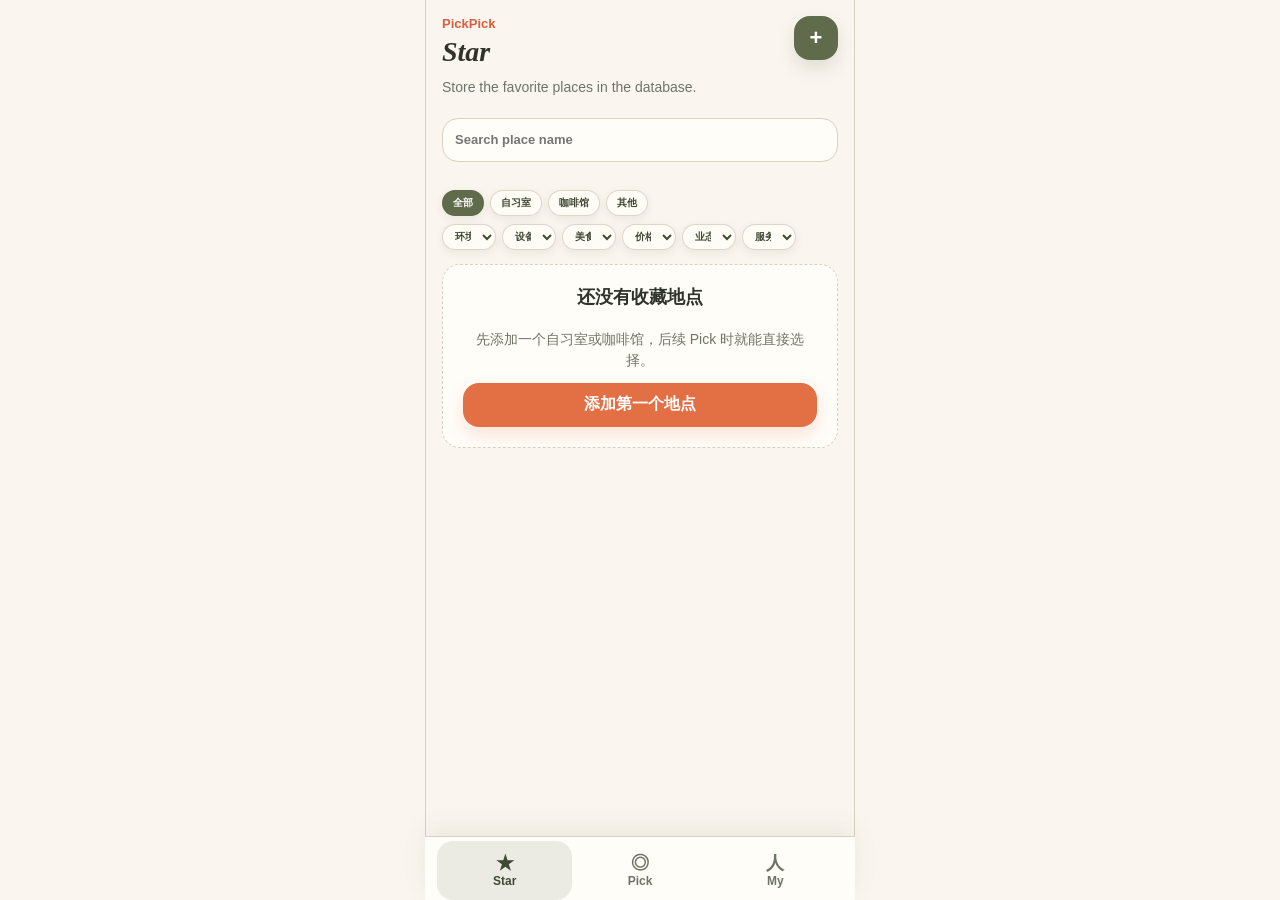
==== commit 6ed3961d: "Update Star and My interactions" ====
--- a/index.html
+++ b/index.html
@@ -208,6 +208,27 @@
       color: var(--color-primary-dark);
     }
 
+    .inline-status {
+      display: none;
+      border: 1px solid rgba(95, 107, 74, 0.24);
+      border-radius: var(--radius-control);
+      background: #F7F3E9;
+      color: var(--color-primary-dark);
+      padding: var(--space-2) var(--space-3);
+      font-size: 12px;
+      line-height: 1.45;
+    }
+
+    .inline-status.is-visible {
+      display: block;
+    }
+
+    .inline-status.is-error {
+      border-color: rgba(216, 95, 63, 0.28);
+      background: #FFF3ED;
+      color: #9C3F29;
+    }
+
     .search-field,
     .field {
       display: grid;
@@ -265,12 +286,51 @@
       box-shadow: none;
     }
 
+    .star-filter-stack {
+      display: grid;
+      gap: 6px;
+    }
+
     .star-filter-row {
       display: flex;
+      flex-wrap: wrap;
       gap: 6px;
-      overflow-x: auto;
-      padding-bottom: 2px;
+      max-width: 100%;
+      overflow: visible;
+      padding: 0 2px 2px 0;
       scrollbar-width: none;
+    }
+
+    .star-filter-row + .star-filter-row {
+      margin-top: 0;
+    }
+
+    .star-filter-row.is-scene {
+      min-height: 28px;
+    }
+
+    .star-scene-filter {
+      display: flex;
+      flex-wrap: wrap;
+      gap: 6px;
+    }
+
+    .star-scene-chip {
+      min-height: 26px;
+      border: 1px solid rgba(216, 208, 194, 0.86);
+      border-radius: 999px;
+      background: rgba(255, 253, 248, 0.88);
+      color: var(--color-primary-dark);
+      padding: 0 10px;
+      font-size: 10px;
+      font-weight: 800;
+      box-shadow: 0 3px 10px rgba(47, 51, 43, 0.08);
+    }
+
+    .star-scene-chip.is-active {
+      border-color: rgba(95, 107, 74, 0.38);
+      background: #5F6B4A;
+      color: #FFFFFF;
     }
 
     .star-filter-row::-webkit-scrollbar {
@@ -288,6 +348,7 @@
 
     .star-filter-field select {
       width: 54px;
+      max-width: 100%;
       min-height: 26px;
       padding: 0 8px;
       border: 1px solid rgba(216, 208, 194, 0.86);
@@ -303,7 +364,7 @@
       position: relative;
       overflow: hidden;
       display: grid;
-      grid-template-rows: minmax(138px, 1fr) auto;
+      grid-template-rows: 166px auto;
       border: 1px solid var(--color-line);
       border-radius: var(--radius-card);
       background-position: center;
@@ -311,7 +372,7 @@
       box-shadow: var(--shadow-card);
       color: #FFFFFF;
       isolation: isolate;
-      min-height: 216px;
+      min-height: 256px;
     }
 
     .venue-card::before {
@@ -360,27 +421,52 @@
     }
 
     .venue-card-body {
+      position: relative;
+      z-index: 2;
+      grid-row: 2;
       align-self: end;
       display: grid;
-      gap: 6px;
+      gap: 4px;
       margin: var(--space-2);
       border: 1px solid rgba(255, 253, 248, 0.20);
       border-radius: 14px;
       background: rgba(47, 51, 43, 0.52);
-      padding: 9px 10px;
+      padding: 7px 9px;
       backdrop-filter: blur(10px);
     }
 
     .star-photo-label {
       position: absolute;
       left: 50%;
-      top: 38%;
+      top: 88px;
       z-index: 1;
-      color: rgba(255, 253, 248, 0.74);
+      display: grid;
+      place-items: center;
+      width: min(360px, calc(100% - 48px));
+      height: 140px;
+      overflow: hidden;
+      border: 1px solid rgba(255, 253, 248, 0.34);
+      border-radius: 13px;
+      background: rgba(255, 253, 248, 0.22);
+      color: rgba(255, 253, 248, 0.82);
       font-size: 13px;
       font-weight: 800;
       transform: translate(-50%, -50%);
       pointer-events: none;
+      box-shadow: 0 10px 24px rgba(17, 17, 17, 0.10);
+    }
+
+    .star-photo-label.has-image {
+      background: rgba(255, 253, 248, 0.28);
+    }
+
+    .star-photo-label img {
+      width: 100%;
+      height: 100%;
+      min-width: 100%;
+      min-height: 100%;
+      object-fit: cover;
+      display: block;
     }
 
     .star-card-remove {
@@ -410,7 +496,7 @@
     }
 
     .venue-card h3 {
-      font-size: 16px;
+      font-size: 15px;
     }
 
     .venue-meta,
@@ -423,8 +509,8 @@
 
     .venue-card .venue-meta {
       color: rgba(255, 255, 255, 0.84);
-      font-size: 12px;
-      line-height: 1.35;
+      font-size: 11px;
+      line-height: 1.25;
     }
 
     .scene-badge {
@@ -433,7 +519,7 @@
       background: rgba(255, 253, 248, 0.20);
       color: #FFFFFF;
       padding: 3px 8px;
-      font-size: 12px;
+      font-size: 11px;
       font-weight: 700;
       white-space: nowrap;
       backdrop-filter: blur(10px);
@@ -501,9 +587,9 @@
 
     .venue-card .text-btn {
       width: auto;
-      min-width: 68px;
-      min-height: 28px;
-      padding: 0 14px;
+      min-width: 64px;
+      min-height: 26px;
+      padding: 0 12px;
     }
 
     .text-btn,
@@ -768,6 +854,10 @@
       grid-column: 3;
     }
 
+    .step2-nav .pick-arrow-btn[data-pick-action="finish-pick"] {
+      width: 50px;
+    }
+
     .date-strip {
       display: flex;
       gap: var(--space-2);
@@ -1739,12 +1829,21 @@
       accent-color: var(--color-primary);
     }
 
-    .result-refresh {
+    .result-delete-btn {
       position: absolute;
-      right: 10px;
-      top: 8px;
+      right: 8px;
+      top: 7px;
+      display: grid;
+      place-items: center;
+      width: 22px;
+      min-height: 22px;
+      border: 0;
+      border-radius: 50%;
+      background: transparent;
       color: var(--color-text);
-      font-size: 13px;
+      padding: 0;
+      font-size: 15px;
+      font-weight: 800;
       line-height: 1;
     }
 
@@ -2039,12 +2138,19 @@
     }
 
     .calendar-day.has-record {
+      border-color: var(--color-primary-dark);
       background: rgba(143, 170, 163, 0.16);
       color: var(--color-text);
+      box-shadow: inset 0 0 0 1px rgba(95, 107, 74, 0.38);
     }
 
     .calendar-day.is-today {
       color: var(--color-primary-dark);
+      font-weight: 900;
+    }
+
+    .calendar-day.is-today span {
+      color: var(--color-accent);
       font-weight: 900;
     }
 
@@ -2069,11 +2175,27 @@
       display: grid;
       gap: 0;
       min-height: 110px;
+      height: 110px;
+      max-height: 110px;
       border: 1px dashed var(--color-line);
       border-radius: var(--radius-card);
       background: var(--color-surface-soft);
-      padding: 10px 0 10px 20px;
+      padding: 10px 30px 10px 20px;
       overflow: hidden;
+    }
+
+    .recent-track {
+      display: grid;
+      gap: 0;
+      height: 100%;
+      overflow-y: auto;
+      overscroll-behavior: contain;
+      scroll-padding: 44px 0;
+      scrollbar-width: none;
+    }
+
+    .recent-track::-webkit-scrollbar {
+      display: none;
     }
 
     .recent-board::before,
@@ -2095,18 +2217,31 @@
       bottom: 11px;
     }
 
+    .recent-item-wrap {
+      position: relative;
+      min-height: 30px;
+    }
+
     .recent-item {
       position: relative;
       display: grid;
-      grid-template-columns: 42px minmax(0, 1fr) 76px 24px;
+      grid-template-columns: 44px minmax(0, 1.05fr) minmax(52px, 0.72fr) minmax(0, 1.1fr);
       gap: 8px;
       align-items: center;
+      width: 100%;
       min-height: 30px;
       border: 0;
       background: transparent;
       color: var(--color-text);
       padding: 0 8px 0 16px;
       text-align: left;
+      transition: background 140ms ease, padding-right 140ms ease;
+    }
+
+    .recent-item-wrap.is-delete-open .recent-item {
+      border-radius: 999px;
+      background: rgba(255, 253, 248, 0.56);
+      padding-right: 56px;
     }
 
     .recent-item::before {
@@ -2133,6 +2268,36 @@
 
     .recent-item.is-active {
       font-weight: 800;
+    }
+
+    .recent-item.is-placeholder {
+      color: var(--color-muted);
+      opacity: 0.58;
+    }
+
+    .recent-delete-btn {
+      position: absolute;
+      right: 2px;
+      top: 50%;
+      z-index: 4;
+      min-height: 22px;
+      border: 0;
+      border-radius: 999px;
+      background: #C4553A;
+      color: #FFFFFF;
+      padding: 0 9px;
+      font-size: 10px;
+      font-weight: 900;
+      opacity: 0;
+      pointer-events: none;
+      transform: translateY(-50%) scale(0.94);
+      transition: opacity 140ms ease, transform 140ms ease;
+    }
+
+    .recent-item-wrap.is-delete-open .recent-delete-btn {
+      opacity: 1;
+      pointer-events: auto;
+      transform: translateY(-50%) scale(1);
     }
 
     .recent-date,
@@ -2150,13 +2315,32 @@
     }
 
     .recent-place {
-      width: 18px;
-      height: 18px;
+      color: var(--color-muted);
+    }
+
+    .recent-nav {
+      position: absolute;
+      right: 5px;
+      z-index: 5;
+      width: 22px;
+      height: 22px;
       border: 1px solid var(--color-line);
       border-radius: 50%;
-      display: grid;
-      place-items: center;
+      background: var(--color-surface);
+      color: var(--color-primary-dark);
+      padding: 0;
       font-size: 11px;
+      font-weight: 900;
+      line-height: 1;
+      box-shadow: 0 3px 8px rgba(63, 74, 53, 0.08);
+    }
+
+    .recent-nav.is-up {
+      top: 8px;
+    }
+
+    .recent-nav.is-down {
+      bottom: 8px;
     }
 
     .my-tool-row {
@@ -2461,70 +2645,12 @@
   <div id="modal-container" class="modal-container" aria-live="polite"></div>
 
   <script>
-    const DEFAULT_VENUES = [
-      {
-        id: 'v_demo_001',
-        name: '静思自习室',
-        address: '朝阳区建国路88号',
-        hours: '09:00-22:30',
-        price: { amount: 39, unit: '日' },
-        tags: ['有插座', '安静', '大桌子', '22点后营业'],
-        customTags: ['椅子舒服'],
-        menuInfo: '瓶装水 3 元，简餐 18-28 元，可自带饮品。',
-        membershipInfo: '日卡 39 元，周卡 199 元，月卡 599 元。',
-        notes: '下午三点后人会变多，靠窗区光线最好。',
-        images: [],
-        visitCount: 2,
-        createdAt: '2026-07-06',
-        sceneType: '自习室'
-      },
-      {
-        id: 'v_demo_002',
-        name: '光合作用咖啡',
-        address: '海淀区中关村南路12号',
-        hours: '08:30-21:30',
-        price: { amount: 32, unit: '杯' },
-        tags: ['有咖啡', '靠窗', '有插座'],
-        customTags: ['绿植多'],
-        menuInfo: '美式 22 元，拿铁 28 元，贝果 26 元，轻食沙拉 36 元。',
-        membershipInfo: '充值 300 送 30，工作日 10 次咖啡卡 199 元。',
-        notes: '适合轻工作，下午可能有聊天声。',
-        images: [],
-        visitCount: 1,
-        createdAt: '2026-07-06',
-        sceneType: '咖啡馆'
-      },
-      {
-        id: 'v_demo_003',
-        name: '一格共享书房',
-        address: '东城区和平里西街9号',
-        hours: '07:30-23:00',
-        price: { amount: 45, unit: '日' },
-        tags: ['安静', '有插座', '大桌子', '22点后营业'],
-        customTags: ['可寄存'],
-        menuInfo: '免费饮水，咖啡机 8 元/杯，泡面 12 元。',
-        membershipInfo: '日卡 45 元，10 次卡 399 元，月卡含固定座位。',
-        notes: '座位密度低，适合长时间专注。',
-        images: [],
-        visitCount: 0,
-        createdAt: '2026-07-06',
-        sceneType: '自习室'
-      }
-    ];
-
-    const DEFAULT_HISTORY = [
-      {
-        id: 'cr_demo_001',
-        date: '2026-07-06',
-        userLocation: '朝阳区望京',
-        weather: '晴 28°C',
-        venueIds: ['v_demo_001', 'v_demo_002'],
-        chosenVenueId: 'v_demo_001',
-        filterConditions: ['有插座', '安静'],
-        notes: '静思自习室更适合论文冲刺。',
-        photos: []
-      }
-    ];
+    const XIAOHONGSHU_PROXY_URL = 'http://127.0.0.1:18061/prepare-xiaohongshu';
+    const XIAOHONGSHU_MAX_IMAGES = 9;
+
+    const DEFAULT_VENUES = [];
+
+    const DEFAULT_HISTORY = [];
 
     const DEFAULT_CURRENT_PICK = {
       date: '2026-07-07',
@@ -2533,7 +2659,7 @@
       originPlace: null,
       weather: null,
       selectedVenueIds: [],
-      filterConditions: ['有插座', '安静'],
+      filterConditions: [],
       customConditions: [],
       copiedInfo: {},
       confirmedVenueIds: [],
@@ -2549,7 +2675,8 @@
         venues: 'venues',
         history: 'history',
         currentPick: 'currentPick',
-        seeded: 'pickpickSeeded'
+        seeded: 'pickpickSeeded',
+        historyReset: 'pickpickHistoryReset20260721'
       },
 
       init() {
@@ -2558,7 +2685,10 @@
           this.saveHistory(DEFAULT_HISTORY);
           this.saveCurrentPick(DEFAULT_CURRENT_PICK);
           this.write(this.keys.seeded, true);
+          this.write(this.keys.historyReset, true);
         } else {
+          this.resetHistoryForEmptyStart();
+          this.removeDemoData();
           this.migrateVenues();
           this.migrateCurrentPick();
         }
@@ -2590,6 +2720,43 @@
 
       saveVenues(venues) {
         return this.write(this.keys.venues, venues);
+      },
+
+      resetHistoryForEmptyStart() {
+        if (this.read(this.keys.historyReset, false)) return;
+        this.saveHistory([]);
+        this.write(this.keys.historyReset, true);
+      },
+
+      removeDemoData() {
+        const isDemoVenue = (id = '') => String(id).startsWith('v_demo_');
+        const isDemoRecord = (id = '') => String(id).startsWith('cr_demo_');
+        const venues = this.loadVenues();
+        const nextVenues = venues.filter((venue) => !isDemoVenue(venue.id));
+        if (nextVenues.length !== venues.length) this.saveVenues(nextVenues);
+
+        const history = this.loadHistory();
+        const nextHistory = history.filter((record) => !isDemoRecord(record.id));
+        if (nextHistory.length !== history.length) this.saveHistory(nextHistory);
+
+        const currentPick = this.loadCurrentPick();
+        const selectedVenueIds = (currentPick.selectedVenueIds || []).filter((id) => !isDemoVenue(id));
+        const confirmedVenueIds = (currentPick.confirmedVenueIds || []).filter((id) => !isDemoVenue(id));
+        const copiedInfo = Object.fromEntries(
+          Object.entries(currentPick.copiedInfo || {}).filter(([id]) => !isDemoVenue(id))
+        );
+        if (
+          selectedVenueIds.length !== (currentPick.selectedVenueIds || []).length ||
+          confirmedVenueIds.length !== (currentPick.confirmedVenueIds || []).length ||
+          Object.keys(copiedInfo).length !== Object.keys(currentPick.copiedInfo || {}).length
+        ) {
+          this.saveCurrentPick({
+            ...currentPick,
+            selectedVenueIds,
+            confirmedVenueIds,
+            copiedInfo
+          });
+        }
       },
 
       migrateVenues() {
@@ -2992,6 +3159,7 @@
     const StarManager = {
       query: '',
       starFilters: {
+        sceneType: '',
         environment: '',
         device: '',
         food: '',
@@ -3082,29 +3250,51 @@
 
       renderStarFilters(venues) {
         const groups = this.getStarFilterGroups(venues);
+        const sceneGroups = groups.filter((group) => group.key === 'sceneType');
+        const otherGroups = groups.filter((group) => group.key !== 'sceneType');
+        const sceneOptions = ['全部', ...(sceneGroups[0]?.options || [])];
+        const renderGroup = (group) => `
+          <label class="star-filter-field">
+            <span>${UI.escape(group.label)}</span>
+            <select data-filter-key="${UI.escape(group.key)}" aria-label="${UI.escape(group.label)}">
+              <option value="">${UI.escape(group.label)}</option>
+              ${group.options.map((option) => `
+                <option value="${UI.escape(option)}" ${this.starFilters[group.key] === option ? 'selected' : ''}>${UI.escape(option)}</option>
+              `).join('')}
+            </select>
+          </label>
+        `;
         return `
-          <div class="star-filter-row" aria-label="Star 筛选">
-            ${groups.map((group) => `
-              <label class="star-filter-field">
-                <span>${UI.escape(group.label)}</span>
-                <select data-filter-key="${UI.escape(group.key)}" aria-label="${UI.escape(group.label)}">
-                  <option value="">${UI.escape(group.label)}</option>
-                  ${group.options.map((option) => `
-                    <option value="${UI.escape(option)}" ${this.starFilters[group.key] === option ? 'selected' : ''}>${UI.escape(option)}</option>
-                  `).join('')}
-                </select>
-              </label>
-            `).join('')}
+          <div class="star-filter-stack">
+            <div class="star-filter-row is-scene" aria-label="Star 场景筛选">
+              <div class="star-scene-filter">
+                ${sceneOptions.map((option) => {
+                  const value = option === '全部' ? '' : option;
+                  const active = (this.starFilters.sceneType || '') === value;
+                  return `
+                    <button class="star-scene-chip${active ? ' is-active' : ''}" type="button" data-action="star-scene-filter" data-value="${UI.escape(value)}">
+                      ${UI.escape(option)}
+                    </button>
+                  `;
+                }).join('')}
+              </div>
+            </div>
+            <div class="star-filter-row" aria-label="Star 其他筛选">
+              ${otherGroups.map(renderGroup).join('')}
+            </div>
           </div>
         `;
       },
 
       renderVenueCard(venue, isSelected = false) {
         const background = this.getVenueBackground(venue);
+        const firstImage = this.getRenderableImages(venue.images || [])[0] || '';
         return `
           <article class="venue-card" style="background-image: url('${background}')">
             <button class="star-card-remove" type="button" data-action="delete-venue" data-id="${venue.id}" aria-label="删除 ${UI.escape(venue.name)}">−</button>
-            <span class="star-photo-label">图片</span>
+            <span class="star-photo-label${firstImage ? ' has-image' : ''}">
+              ${firstImage ? `<img src="${UI.escape(firstImage)}" alt="${UI.escape(venue.name)} 图片 1" loading="lazy" decoding="async" referrerpolicy="no-referrer">` : '图片'}
+            </span>
             <div class="venue-card-body">
               <div class="venue-card-header">
                 <div>
@@ -3131,6 +3321,7 @@
           .sort((a, b) => a - b)
           .map(String))];
         return [
+          { key: 'sceneType', label: '场景', options: ['自习室', '咖啡馆', '其他'] },
           { key: 'environment', label: '环境', options: ['安静', '禁烟', '靠窗'] },
           { key: 'device', label: '设备', options: ['插座', '大桌', '音乐', '卫生间'] },
           { key: 'food', label: '美食', options: ['柠檬巴斯克'] },
@@ -3147,6 +3338,7 @@
       getVenueFieldValue(venue, key) {
         const groups = this.getStarFilterGroups();
         const group = groups.find((item) => item.key === key);
+        if (key === 'sceneType') return venue.sceneType || '-';
         if (key === 'price') return this.formatPrice(venue);
         const structuredValue = key === 'service'
           ? this.getVenueServiceValues(venue)
@@ -3243,6 +3435,7 @@
           if (key === 'price') {
             return String(Number(venue.price?.amount) || '') === value;
           }
+          if (key === 'sceneType') return (venue.sceneType || '') === value;
           return [this.getVenueTagText(venue), this.getVenueFieldValue(venue, key)].join(' ').includes(value);
         });
       },
@@ -3332,11 +3525,27 @@
           'delete-venue': () => this.deleteVenue(id),
           'add-to-pick': () => this.addToPick(id),
           'apply-poi-candidate': () => this.applyPoiCandidate(trigger?.dataset.index),
+          'star-scene-filter': () => {
+            this.starFilters = {
+              ...this.starFilters,
+              sceneType: trigger?.dataset.value || ''
+            };
+            this.render();
+          },
           'back-star-list': () => this.goStep1(),
           'confirm-star-info': () => this.confirmStep12(),
           'clear-star-info': () => this.clearStep12Info(),
           'clear-search': () => {
             this.query = '';
+            this.starFilters = {
+              sceneType: '',
+              environment: '',
+              device: '',
+              food: '',
+              price: '',
+              business: '',
+              service: ''
+            };
             this.render();
           },
           'close-modal': () => UI.closeModal()
@@ -3620,13 +3829,12 @@
       },
 
       getVenueBackground(venue) {
-        if (venue.images?.length) return UI.escape(venue.images[0]);
         const palettes = {
-          '自习室': ['#244D43', '#2DCD9B', '书桌', '专注'],
-          '咖啡馆': ['#5A4636', '#D7A86E', '咖啡', '靠窗'],
-          '其他': ['#334155', '#94A3B8', '地点', '对比']
+          '自习室': ['#34462E', '#42543A'],
+          '咖啡馆': ['#34462E', '#4E5A3F'],
+          '其他': ['#34462E', '#46513A']
         };
-        const [base, accent, label, subLabel] = palettes[venue.sceneType] || palettes['其他'];
+        const [base, accent] = palettes[venue.sceneType] || palettes['其他'];
         const svg = `
           <svg xmlns="http://www.w3.org/2000/svg" viewBox="0 0 800 480">
             <defs>
@@ -3636,12 +3844,7 @@
               </linearGradient>
             </defs>
             <rect width="800" height="480" fill="url(#bg)"/>
-            <rect x="62" y="78" width="676" height="324" rx="34" fill="rgba(255,255,255,0.16)"/>
-            <circle cx="642" cy="145" r="54" fill="rgba(255,255,255,0.22)"/>
-            <rect x="108" y="292" width="420" height="26" rx="13" fill="rgba(255,255,255,0.32)"/>
-            <rect x="108" y="336" width="280" height="22" rx="11" fill="rgba(255,255,255,0.22)"/>
-            <text x="108" y="174" fill="#FFFFFF" font-family="Arial, sans-serif" font-size="54" font-weight="700">${label}</text>
-            <text x="112" y="232" fill="rgba(255,255,255,0.76)" font-family="Arial, sans-serif" font-size="30">${subLabel}</text>
+            <rect width="800" height="480" fill="rgba(255,255,255,0.03)"/>
           </svg>
         `.trim();
         return `data:image/svg+xml;charset=UTF-8,${encodeURIComponent(svg)}`;
@@ -4133,6 +4336,7 @@
         pickTab.addEventListener('pointermove', (event) => this.handleCupPointerMove(event));
         pickTab.addEventListener('pointerup', (event) => this.endCupDrag(event));
         pickTab.addEventListener('pointercancel', (event) => this.cancelCupDrag(event));
+        document.getElementById('modal-container').addEventListener('click', (event) => this.handleModalClick(event));
         window.addEventListener('pointermove', (event) => this.handleCupPointerMove(event));
         window.addEventListener('pointerup', (event) => this.endCupDrag(event));
         window.addEventListener('pointercancel', (event) => this.cancelCupDrag(event));
@@ -4351,19 +4555,18 @@
           return;
         }
         const visibleVenues = selectedVenues.map((venue) => ({ venue, matches: [], misses: [], score: 100 }));
-        const confirmedVenueIds = currentPick.confirmedVenueIds?.length
-          ? currentPick.confirmedVenueIds
-          : visibleVenues.slice(0, 1).map((item) => item.venue.id);
-        if (!currentPick.confirmedVenueIds?.length && confirmedVenueIds.length) {
+        const visibleVenueIds = new Set(visibleVenues.map((item) => item.venue.id));
+        const confirmedVenueIds = (currentPick.confirmedVenueIds || []).filter((id) => visibleVenueIds.has(id));
+        if (confirmedVenueIds.length !== (currentPick.confirmedVenueIds || []).length) {
           Storage.saveCurrentPick({ ...currentPick, confirmedVenueIds });
           currentPick.confirmedVenueIds = confirmedVenueIds;
         }
         document.getElementById('tab-pick').innerHTML = `
           <div class="step2-nav" aria-label="Pick 结果导航">
             <button class="pick-arrow-btn" type="button" data-pick-action="back-step-2" aria-label="返回 2.2">←</button>
-            <button class="pick-arrow-btn" type="button" data-pick-action="finish-pick" aria-label="完成并进入 My">→</button>
+            <button class="pick-arrow-btn" type="button" data-pick-action="finish-pick" aria-label="确认加入记录">sure</button>
           </div>
-          ${UI.renderHeader({ id: 'pick-result-title', text: 'pick result' }, '地图筛选与确认')}
+          ${UI.renderHeader({ id: 'pick-result-title', text: 'pick result' }, '')}
           <section class="panel pick-board">
             <div class="step3-shell">
               ${this.renderMapPlaceholder(visibleVenues, currentPick)}
@@ -4426,8 +4629,8 @@
         return `
           <article class="result-card">
             <div class="result-card-head">
-              <input class="result-check" type="checkbox" data-pick-action="toggle-confirmed" data-id="${venue.id}" ${checked ? 'checked' : ''} aria-label="显示 ${UI.escape(venue.name)}">
-              <span class="result-refresh" aria-hidden="true">↻</span>
+              <input class="result-check" type="checkbox" data-pick-action="toggle-confirmed" data-id="${venue.id}" ${checked ? 'checked' : ''} aria-label="选择 ${UI.escape(venue.name)} 加入 My 记录">
+              <button class="result-delete-btn" type="button" data-pick-action="remove-venue" data-id="${venue.id}" aria-label="删除 ${UI.escape(venue.name)}">×</button>
               <h3>${UI.escape(venue.name)}</h3>
               <div class="result-card-info">
                 <span>${UI.escape(venue.address || '-')}</span>
@@ -4441,7 +4644,7 @@
             </div>
             <div class="result-actions">
               <p class="result-copy-count">${copiedCount}/2</p>
-              <button class="result-star-btn" type="button" data-pick-action="save-result-star" data-id="${venue.id}" aria-label="收藏到 Star">♛</button>
+              <button class="result-star-btn" type="button" data-pick-action="save-result-star" data-id="${venue.id}" aria-label="进入 Star">♛</button>
             </div>
           </article>
         `;
@@ -4659,9 +4862,18 @@
           'set-date': () => this.setDate(trigger.dataset.date),
           'go-step-2': () => this.goStep2(),
           'go-step-3': () => this.goStep3(),
-          'finish-pick': () => this.finishPick()
+          'finish-pick': () => this.openFinishConfirm()
         };
         if (actions[action]) actions[action]();
+      },
+
+      handleModalClick(event) {
+        const trigger = event.target.closest('[data-pick-action]');
+        if (!trigger) return;
+        const actions = {
+          'confirm-finish-pick': () => this.confirmFinishPick()
+        };
+        if (actions[trigger.dataset.pickAction]) actions[trigger.dataset.pickAction]();
       },
 
       setDate(date) {
@@ -4993,8 +5205,8 @@
             ? { ...item, visitCount: (Number(item.visitCount) || 0) + 1 }
             : item
         )));
-        UI.showStatus('已收藏到 Star。', 'success');
-        this.render();
+        StarManager.openStep12ForVenue(venueId);
+        UI.showStatus('已进入 Star。', 'success');
       },
 
       getSelectedVenues(currentPick) {
@@ -5062,7 +5274,8 @@
       removeVenue(venueId) {
         const currentPick = Storage.loadCurrentPick();
         this.updateCurrentPick({
-          selectedVenueIds: currentPick.selectedVenueIds.filter((id) => id !== venueId)
+          selectedVenueIds: currentPick.selectedVenueIds.filter((id) => id !== venueId),
+          confirmedVenueIds: (currentPick.confirmedVenueIds || []).filter((id) => id !== venueId)
         });
       },
 
@@ -5091,10 +5304,8 @@
 
       goStep3() {
         const currentPick = Storage.loadCurrentPick();
-        const selectedVenues = this.getSelectedVenues(currentPick);
-        const confirmedVenueIds = currentPick.confirmedVenueIds?.length
-          ? currentPick.confirmedVenueIds
-          : selectedVenues.slice(0, 1).map((venue) => venue.id);
+        const selectedVenueIds = new Set(currentPick.selectedVenueIds || []);
+        const confirmedVenueIds = (currentPick.confirmedVenueIds || []).filter((id) => selectedVenueIds.has(id));
         Storage.saveCurrentPick({
           ...currentPick,
           currentStep: 3,
@@ -5106,12 +5317,63 @@
         this.render();
       },
 
+      openFinishConfirm() {
+        const currentPick = Storage.loadCurrentPick();
+        const selectedVenues = this.getSelectedVenues(currentPick);
+        const confirmedVenueIds = (currentPick.confirmedVenueIds || []).filter((id) => selectedVenues.some((venue) => venue.id === id));
+        const confirmedVenues = confirmedVenueIds
+          .map((id) => selectedVenues.find((venue) => venue.id === id))
+          .filter(Boolean);
+        if (!confirmedVenues.length) {
+          UI.showStatus('请先勾选至少一个地点。');
+          return;
+        }
+        UI.openModal(`
+          <div class="modal-header">
+            <div>
+              <p class="eyebrow">Pick</p>
+              <h2 class="modal-title">确认加入记录</h2>
+            </div>
+            <button class="modal-close" type="button" data-action="close-modal" aria-label="关闭">×</button>
+          </div>
+          <div class="star-info-list">
+            <div class="star-info-row">
+              <strong>日期</strong>
+              <span>${UI.escape(currentPick.date || '-')}</span>
+            </div>
+            <div class="star-info-row">
+              <strong>地点</strong>
+              <span>${UI.escape(confirmedVenues.map((venue) => venue.name).join('、'))}</span>
+            </div>
+            <div class="star-info-row">
+              <strong>时间</strong>
+              <span>${UI.escape(confirmedVenues.map((venue) => venue.hours).filter(Boolean).join('；') || '-')}</span>
+            </div>
+            <div class="star-info-row">
+              <strong>地址</strong>
+              <span>${UI.escape(confirmedVenues.map((venue) => venue.address).filter(Boolean).join('；') || '-')}</span>
+            </div>
+          </div>
+          <div class="modal-actions">
+            <button class="primary-btn" type="button" data-pick-action="confirm-finish-pick">sure</button>
+            <button class="secondary-btn" type="button" data-action="close-modal">取消</button>
+          </div>
+        `);
+      },
+
+      confirmFinishPick() {
+        UI.closeModal();
+        this.finishPick();
+      },
+
       finishPick() {
         const currentPick = Storage.loadCurrentPick();
         const selectedVenues = this.getSelectedVenues(currentPick);
-        const confirmedVenueIds = currentPick.confirmedVenueIds?.length
-          ? currentPick.confirmedVenueIds
-          : selectedVenues.slice(0, 1).map((venue) => venue.id);
+        const confirmedVenueIds = (currentPick.confirmedVenueIds || []).filter((id) => selectedVenues.some((venue) => venue.id === id));
+        if (!confirmedVenueIds.length) {
+          UI.showStatus('请先勾选至少一个地点。');
+          return;
+        }
         const date = currentPick.date || new Date().toISOString().slice(0, 10);
         const history = Storage.loadHistory();
         const existing = history.find((record) => record.date === date);
@@ -5121,8 +5383,8 @@
           date,
           userLocation: currentPick.userLocation || existing?.userLocation || '',
           weather: currentPick.weather?.text || currentPick.weather || existing?.weather || '',
-          venueIds: selectedVenues.map((venue) => venue.id),
-          chosenVenueId: confirmedVenueIds[0] || selectedVenues[0]?.id || '',
+          venueIds: confirmedVenueIds,
+          chosenVenueId: confirmedVenueIds[0] || '',
           filterConditions: currentPick.filterConditions || [],
           notes: existing?.notes || '',
           calendarPhoto: existing?.calendarPhoto || '',
@@ -6655,6 +6917,11 @@
       pendingPhotoRecordId: '',
       pendingPhotoDate: '',
       pendingPhotoTarget: 'record',
+      calendarClick: {
+        timer: null,
+        date: '',
+        index: ''
+      },
       calendarLongPress: {
         timer: null,
         date: '',
@@ -6663,6 +6930,14 @@
         startY: 0,
         triggered: false
       },
+      recentDeleteRecordId: '',
+      recentClickBlockId: '',
+      recentLongPress: {
+        timer: null,
+        id: '',
+        startX: 0,
+        startY: 0
+      },
       bookDrag: {
         active: false,
         startX: 0,
@@ -6674,6 +6949,7 @@
       init() {
         const myTab = document.getElementById('tab-my');
         myTab.addEventListener('click', (event) => this.handleClick(event));
+        myTab.addEventListener('dblclick', (event) => this.handleDoubleClick(event));
         myTab.addEventListener('input', (event) => this.handleInput(event));
         myTab.addEventListener('change', (event) => this.handleChange(event));
         myTab.addEventListener('pointerdown', (event) => this.handlePointerDown(event));
@@ -6698,10 +6974,11 @@
               <p>explorer of the world</p>
             </section>
             ${this.renderCalendar(history, activeDate)}
-            ${this.renderRecentRecords(history)}
+            ${this.renderRecentRecords(history, activeDate)}
             ${this.renderDailyPanel(activeDate, activeRecord)}
           </div>
         `;
+        this.scrollRecentToActive();
       },
 
       getSortedHistory() {
@@ -6783,26 +7060,91 @@
         `;
       },
 
-      renderRecentRecords(history) {
-        const rows = Array.from({ length: 3 }, (_, index) => history[index] || null);
+      renderRecentRecords(history, activeDate) {
+        const rows = this.getTimelineRows(history, activeDate);
         return `
-          <section class="recent-board" aria-label="最近三条记录">
-            ${rows.map((record, index) => this.renderRecentRow(record, index)).join('')}
+          <section class="recent-board" aria-label="记录本">
+            <button class="recent-nav is-up" type="button" data-history-action="move-record-date" data-direction="-1" aria-label="上一条记录">▲</button>
+            <div class="recent-track">
+              ${rows.map((record, index) => this.renderRecentRow(record, index)).join('')}
+            </div>
+            <button class="recent-nav is-down" type="button" data-history-action="move-record-date" data-direction="1" aria-label="下一条记录">▼</button>
           </section>
         `;
       },
 
-      renderRecentRow(record, index) {
+      renderRecentRow(row, index) {
+        const record = row.record;
         const venue = record ? this.getPrimaryVenue(record) : null;
         const time = record ? this.getRecordTime(record) : '';
+        const address = venue?.address || record?.userLocation || '';
+        const action = record ? 'open-record-detail' : 'select-record';
+        const deleteOpen = record && this.recentDeleteRecordId === record.id;
         return `
-          <button class="recent-item${index === this.activeRecordIndex ? ' is-active' : ''}" type="button" data-history-action="select-record" data-index="${record ? index : ''}" ${record ? '' : 'disabled'}>
-            <span class="recent-date">${record ? this.formatShortDate(record.date) : '-'}</span>
-            <span class="recent-venue">${UI.escape(venue?.name || '-')}</span>
-            <span class="recent-time">${UI.escape(time || '-')}</span>
-            <span class="recent-place" aria-hidden="true">⊗</span>
-          </button>
+          <div class="recent-item-wrap${deleteOpen ? ' is-delete-open' : ''}">
+            <button class="recent-item${row.isActive ? ' is-active' : ''}${record ? '' : ' is-placeholder'}" type="button" data-history-action="${action}" data-id="${record?.id || ''}" data-date="${row.date}" data-index="${record ? row.index : ''}">
+              <span class="recent-date">${UI.escape(this.formatShortDate(row.date))}</span>
+              <span class="recent-venue">${UI.escape(venue?.name || '')}</span>
+              <span class="recent-time">${UI.escape(time || '')}</span>
+              <span class="recent-place">${UI.escape(address || '')}</span>
+            </button>
+            ${record ? `<button class="recent-delete-btn" type="button" data-history-action="delete-record-row" data-id="${record.id}" aria-label="删除 ${UI.escape(venue?.name || record.date || '记录')}">删除</button>` : ''}
+          </div>
         `;
+      },
+
+      getTimelineRows(history, activeDate) {
+        const activeValue = activeDate || this.formatDateValue(new Date());
+        const rowsByDate = new Map();
+        history.forEach((record, index) => {
+          if (!record.date || rowsByDate.has(record.date)) return;
+          rowsByDate.set(record.date, { date: record.date, record, index });
+        });
+        if (!rowsByDate.has(activeValue)) {
+          rowsByDate.set(activeValue, { date: activeValue, record: null, index: -1 });
+        }
+
+        const recordDates = history
+          .map((record) => record.date)
+          .filter(Boolean)
+          .sort((left, right) => this.parseDateValue(left) - this.parseDateValue(right));
+        const hasPreviousRecord = recordDates.some((date) => date < activeValue);
+        const hasNextRecord = recordDates.some((date) => date > activeValue);
+        if (!hasPreviousRecord) {
+          const previousDate = this.addDays(activeValue, -1);
+          if (!rowsByDate.has(previousDate)) rowsByDate.set(previousDate, { date: previousDate, record: null, index: -1 });
+        }
+        if (!hasNextRecord) {
+          const nextDate = this.addDays(activeValue, 1);
+          if (!rowsByDate.has(nextDate)) rowsByDate.set(nextDate, { date: nextDate, record: null, index: -1 });
+        }
+
+        return [...rowsByDate.values()]
+          .sort((left, right) => this.parseDateValue(left.date) - this.parseDateValue(right.date))
+          .map((row) => ({ ...row, isActive: row.date === activeValue }));
+      },
+
+      scrollRecentToActive() {
+        window.requestAnimationFrame(() => {
+          const track = document.querySelector('#tab-my .recent-track');
+          const active = track?.querySelector('.recent-item.is-active');
+          if (!track || !active) return;
+          const targetTop = active.offsetTop - (track.clientHeight - active.clientHeight) / 2;
+          track.scrollTop = Math.max(0, targetTop);
+        });
+      },
+
+      moveRecordDate(direction) {
+        if (!direction) return;
+        const history = this.getSortedHistory();
+        const rows = this.getTimelineRows(history, this.activeDate || this.formatDateValue(new Date()));
+        const activeIndex = rows.findIndex((row) => row.isActive);
+        const nextIndex = Math.max(0, Math.min(rows.length - 1, activeIndex + direction));
+        if (nextIndex === activeIndex) return;
+        const nextRow = rows[nextIndex];
+        this.activeDate = nextRow.date;
+        this.activeRecordIndex = nextRow.index;
+        this.render();
       },
 
       renderDailyPanel(activeDate, record) {
@@ -6902,12 +7244,42 @@
         const trigger = event.target.closest('[data-history-action]');
         if (!trigger) return;
         const action = trigger.dataset.historyAction;
+        if (action === 'delete-record-row') {
+          this.deleteRecordById(trigger.dataset.id);
+          return;
+        }
         if (action === 'select-record') {
           if (this.calendarLongPress.triggered && trigger.dataset.date === this.calendarLongPress.date) {
             this.calendarLongPress.triggered = false;
             return;
           }
+          if (trigger.classList.contains('calendar-day') && trigger.classList.contains('has-record')) {
+            this.handleCalendarRecordClick(trigger.dataset.index, trigger.dataset.date);
+            return;
+          }
+          if (event.detail >= 2 && trigger.classList.contains('has-record')) {
+            this.openRecordDetail('', trigger.dataset.date || '');
+            return;
+          }
           this.selectRecord(trigger.dataset.index, trigger.dataset.date);
+          return;
+        }
+        if (action === 'open-record-detail') {
+          if (this.recentClickBlockId === trigger.dataset.id) {
+            this.recentClickBlockId = '';
+            return;
+          }
+          if (this.recentDeleteRecordId === trigger.dataset.id) {
+            this.recentDeleteRecordId = '';
+            this.render();
+            return;
+          }
+          this.recentDeleteRecordId = '';
+          this.openRecordDetail(trigger.dataset.id, trigger.dataset.date);
+          return;
+        }
+        if (action === 'move-record-date') {
+          this.moveRecordDate(Number(trigger.dataset.direction) || 0);
           return;
         }
         if (action === 'create-record') {
@@ -6942,6 +7314,32 @@
         if (action === 'remove-photo') {
           this.removePhoto(trigger.dataset.id, Number(trigger.dataset.index));
         }
+      },
+
+      handleDoubleClick(event) {
+        const calendarDay = event.target.closest('.calendar-day.has-record');
+        if (!calendarDay) return;
+        event.preventDefault();
+        this.openRecordDetail('', calendarDay.dataset.date || '');
+      },
+
+      handleCalendarRecordClick(indexValue = '', dateValue = '') {
+        if (this.calendarClick.timer && this.calendarClick.date === dateValue) {
+          window.clearTimeout(this.calendarClick.timer);
+          this.calendarClick = { timer: null, date: '', index: '' };
+          this.openRecordDetail('', dateValue);
+          return;
+        }
+        if (this.calendarClick.timer) window.clearTimeout(this.calendarClick.timer);
+        this.calendarClick = {
+          date: dateValue,
+          index: indexValue,
+          timer: window.setTimeout(() => {
+            const pending = { ...this.calendarClick };
+            this.calendarClick = { timer: null, date: '', index: '' };
+            this.selectRecord(pending.index, pending.date);
+          }, 260)
+        };
       },
 
       handleModalClick(event) {
@@ -6952,8 +7350,12 @@
           this.openPendingPhotoInput(trigger.dataset.source);
           return;
         }
+        if (action === 'confirm-save-record') {
+          this.confirmSaveRecord(trigger.dataset.id);
+          return;
+        }
         if (action === 'share-record') {
-          this.shareRecord(trigger.dataset.id);
+          this.shareRecord(trigger.dataset.id, trigger.dataset.channel);
         }
       },
 
@@ -6980,6 +7382,10 @@
       },
 
       handlePointerDown(event) {
+        const recentItem = event.target.closest('.recent-item[data-history-action="open-record-detail"]');
+        if (recentItem) {
+          this.startRecentLongPress(event, recentItem);
+        }
         const calendarDay = event.target.closest('.calendar-day:not(.is-empty)');
         if (calendarDay) {
           this.startCalendarLongPress(event, calendarDay);
@@ -6987,20 +7393,23 @@
       },
 
       handlePointerMove(event) {
+        this.moveRecentLongPress(event);
         this.moveCalendarLongPress(event);
       },
 
       handlePointerUp() {
+        this.endRecentLongPress();
         this.endCalendarLongPress();
       },
 
       handlePointerCancel() {
+        this.cancelRecentLongPress();
         this.cancelCalendarLongPress();
       },
 
       selectRecord(indexValue, dateValue) {
         if (dateValue) this.activeDate = dateValue;
-        if (indexValue !== '') {
+        if (indexValue !== '' && typeof indexValue !== 'undefined') {
           this.activeRecordIndex = Number(indexValue);
           const history = this.getSortedHistory();
           this.activeDate = history[this.activeRecordIndex]?.date || this.activeDate;
@@ -7035,6 +7444,41 @@
         if (!match) return new Date();
         const date = new Date(Number(match[1]), Number(match[2]) - 1, Number(match[3]));
         return Number.isNaN(date.getTime()) ? new Date() : date;
+      },
+
+      startRecentLongPress(event, rowButton) {
+        this.cancelRecentLongPress();
+        const id = rowButton.dataset.id || '';
+        if (!id) return;
+        this.recentLongPress = {
+          timer: window.setTimeout(() => {
+            this.recentDeleteRecordId = id;
+            this.recentClickBlockId = id;
+            this.recentLongPress.timer = null;
+            this.render();
+          }, 560),
+          id,
+          startX: event.clientX,
+          startY: event.clientY
+        };
+      },
+
+      moveRecentLongPress(event) {
+        if (!this.recentLongPress.timer) return;
+        const movedX = Math.abs(event.clientX - this.recentLongPress.startX);
+        const movedY = Math.abs(event.clientY - this.recentLongPress.startY);
+        if (movedX > 10 || movedY > 10) this.cancelRecentLongPress();
+      },
+
+      endRecentLongPress() {
+        if (!this.recentLongPress.timer) return;
+        window.clearTimeout(this.recentLongPress.timer);
+        this.recentLongPress = { timer: null, id: '', startX: 0, startY: 0 };
+      },
+
+      cancelRecentLongPress() {
+        if (this.recentLongPress.timer) window.clearTimeout(this.recentLongPress.timer);
+        this.recentLongPress = { timer: null, id: '', startX: 0, startY: 0 };
       },
 
       startCalendarLongPress(event, dayButton) {
@@ -7238,8 +7682,7 @@
       saveDailyNote(recordId = '') {
         const record = this.saveCurrentDailyState(recordId);
         if (!record) return;
-        UI.showStatus('记录已保存。', 'success');
-        this.render();
+        this.openSaveConfirm(record);
       },
 
       saveCurrentDailyState(recordId = '') {
@@ -7257,30 +7700,121 @@
         return history.find((item) => item.id === record.id) || { ...record, notes };
       },
 
-      openRecordOutput(recordId = '') {
-        const record = this.saveCurrentDailyState(recordId);
+      openRecordDetail(recordId = '', date = '') {
+        const history = this.getSortedHistory();
+        const record = recordId
+          ? history.find((item) => item.id === recordId)
+          : this.getRecordByDate(date, history);
         if (!record) return;
+        this.activeDate = record.date || this.activeDate;
+        this.activeRecordIndex = history.findIndex((item) => item.id === record.id);
         const venue = this.getPrimaryVenue(record);
-        const venueNames = this.getRecordVenueNames(record);
-        const rows = [
-          ['名称', venue?.name || record.title || '-'],
-          ['日期', record.date || '-'],
-          ['地点', venue?.address || '-'],
-          ['时间', venue?.hours || '-'],
-          ['起点', record.userLocation || '-'],
-          ['场地', venueNames || '-'],
-          ['标签', (record.filterConditions || []).join('、') || '-'],
-          ['照片', `${(record.photos || []).length} 张`],
-          ['备注', record.notes || '-']
-        ];
+        const rows = this.getRecordDetailRows(record, venue, { includeEmpty: true, starOnly: true });
+        this.render();
         UI.openModal(`
           <div class="modal-header">
             <div>
-              <p class="eyebrow">Output</p>
-              <h2 class="modal-title">记录详情</h2>
+              <p class="eyebrow">${UI.escape(this.formatShortDate(record.date))}</p>
+              <h2 class="modal-title">${UI.escape(venue?.name || record.title || '记录详情')}</h2>
             </div>
             <button class="modal-close" type="button" data-action="close-modal" aria-label="关闭">×</button>
           </div>
+          ${this.renderModalPhotos(this.getRecordDisplayPhotos(record, venue))}
+          ${this.renderRecordRows(rows)}
+        `);
+      },
+
+      buildRecordSnapshot(record) {
+        const liveVenue = this.getLivePrimaryVenue(record);
+        const savedVenue = record.venueSnapshot || null;
+        const baseVenue = liveVenue || savedVenue || this.buildFallbackVenue(record);
+        const recordPhotos = record.photos || [];
+        const venueNotes = this.mergeRecordNotes(baseVenue.notes, record.notes);
+        const venue = {
+          ...baseVenue,
+          service: StarManager.getVenueServiceValues(baseVenue),
+          pet: [],
+          notes: venueNotes,
+          images: this.uniqueArray([...(baseVenue.images || []), ...recordPhotos])
+        };
+        return {
+          savedAt: new Date().toISOString(),
+          date: record.date || '',
+          userLocation: record.userLocation || '',
+          weather: record.weather || '',
+          filterConditions: record.filterConditions || [],
+          venueNames: this.getRecordVenueNames(record),
+          notes: record.notes || '',
+          photos: recordPhotos,
+          venue
+        };
+      },
+
+      buildFallbackVenue(record) {
+        return {
+          id: StarManager.createId('v'),
+          name: record.title || record.date || '未命名记录',
+          address: record.userLocation || '',
+          hours: '',
+          price: { amount: 0, unit: '次', text: '' },
+          environment: [],
+          device: [],
+          food: [],
+          business: [],
+          service: [],
+          pet: [],
+          tags: record.filterConditions || [],
+          customTags: [],
+          menuInfo: '',
+          membershipInfo: '',
+          notes: record.notes || '',
+          images: record.photos || [],
+          channelLinks: {},
+          visitCount: 0,
+          createdAt: record.date || new Date().toISOString().slice(0, 10),
+          sceneType: '其他'
+        };
+      },
+
+      getRecordDetailRows(record, venue = this.getPrimaryVenue(record), options = {}) {
+        const title = venue?.name || record.title || '';
+        const venueNames = this.getRecordVenueNames(record);
+        const starRows = [
+          ['名称', title],
+          ['地点', venue?.address || ''],
+          ['时间', venue?.hours || ''],
+          ['场景', venue?.sceneType || ''],
+          ['环境', this.joinList(venue?.environment)],
+          ['设备', this.joinList(venue?.device)],
+          ['美食', this.joinList(venue?.food)],
+          ['价格', venue ? StarManager.formatPrice(venue) : ''],
+          ['业态', this.joinList(venue?.business)],
+          ['服务', venue ? StarManager.getVenueFieldValue(venue, 'service') : ''],
+          ['备注', record.notes || '']
+        ];
+        const rowValues = options.starOnly
+          ? starRows
+          : [
+            ...starRows.slice(0, 1),
+            ['日期', record.date || ''],
+            ...starRows.slice(1, 3),
+            ['起点', record.userLocation || ''],
+            ['天气', record.weather || ''],
+            ...starRows.slice(3, -1),
+            ['场地', venueNames && venueNames !== title ? venueNames : ''],
+            ['标签', this.joinList(record.filterConditions)],
+            ['照片', (record.photos || []).length ? `${record.photos.length} 张` : ''],
+            starRows[starRows.length - 1]
+          ];
+        if (options.includeEmpty) {
+          return rowValues.map(([label, value]) => [label, this.hasDisplayValue(value) ? value : '']);
+        }
+        return rowValues.filter(([, value]) => this.hasDisplayValue(value));
+      },
+
+      renderRecordRows(rows) {
+        if (!rows.length) return '<p class="placeholder-text">暂无可保存的信息。</p>';
+        return `
           <div class="star-info-list">
             ${rows.map(([label, value]) => `
               <div class="star-info-row">
@@ -7289,8 +7823,91 @@
               </div>
             `).join('')}
           </div>
+        `;
+      },
+
+      renderModalPhotos(photos = []) {
+        if (!photos.length) {
+          return `
+            <div class="photo-stack">
+              <div class="photo-empty">照片位置</div>
+            </div>
+          `;
+        }
+        return `
+          <div class="photo-stack">
+            ${photos.map((photo, index) => `
+              <div class="photo-thumb">
+                <img src="${UI.escape(photo)}" alt="记录照片 ${index + 1}">
+              </div>
+            `).join('')}
+          </div>
+        `;
+      },
+
+      getRecordDisplayPhotos(record, venue = this.getPrimaryVenue(record)) {
+        return this.uniqueArray([
+          ...(venue?.images || []),
+          ...(record?.photos || [])
+        ]);
+      },
+
+      openSaveConfirm(record) {
+        const venue = this.getPrimaryVenue(record);
+        const rows = this.getRecordDetailRows(record, venue, { includeEmpty: true, starOnly: true });
+        UI.openModal(`
+          <div class="modal-header">
+            <div>
+              <p class="eyebrow">Save</p>
+              <h2 class="modal-title">保存记录</h2>
+            </div>
+            <button class="modal-close" type="button" data-action="close-modal" aria-label="关闭">×</button>
+          </div>
+          ${this.renderModalPhotos(this.getRecordDisplayPhotos(record, venue))}
+          ${this.renderRecordRows(rows)}
           <div class="modal-actions">
-            <button class="primary-btn" type="button" data-history-action="share-record" data-id="${record.id}">分享</button>
+            <button class="primary-btn" type="button" data-history-action="confirm-save-record" data-id="${record.id}">确认保存</button>
+            <button class="secondary-btn" type="button" data-action="close-modal">取消</button>
+          </div>
+        `);
+      },
+
+      confirmSaveRecord(recordId = '') {
+        const record = this.saveCurrentDailyState(recordId);
+        if (!record) return;
+        const snapshot = this.buildRecordSnapshot(record);
+        if (!this.saveRecordPatch(record.id, {
+          venueSnapshot: snapshot.venue,
+          savedDetails: snapshot,
+          savedAt: snapshot.savedAt
+        }, false)) return;
+        UI.closeModal();
+        UI.showStatus('记录详情已保存。', 'success');
+        this.render();
+      },
+
+      openRecordOutput(recordId = '') {
+        const record = this.saveCurrentDailyState(recordId);
+        if (!record) return;
+        const venue = this.getPrimaryVenue(record);
+        const text = this.buildRecordShareText(record);
+        UI.openModal(`
+          <div class="modal-header">
+            <div>
+              <p class="eyebrow">Output</p>
+              <h2 class="modal-title">分享内容</h2>
+            </div>
+            <button class="modal-close" type="button" data-action="close-modal" aria-label="关闭">×</button>
+          </div>
+          ${this.renderModalPhotos(this.getRecordDisplayPhotos(record, venue))}
+          <label class="field">
+            详情
+            <textarea id="record-output-text" rows="10">${UI.escape(text)}</textarea>
+          </label>
+          <div id="record-output-status" class="inline-status" role="status"></div>
+          <div class="modal-actions">
+            <button class="primary-btn" type="button" data-history-action="share-record" data-id="${record.id}" data-channel="wechat">分享微信</button>
+            <button id="record-xhs-publish-btn" class="secondary-btn" type="button" data-history-action="share-record" data-id="${record.id}" data-channel="xiaohongshu">打开并填写小红书</button>
           </div>
         `);
       },
@@ -7308,9 +7925,7 @@
         const recordPhotos = record.photos || [];
         if (venue) {
           const images = [...new Set([...(venue.images || []), ...recordPhotos])];
-          const notes = record.notes
-            ? [venue.notes, record.notes].filter(Boolean).join('\n')
-            : venue.notes;
+          const notes = this.mergeRecordNotes(venue.notes, record.notes);
           return {
             ...venue,
             images,
@@ -7325,6 +7940,8 @@
           price: { amount: 0, unit: '次' },
           tags: record.filterConditions || [],
           customTags: [],
+          service: [],
+          pet: [],
           menuInfo: '',
           membershipInfo: '',
           notes: record.notes || '',
@@ -7338,40 +7955,162 @@
 
       buildRecordShareText(record) {
         const venue = this.getPrimaryVenue(record);
-        const venueNames = this.getRecordVenueNames(record);
-        return [
-          `PickPick 记录：${venue?.name || record.title || record.date || '未命名记录'}`,
-          `日期：${record.date || '-'}`,
-          venue?.address ? `地点：${venue.address}` : '',
-          venue?.hours ? `时间：${venue.hours}` : '',
-          record.userLocation ? `起点：${record.userLocation}` : '',
-          venueNames ? `场地：${venueNames}` : '',
-          (record.filterConditions || []).length ? `标签：${record.filterConditions.join('、')}` : '',
-          record.notes ? `备注：${record.notes}` : ''
-        ].filter(Boolean).join('\n');
-      },
-
-      async shareRecord(recordId) {
+        const rows = this.getRecordDetailRows(record, venue, { includeEmpty: true, starOnly: true });
+        return rows.map(([label, value]) => `${label}：${value}`).join('\n');
+      },
+
+      async shareRecord(recordId, channel = '') {
         const record = this.getSortedHistory().find((item) => item.id === recordId);
         if (!record) return;
+        if (channel === 'xiaohongshu') {
+          await this.publishXiaohongshuRecord(record);
+          return;
+        }
         const title = this.getPrimaryVenue(record)?.name || 'PickPick 记录';
-        const text = this.buildRecordShareText(record);
+        const editedText = document.getElementById('record-output-text')?.value.trim();
+        const text = editedText || this.buildRecordShareText(record);
+        const channelName = channel === 'xiaohongshu' ? '小红书' : '微信';
         try {
-          if (navigator.share) {
-            await navigator.share({ title, text });
-            UI.showStatus('已打开分享面板。', 'success');
+          if (navigator.clipboard?.writeText) {
+            await navigator.clipboard.writeText(text);
+            if (channel === 'wechat') {
+              window.location.href = 'weixin://';
+              UI.showStatus('微信分享内容已复制，请在微信好友聊天中粘贴发送。', 'success');
+              return;
+            }
+            UI.showStatus(`${channelName}分享内容已复制，可以手动粘贴。`, 'success');
             return;
           }
+          UI.showStatus('当前浏览器不支持复制，请手动复制记录内容到微信。');
+        } catch (error) {
+          if (error?.name === 'AbortError') return;
+          UI.showStatus('微信分享内容复制失败，请手动复制。');
+        }
+      },
+
+      async publishXiaohongshuRecord(record) {
+        const editedText = document.getElementById('record-output-text')?.value.trim();
+        const content = editedText || this.buildRecordShareText(record);
+        const payload = this.buildXiaohongshuPayload(record, content);
+        const publishableImages = this.getXiaohongshuDraftImages(record);
+        const publishButton = document.getElementById('record-xhs-publish-btn');
+        if (publishButton) publishButton.disabled = true;
+        const imageLimitText = publishableImages.length > XIAOHONGSHU_MAX_IMAGES
+          ? `，已截取前 ${XIAOHONGSHU_MAX_IMAGES} 张`
+          : '';
+        this.showOutputStatus(`准备填写小红书草稿：${publishableImages.length} 张图片${imageLimitText}。`, 'success');
+        if (!payload.images.length) {
+          if (publishButton) publishButton.disabled = false;
+          this.showOutputStatus('小红书图文需要至少一张图片。当前已复制文案，请手动发布。');
+          await this.copyShareText(content, '小红书图文需要至少一张图片，已复制文案。');
+          return;
+        }
+        try {
+          this.showOutputStatus('正在打开并填写小红书草稿，请等待浏览器页面完成填充...', 'success');
+          UI.showStatus('正在打开并填写小红书草稿...', 'success');
+          const result = await this.callXiaohongshuProxy(payload);
+          if (result?.error) throw new Error(result.error.message || result.error);
+          if (result?.needsLogin) throw new Error(result.message || '请先登录小红书创作服务平台');
+          this.showOutputStatus('小红书草稿已打开并填写完成，请在浏览器确认后手动点击发布。', 'success');
+          UI.showStatus('小红书草稿已填写，请手动确认发布。', 'success');
+        } catch (error) {
+          this.showOutputStatus(`小红书草稿填写失败，已复制文案。${error?.message || ''}`.trim());
+          await this.copyShareText(content, `小红书草稿填写失败，已复制文案。${error?.message || ''}`.trim());
+        } finally {
+          if (publishButton) publishButton.disabled = false;
+        }
+      },
+
+      showOutputStatus(message, type = 'error') {
+        const status = document.getElementById('record-output-status');
+        if (!status) return;
+        status.textContent = message;
+        status.className = `inline-status is-visible${type === 'success' ? '' : ' is-error'}`;
+      },
+
+      buildXiaohongshuPayload(record, content) {
+        const venue = this.getPrimaryVenue(record);
+        const title = this.truncateText(venue?.name || record.title || 'PickPick 记录', 20);
+        const tags = this.uniqueArray([
+          venue?.sceneType,
+          ...(venue?.business || []),
+          ...(record.filterConditions || [])
+        ]).slice(0, 10);
+        return {
+          title,
+          content,
+          images: this.getXiaohongshuDraftImages(record, venue).slice(0, XIAOHONGSHU_MAX_IMAGES),
+          tags
+        };
+      },
+
+      getXiaohongshuDraftImages(record, venue = null) {
+        const sourceVenue = venue || this.getPrimaryVenue(record);
+        return this.getRecordDisplayPhotos(record, sourceVenue)
+          .filter((photo) => this.isXiaohongshuDraftImage(photo));
+      },
+
+      isXiaohongshuDraftImage(value) {
+        const text = String(value || '').trim();
+        if (/^data:image\/[a-z0-9.+-]+;base64,/i.test(text)) return true;
+        return this.isMcpPublishableImage(text);
+      },
+
+      isMcpPublishableImage(value) {
+        const text = String(value || '').trim();
+        if (/^https?:\/\//i.test(text)) return true;
+        return /^[a-zA-Z]:[\\/]/.test(text) || /^\\\\/.test(text) || /^\//.test(text);
+      },
+
+      async callXiaohongshuProxy(payload) {
+        try {
+          const response = await this.fetchWithTimeout(XIAOHONGSHU_PROXY_URL, {
+            method: 'POST',
+            headers: { 'Content-Type': 'application/json' },
+            body: JSON.stringify(payload)
+          }, 120000);
+          const data = await response.json().catch(() => ({}));
+          if (!response.ok || data.code !== 0) {
+            throw new Error(data.msg || `proxy HTTP ${response.status}`);
+          }
+          return data.data || {};
+        } catch (error) {
+          const message = String(error?.message || '');
+          if (/Failed to fetch|NetworkError|Load failed/i.test(message)) {
+            throw new Error('请先运行 start-xiaohongshu-proxy.cmd');
+          }
+          throw error;
+        }
+      },
+
+      async fetchWithTimeout(url, options, timeoutMs = 15000) {
+        const controller = typeof AbortController !== 'undefined' ? new AbortController() : null;
+        const timer = controller ? setTimeout(() => controller.abort(), timeoutMs) : null;
+        try {
+          return await fetch(url, {
+            ...options,
+            signal: controller?.signal
+          });
+        } catch (error) {
+          if (error?.name === 'AbortError') throw new Error('连接小红书发布服务超时');
+          throw error;
+        } finally {
+          if (timer) clearTimeout(timer);
+        }
+      },
+
+      async copyShareText(text, message) {
+        try {
           if (navigator.clipboard?.writeText) {
             await navigator.clipboard.writeText(text);
-            UI.showStatus('记录文字已复制，可以手动粘贴分享。', 'success');
-            return;
           }
-          UI.showStatus('当前浏览器不支持直接分享，请手动复制记录内容。');
-        } catch (error) {
-          if (error?.name === 'AbortError') return;
-          UI.showStatus('分享失败，请稍后重试。');
-        }
+        } catch (error) {}
+        UI.showStatus(message, 'success');
+      },
+
+      truncateText(value, maxLength) {
+        const text = String(value || '').trim();
+        return text.length > maxLength ? text.slice(0, maxLength) : text;
       },
 
       saveRecordPatch(recordId, patch, shouldRender = true) {
@@ -7454,11 +8193,22 @@
         const history = this.getSortedHistory();
         const record = history[this.activeRecordIndex];
         if (!record) return;
-        const nextHistory = Storage.loadHistory().filter((item) => item.id !== record.id);
+        this.deleteRecordById(record.id);
+      },
+
+      deleteRecordById(recordId = '') {
+        if (!recordId) return;
+        const sortedHistory = this.getSortedHistory();
+        const deletedIndex = sortedHistory.findIndex((record) => record.id === recordId);
+        const nextHistory = Storage.loadHistory().filter((item) => item.id !== recordId);
         if (!Storage.saveHistory(nextHistory)) return;
         const nextSorted = this.getSortedHistory();
-        this.activeRecordIndex = Math.min(Math.max(0, this.activeRecordIndex - 1), Math.max(0, nextSorted.length - 1));
-        this.activeDate = nextSorted[this.activeRecordIndex]?.date || this.formatDateValue(new Date());
+        const nextIndex = Math.min(Math.max(0, deletedIndex), Math.max(0, nextSorted.length - 1));
+        this.activeRecordIndex = nextSorted.length ? nextIndex : -1;
+        this.activeDate = nextSorted[nextIndex]?.date || this.activeDate || this.formatDateValue(new Date());
+        this.recentDeleteRecordId = '';
+        this.recentClickBlockId = '';
+        this.cancelRecentLongPress();
         UI.showStatus('记录已删除。', 'success');
         this.render();
       },
@@ -7478,6 +8228,14 @@
       },
 
       getPrimaryVenue(record) {
+        if (!record) return null;
+        if (record.venueSnapshot) return record.venueSnapshot;
+        if (record.savedDetails?.venue) return record.savedDetails.venue;
+        return this.getLivePrimaryVenue(record);
+      },
+
+      getLivePrimaryVenue(record) {
+        if (!record) return null;
         const venues = Storage.loadVenues();
         return venues.find((venue) => venue.id === record.chosenVenueId)
           || venues.find((venue) => venue.id === (record.venueIds || [])[0])
@@ -7497,10 +8255,35 @@
 
       getRecordVenueNames(record) {
         const venues = Storage.loadVenues();
-        return (record.venueIds || [])
+        const names = (record.venueIds || [])
           .map((venueId) => venues.find((venue) => venue.id === venueId)?.name)
           .filter(Boolean)
           .join('、');
+        return names || record.venueSnapshot?.name || '';
+      },
+
+      joinList(value) {
+        if (Array.isArray(value)) return value.filter(Boolean).join('、');
+        return String(value || '').trim();
+      },
+
+      hasDisplayValue(value) {
+        const text = String(value || '').trim();
+        return Boolean(text && text !== '-' && text !== '暂无数据' && text !== '0 张' && text !== '价格待补充');
+      },
+
+      uniqueArray(values) {
+        return [...new Set(values.map((item) => String(item || '').trim()).filter(Boolean))];
+      },
+
+      mergeRecordNotes(...values) {
+        return this.uniqueArray(values.flatMap((value) => String(value || '').split(/\n+/))).join('\n');
+      },
+
+      addDays(dateValue, offset) {
+        const date = this.parseDateValue(dateValue);
+        date.setDate(date.getDate() + offset);
+        return this.formatDateValue(date);
       },
 
       formatDateValue(date) {
